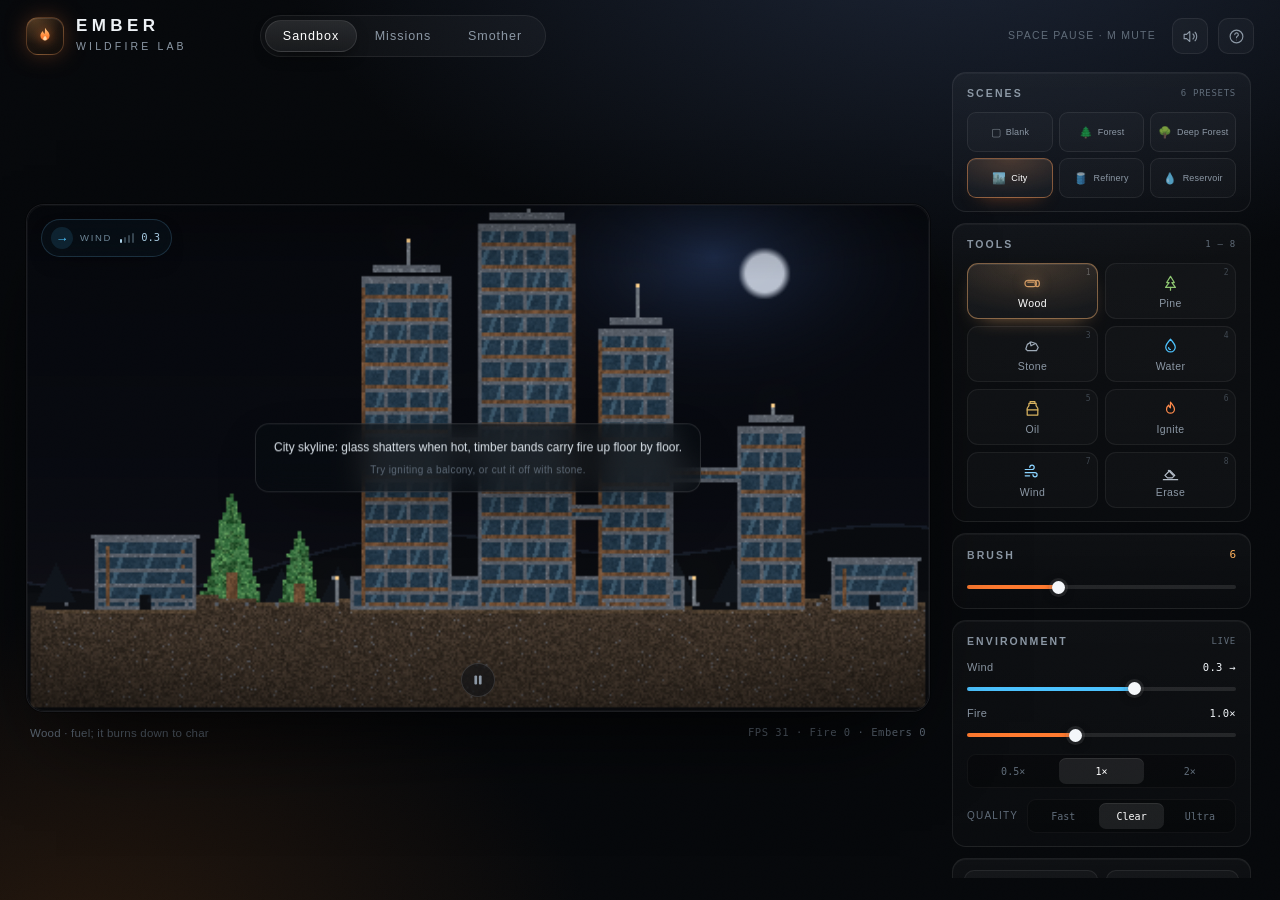
==== Tools/ember/ember-wildfire.html @ ad81ccec "Add EMBER wildfire simulation game Introduce a self-contained browser game with fluid-fire simulatio" ====
<!doctype html>
<html lang="en">
<head>
<meta charset="utf-8" />
<meta name="viewport" content="width=device-width, initial-scale=1, viewport-fit=cover" />
<meta name="theme-color" content="#06080b" />
<title>EMBER · Wildfire Lab</title>
<style>
/* ============================================================
   EMBER · Wildfire Lab
   ============================================================ */
:root {
  --bg: #06080b;
  --panel: rgba(17, 22, 29, 0.72);
  --panel-solid: #0e1319;
  --line: rgba(255, 255, 255, 0.075);
  --line-soft: rgba(255, 255, 255, 0.045);
  --line-strong: rgba(255, 255, 255, 0.14);
  --text: #eef2f6;
  --muted: #8b97a4;
  --muted-2: #5f6b78;
  --ember: #ff7a2f;
  --ember-hi: #ffb15c;
  --sky: #4cc3ff;
  --leaf: #86c06c;
  --radius: 16px;
  --font: "SF Pro Display", "SF Pro Text", -apple-system, BlinkMacSystemFont,
    "Segoe UI", "PingFang TC", "Noto Sans TC", "Microsoft JhengHei", sans-serif;
  --mono: "SF Mono", ui-monospace, "JetBrains Mono", Menlo, monospace;
}

* { box-sizing: border-box; }
html, body { height: 100%; }

body {
  margin: 0;
  background:
    radial-gradient(1100px 640px at 74% -12%, rgba(52, 68, 100, 0.5) 0%, transparent 62%),
    radial-gradient(900px 620px at 6% 108%, rgba(120, 64, 18, 0.28) 0%, transparent 58%),
    var(--bg);
  color: var(--text);
  font-family: var(--font);
  font-size: 14px;
  line-height: 1.45;
  overflow: hidden;
  -webkit-font-smoothing: antialiased;
  text-rendering: optimizeLegibility;
}

button, input { font-family: inherit; color: inherit; }
button { cursor: pointer; }
::selection { background: rgba(255, 122, 47, 0.35); }

[hidden] { display: none !important; }

/* film grain */
.grain {
  position: fixed;
  inset: 0;
  z-index: 999;
  pointer-events: none;
  opacity: 0.05;
  mix-blend-mode: overlay;
  background-image: url("data:image/svg+xml,%3Csvg xmlns='http://www.w3.org/2000/svg' width='140' height='140'%3E%3Cfilter id='n'%3E%3CfeTurbulence type='fractalNoise' baseFrequency='0.85' numOctaves='2' stitchTiles='stitch'/%3E%3C/filter%3E%3Crect width='140' height='140' filter='url(%23n)' opacity='0.55'/%3E%3C/svg%3E");
}

.app {
  height: 100%;
  display: flex;
  flex-direction: column;
  min-height: 0;
}

/* ---------------------------------------------------------- header */
.topbar {
  flex: 0 0 auto;
  height: 72px;
  display: flex;
  align-items: center;
  gap: 24px;
  padding: 0 26px;
}
.brand { display: flex; align-items: center; gap: 12px; min-width: 210px; }
.brand-mark {
  width: 38px; height: 38px;
  display: grid; place-items: center;
  border-radius: 12px;
  background:
    radial-gradient(120% 120% at 20% 0%, rgba(255, 177, 92, 0.22), transparent 60%),
    linear-gradient(160deg, #241a13, #120e0b);
  border: 1px solid rgba(255, 158, 90, 0.28);
  box-shadow: 0 0 26px -6px rgba(255, 122, 47, 0.55), inset 0 1px 0 rgba(255, 255, 255, 0.1);
}
.brand-mark svg { width: 20px; height: 20px; filter: drop-shadow(0 0 6px rgba(255, 122, 47, 0.8)); }
.brand-copy h1 {
  margin: 0;
  font-size: 17px;
  letter-spacing: 0.26em;
  font-weight: 700;
  line-height: 1;
}
.brand-copy p {
  margin: 5px 0 0;
  font-size: 10.5px;
  letter-spacing: 0.3em;
  color: var(--muted);
}

.mode-switch {
  position: relative;
  display: flex;
  padding: 4px;
  border-radius: 999px;
  background: rgba(255, 255, 255, 0.035);
  border: 1px solid var(--line);
}
.mode-switch button {
  position: relative;
  z-index: 1;
  width: 92px;
  height: 32px;
  border: 0;
  background: transparent;
  color: var(--muted);
  font-size: 12.5px;
  letter-spacing: 0.08em;
  border-radius: 999px;
  transition: color 0.25s ease;
}
.mode-switch button.active { color: #fff; }
.mode-glider {
  position: absolute;
  z-index: 0;
  top: 4px; bottom: 4px; left: 4px;
  width: 92px;
  border-radius: 999px;
  background: linear-gradient(180deg, rgba(255, 255, 255, 0.1), rgba(255, 255, 255, 0.045));
  border: 1px solid rgba(255, 255, 255, 0.1);
  box-shadow: 0 6px 18px -8px #000;
  transition: transform 0.32s cubic-bezier(0.34, 1.3, 0.64, 1);
}
.mode-switch[data-active="missions"] .mode-glider { transform: translateX(92px); }
.mode-switch[data-active="smother"] .mode-glider { transform: translateX(184px); }
.quality-row { display: flex; align-items: center; gap: 9px; margin-top: 11px; }
.quality-row > span { font-size: 10px; letter-spacing: 0.12em; color: var(--muted-2); flex: 0 0 auto; }
.quality-row .segmented { flex: 1; margin-top: 0; }

.top-actions { margin-left: auto; display: flex; align-items: center; gap: 10px; }
.hint-key {
  font-size: 10.5px;
  letter-spacing: 0.12em;
  color: var(--muted-2);
  margin-right: 6px;
  text-transform: uppercase;
}
.icon-btn {
  width: 36px; height: 36px;
  display: grid; place-items: center;
  border-radius: 10px;
  border: 1px solid var(--line);
  background: rgba(255, 255, 255, 0.03);
  color: var(--muted);
  transition: 0.2s ease;
}
.icon-btn:hover { color: var(--text); border-color: var(--line-strong); background: rgba(255, 255, 255, 0.06); }
.icon-btn svg { width: 17px; height: 17px; }
.icon-btn.off { color: var(--muted-2); opacity: 0.6; }

/* ---------------------------------------------------------- layout */
.workspace {
  flex: 1 1 auto;
  min-height: 0;
  display: grid;
  grid-template-columns: minmax(0, 1fr) 302px;
  gap: 22px;
  padding: 0 26px 22px;
}
.stage-area {
  min-width: 0;
  min-height: 0;
  display: flex;
  flex-direction: column;
  align-items: center;
  justify-content: center;
  gap: 8px;
}
.stage-foot {
  flex: 0 0 auto;
  height: 26px;
  width: 100%;
  max-width: 1200px;
  display: flex;
  align-items: center;
  justify-content: space-between;
  gap: 16px;
  padding: 0 4px;
  font-size: 11.5px;
  color: var(--muted-2);
  letter-spacing: 0.02em;
}
.foot-stats { font-family: var(--mono); font-size: 10.5px; letter-spacing: 0.05em; }
.foot-hint { margin: 0; transition: color 0.3s; }
.foot-hint b { color: var(--muted); font-weight: 500; }

/* ---------------------------------------------------------- stage */
.stage {
  position: relative;
  flex: 0 0 auto;
  border-radius: 18px;
  overflow: hidden;
  background: #04060a;
  border: 1px solid rgba(255, 255, 255, 0.09);
  box-shadow:
    0 40px 90px -30px rgba(0, 0, 0, 0.95),
    0 0 0 1px rgba(0, 0, 0, 0.4),
    inset 0 1px 0 rgba(255, 255, 255, 0.06);
  touch-action: none;
  cursor: none;
  isolation: isolate;
}
.stage canvas {
  position: absolute;
  inset: 0;
  width: 100%;
  height: 100%;
  display: block;
}
#glowCanvas {
  mix-blend-mode: screen;
  filter: blur(18px) saturate(1.4);
  opacity: 1;
  transform: scale(1.015);
  pointer-events: none;
}
.firelight {
  position: absolute;
  left: 50%; top: 50%;
  z-index: 2;
  width: 300px; height: 300px;
  border-radius: 50%;
  transform: translate(-50%, -50%);
  background: radial-gradient(circle, rgba(255, 146, 66, 0.34) 0%, rgba(255, 110, 40, 0.12) 42%, transparent 70%);
  filter: blur(26px);
  mix-blend-mode: screen;
  pointer-events: none;
  opacity: 0;
  transition: opacity 0.35s ease;
}
.stage-vignette {
  position: absolute;
  inset: 0;
  pointer-events: none;
  z-index: 3;
  background:
    radial-gradient(125% 105% at 50% 42%, transparent 52%, rgba(0, 0, 0, 0.45) 86%, rgba(0, 0, 0, 0.72) 100%),
    linear-gradient(180deg, rgba(0, 0, 0, 0.22), transparent 15%, transparent 82%, rgba(0, 0, 0, 0.3));
  mix-blend-mode: multiply;
}
.stage::after {
  content: "";
  position: absolute;
  inset: 0;
  border-radius: inherit;
  pointer-events: none;
  z-index: 4;
  box-shadow: inset 0 0 0 1px rgba(255, 255, 255, 0.035);
}

/* hud */
.hud {
  position: absolute;
  inset: 0;
  z-index: 5;
  pointer-events: none;
  padding: 14px;
  display: flex;
  flex-direction: column;
  justify-content: space-between;
}
.hud-top { display: flex; align-items: flex-start; justify-content: space-between; gap: 12px; }
.hud-bottom { display: flex; align-items: flex-end; justify-content: space-between; gap: 12px; }

.wind-pill {
  display: flex;
  align-items: center;
  gap: 7px;
  padding: 7px 11px 7px 9px;
  border-radius: 999px;
  background: rgba(8, 19, 28, 0.55);
  border: 1px solid rgba(120, 205, 255, 0.18);
  backdrop-filter: blur(12px);
  -webkit-backdrop-filter: blur(12px);
  font-size: 11px;
  color: #bfe7ff;
  box-shadow: 0 8px 24px -14px #000;
}
.wind-arrow {
  width: 22px; height: 22px;
  display: grid; place-items: center;
  border-radius: 50%;
  background: rgba(76, 195, 255, 0.12);
  color: var(--sky);
  font-size: 13px;
  line-height: 1;
  transition: transform 0.5s cubic-bezier(0.3, 1.4, 0.5, 1);
}
.wind-pill .wind-label { letter-spacing: 0.18em; color: rgba(191, 231, 255, 0.55); font-size: 9.5px; }
.wind-pill .wind-val { font-family: var(--mono); font-size: 10.5px; opacity: 0.85; }
.wind-bars { display: flex; align-items: flex-end; gap: 2px; height: 10px; margin-left: 1px; }
.wind-bars i { width: 2px; border-radius: 1px; background: currentColor; opacity: 0.25; }
.wind-bars i.on { opacity: 0.9; }
.wind-bars i:nth-child(1) { height: 4px; }
.wind-bars i:nth-child(2) { height: 6px; }
.wind-bars i:nth-child(3) { height: 8px; }
.wind-bars i:nth-child(4) { height: 10px; }

.mission-hud {
  min-width: 208px;
  max-width: 280px;
  padding: 11px 13px 12px;
  border-radius: 13px;
  background: rgba(8, 12, 17, 0.62);
  border: 1px solid rgba(255, 255, 255, 0.1);
  backdrop-filter: blur(14px);
  -webkit-backdrop-filter: blur(14px);
  box-shadow: 0 14px 40px -24px #000;
  text-align: right;
}
.mh-row { display: flex; align-items: center; justify-content: space-between; gap: 10px; }
.mh-tag {
  font-size: 9px;
  letter-spacing: 0.2em;
  color: var(--ember-hi);
  text-transform: uppercase;
}
.mh-time {
  font-family: var(--mono);
  font-size: 15px;
  letter-spacing: 0.04em;
  color: #fff;
  font-variant-numeric: tabular-nums;
}
.mh-time.warn { color: #ff6b6b; animation: pulse 1s infinite; }
.mh-name { margin-top: 5px; font-size: 13.5px; font-weight: 600; letter-spacing: 0.02em; }
.mh-goal { margin-top: 3px; font-size: 10.5px; color: var(--muted); line-height: 1.4; }

@keyframes pulse { 50% { opacity: 0.55; } }

.water-wrap {
  display: flex;
  align-items: center;
  gap: 8px;
  padding: 8px 12px 8px 9px;
  border-radius: 999px;
  background: rgba(6, 14, 22, 0.6);
  border: 1px solid rgba(76, 195, 255, 0.18);
  backdrop-filter: blur(12px);
  -webkit-backdrop-filter: blur(12px);
}
.water-icon { font-size: 12px; filter: saturate(0.8); }
.water-bar {
  width: 116px;
  height: 5px;
  border-radius: 3px;
  background: rgba(255, 255, 255, 0.1);
  overflow: hidden;
}
.water-bar i {
  display: block;
  height: 100%;
  width: 100%;
  border-radius: inherit;
  background: linear-gradient(90deg, #2f9de0, #6fe0ff);
  box-shadow: 0 0 12px rgba(76, 195, 255, 0.7);
  transition: width 0.15s linear;
}
.water-num { font-family: var(--mono); font-size: 10.5px; color: #9fdcff; min-width: 28px; text-align: right; }
.water-wrap.low .water-bar i { background: linear-gradient(90deg, #d94f3d, #ff8a5c); box-shadow: 0 0 12px rgba(255, 100, 60, 0.7); }

.score-pill {
  display: flex;
  align-items: center;
  gap: 8px;
  padding: 7px 12px;
  border-radius: 999px;
  background: rgba(20, 12, 6, 0.55);
  border: 1px solid rgba(255, 158, 90, 0.18);
  backdrop-filter: blur(12px);
  -webkit-backdrop-filter: blur(12px);
}
.score-label { font-size: 9.5px; letter-spacing: 0.18em; color: rgba(255, 177, 92, 0.6); }
.score-num { font-family: var(--mono); font-size: 13px; color: #ffd7a8; font-variant-numeric: tabular-nums; }
.combo {
  font-family: var(--mono);
  font-size: 10px;
  color: #ffcf7d;
  padding: 1px 6px;
  border-radius: 999px;
  background: rgba(255, 158, 90, 0.14);
  opacity: 0;
  transform: scale(0.8);
  transition: 0.2s ease;
}
.combo.show { opacity: 1; transform: scale(1); }

/* play / pause */
.stage-play {
  position: absolute;
  z-index: 6;
  left: 50%;
  bottom: 14px;
  transform: translateX(-50%);
  width: 34px; height: 34px;
  display: grid; place-items: center;
  border-radius: 50%;
  border: 1px solid rgba(255, 255, 255, 0.12);
  background: rgba(10, 14, 19, 0.55);
  backdrop-filter: blur(12px);
  -webkit-backdrop-filter: blur(12px);
  color: var(--muted);
  transition: 0.2s;
}
.stage-play:hover { color: #fff; background: rgba(255, 255, 255, 0.08); transform: translateX(-50%) scale(1.06); }

.stage.paused::before {
  content: "PAUSED";
  position: absolute;
  z-index: 8;
  left: 50%; top: 50%;
  transform: translate(-50%, -50%);
  padding: 10px 22px;
  border-radius: 999px;
  background: rgba(8, 12, 17, 0.62);
  border: 1px solid rgba(255, 255, 255, 0.14);
  backdrop-filter: blur(14px);
  -webkit-backdrop-filter: blur(14px);
  font-size: 12px;
  letter-spacing: 0.32em;
  color: rgba(255, 255, 255, 0.82);
  pointer-events: none;
}
.stage.paused canvas { filter: saturate(0.45) brightness(0.6); transition: filter 0.3s; }
.stage canvas { transition: filter 0.3s; }

.icon-btn .wave1, .icon-btn .wave2 { transition: opacity 0.2s; }
.icon-btn.off .wave1, .icon-btn.off .wave2 { opacity: 0; }
.stage-play svg { width: 12px; height: 12px; }

/* fire alert */
.fire-alert {
  position: absolute;
  z-index: 6;
  width: 54px; height: 54px;
  border-radius: 50%;
  border: 2px solid rgba(255, 92, 60, 0.9);
  box-shadow: 0 0 30px rgba(255, 92, 60, 0.55), inset 0 0 18px rgba(255, 92, 60, 0.25);
  transform: translate(-50%, -50%);
  pointer-events: none;
  animation: alertPulse 0.8s ease-in-out infinite;
}
.fire-alert::after {
  content: "";
  position: absolute;
  left: 50%; top: 50%;
  width: 6px; height: 6px;
  border-radius: 50%;
  background: #ff7a3d;
  box-shadow: 0 0 14px #ff7a3d;
  transform: translate(-50%, -50%);
}
@keyframes alertPulse {
  0%, 100% { opacity: 0.4; transform: translate(-50%, -50%) scale(0.7); }
  50% { opacity: 1; transform: translate(-50%, -50%) scale(1.05); }
}

/* brush ring */
.brush-ring {
  position: absolute;
  left: -120px;
  top: -120px;
  z-index: 6;
  width: 60px; height: 60px;
  border-radius: 50%;
  border: 1.5px solid rgba(255, 255, 255, 0.62);
  box-shadow: 0 0 0 1px rgba(0, 0, 0, 0.25), inset 0 0 18px rgba(255, 255, 255, 0.05);
  transform: translate(-50%, -50%);
  pointer-events: none;
  transition: border-color 0.2s, opacity 0.15s;
  mix-blend-mode: screen;
}
.brush-ring::after {
  content: "";
  position: absolute;
  left: 50%; top: 50%;
  width: 3px; height: 3px;
  border-radius: 50%;
  background: rgba(255, 255, 255, 0.85);
  transform: translate(-50%, -50%);
}

/* countdown */
.countdown {
  position: absolute;
  left: 50%; top: 46%;
  transform: translate(-50%, -50%);
  z-index: 7;
  font-size: clamp(64px, 9vw, 118px);
  font-weight: 700;
  letter-spacing: 0.04em;
  color: #fff4e2;
  text-shadow: 0 0 40px rgba(255, 138, 74, 0.75), 0 0 140px rgba(255, 122, 47, 0.45);
  pointer-events: none;
  animation: cdPulse 1s ease-in-out infinite;
}
@keyframes cdPulse {
  0%, 100% { opacity: 0.35; transform: translate(-50%, -50%) scale(0.92); }
  30% { opacity: 1; transform: translate(-50%, -50%) scale(1); }
}
@media (max-width: 640px) { .countdown { font-size: 56px; } }

/* toasts & popups */
.toasts {
  position: absolute;
  left: 50%;
  bottom: 58px;
  transform: translateX(-50%);
  display: flex;
  flex-direction: column;
  align-items: center;
  gap: 6px;
  pointer-events: none;
  z-index: 7;
  width: max-content;
  max-width: 88%;
}
.toast {
  padding: 7px 14px;
  border-radius: 999px;
  font-size: 11.5px;
  letter-spacing: 0.02em;
  color: #f4f7fa;
  background: rgba(9, 13, 18, 0.78);
  border: 1px solid rgba(255, 255, 255, 0.12);
  backdrop-filter: blur(14px);
  -webkit-backdrop-filter: blur(14px);
  box-shadow: 0 10px 30px -16px #000;
  animation: toastIn 0.28s cubic-bezier(0.2, 1.2, 0.4, 1) both;
}
.toast.out { animation: toastOut 0.35s ease both; }
.toast.warm { border-color: rgba(255, 158, 90, 0.35); color: #ffe0c0; }
@keyframes toastIn { from { opacity: 0; transform: translateY(8px) scale(0.96); } }
@keyframes toastOut { to { opacity: 0; transform: translateY(-6px); } }

.popups { position: absolute; inset: 0; overflow: hidden; pointer-events: none; z-index: 7; }
.popup {
  position: absolute;
  transform: translate(-50%, -50%);
  font-family: var(--mono);
  font-size: 13px;
  font-weight: 600;
  color: #ffce8a;
  text-shadow: 0 2px 12px rgba(255, 122, 47, 0.6);
  animation: popUp 1.05s cubic-bezier(0.2, 0.7, 0.3, 1) forwards;
  white-space: nowrap;
}
.popup.big { font-size: 17px; color: #fff0d6; }
@keyframes popUp {
  0% { opacity: 0; transform: translate(-50%, -40%) scale(0.7); }
  18% { opacity: 1; transform: translate(-50%, -70%) scale(1); }
  100% { opacity: 0; transform: translate(-50%, -180%) scale(0.95); }
}

/* ---------------------------------------------------------- panel */
.panel {
  min-height: 0;
  overflow-y: auto;
  overflow-x: hidden;
  display: flex;
  flex-direction: column;
  gap: 11px;
  padding-right: 3px;
  scrollbar-width: thin;
  scrollbar-color: rgba(255, 255, 255, 0.12) transparent;
}
.panel::-webkit-scrollbar { width: 5px; }
.panel::-webkit-scrollbar-thumb { background: rgba(255, 255, 255, 0.12); border-radius: 4px; }

.panel-section, .mission-card {
  background: linear-gradient(180deg, rgba(255, 255, 255, 0.035), rgba(255, 255, 255, 0.014));
  border: 1px solid var(--line);
  border-radius: 14px;
  padding: 13px 14px;
  box-shadow: inset 0 1px 0 rgba(255, 255, 255, 0.04);
}
.section-head { display: flex; align-items: center; justify-content: space-between; margin-bottom: 11px; }
.section-head h3 {
  margin: 0;
  font-size: 10.5px;
  font-weight: 600;
  letter-spacing: 0.2em;
  color: var(--muted);
}
.kbd-hint { font-family: var(--mono); font-size: 9px; color: var(--muted-2); letter-spacing: 0.08em; }
.value { font-family: var(--mono); font-size: 11px; color: var(--ember-hi); }

.tool-grid { display: grid; grid-template-columns: 1fr 1fr; gap: 7px; }
.tool-btn {
  position: relative;
  height: 56px;
  display: flex;
  flex-direction: column;
  align-items: center;
  justify-content: center;
  gap: 4px;
  border-radius: 11px;
  border: 1px solid rgba(255, 255, 255, 0.06);
  background: rgba(255, 255, 255, 0.025);
  color: var(--muted);
  transition: 0.18s ease;
  overflow: hidden;
}
.tool-btn svg { width: 19px; height: 19px; color: var(--accent, #9aa6b2); transition: 0.18s; }
.tool-btn span { font-size: 10.5px; letter-spacing: 0.04em; }
.tool-btn .key {
  position: absolute;
  top: 4px; right: 6px;
  font-family: var(--mono);
  font-size: 8px;
  color: var(--muted-2);
  opacity: 0.6;
}
.tool-btn:hover:not(:disabled) { background: rgba(255, 255, 255, 0.055); border-color: var(--line-strong); color: var(--text); }
.tool-btn:disabled { opacity: 0.28; cursor: not-allowed; filter: saturate(0.4); }
.range:disabled { opacity: 0.35; }
.segmented button:disabled { opacity: 0.32; cursor: not-allowed; }
.tool-btn.active {
  color: #fff;
  border-color: color-mix(in srgb, var(--accent) 55%, transparent);
  background:
    radial-gradient(120% 130% at 50% 0%, color-mix(in srgb, var(--accent) 22%, transparent), transparent 70%),
    rgba(255, 255, 255, 0.045);
  box-shadow: 0 8px 22px -14px var(--accent), inset 0 1px 0 rgba(255, 255, 255, 0.08);
}
.tool-btn.active svg { color: var(--accent); filter: drop-shadow(0 0 6px color-mix(in srgb, var(--accent) 55%, transparent)); }
.tool-btn.active .key { color: rgba(255, 255, 255, 0.45); }

/* ranges */
.range {
  -webkit-appearance: none;
  appearance: none;
  width: 100%;
  height: 4px;
  border-radius: 3px;
  outline: none;
  margin: 11px 0 2px;
  background: linear-gradient(
    90deg,
    var(--accent, #ff7a2f) 0%,
    var(--accent, #ff7a2f) var(--p, 50%),
    rgba(255, 255, 255, 0.1) var(--p, 50%),
    rgba(255, 255, 255, 0.1) 100%
  );
}
.range::-webkit-slider-thumb {
  -webkit-appearance: none;
  width: 13px; height: 13px;
  border-radius: 50%;
  background: #f4f7fa;
  border: 0;
  box-shadow: 0 0 0 3px rgba(255, 255, 255, 0.09), 0 2px 8px rgba(0, 0, 0, 0.6);
  transition: transform 0.15s;
}
.range::-webkit-slider-thumb:hover { transform: scale(1.15); }
.range::-moz-range-thumb {
  width: 13px; height: 13px; border: 0; border-radius: 50%;
  background: #f4f7fa; box-shadow: 0 0 0 3px rgba(255, 255, 255, 0.09);
}
.range.ember { --accent: #ff7a2f; }
.range.sky { --accent: #4cc3ff; }

.slider-row { margin-bottom: 10px; }
.slider-row:last-child { margin-bottom: 0; }
.slider-row label {
  display: flex;
  align-items: center;
  justify-content: space-between;
  font-size: 11px;
  color: var(--muted);
  letter-spacing: 0.03em;
}
.slider-row label b { font-family: var(--mono); font-weight: 500; font-size: 10.5px; color: var(--text); }

.segmented {
  display: grid;
  grid-template-columns: repeat(3, 1fr);
  gap: 4px;
  margin-top: 12px;
  padding: 3px;
  border-radius: 9px;
  background: rgba(0, 0, 0, 0.25);
  border: 1px solid var(--line-soft);
}
.segmented button {
  height: 26px;
  border: 0;
  border-radius: 7px;
  background: transparent;
  color: var(--muted-2);
  font-family: var(--mono);
  font-size: 10px;
  transition: 0.18s;
}
.segmented button:hover { color: var(--text); }
.segmented.two { grid-template-columns: 1fr 1fr; }
.segmented button.active {
  background: rgba(255, 255, 255, 0.09);
  color: #fff;
  box-shadow: 0 1px 0 rgba(255, 255, 255, 0.08) inset;
}

.actions { display: grid; grid-template-columns: 1fr 1fr; gap: 8px; padding: 11px; }
.action-btn {
  height: 40px;
  display: flex;
  align-items: center;
  justify-content: center;
  gap: 7px;
  border-radius: 10px;
  border: 1px solid var(--line);
  background: rgba(255, 255, 255, 0.03);
  color: var(--muted);
  font-size: 11.5px;
  letter-spacing: 0.03em;
  transition: 0.18s;
}
.action-btn:hover { background: rgba(255, 255, 255, 0.065); color: var(--text); border-color: var(--line-strong); }
.action-btn span { font-size: 14px; opacity: 0.8; }
.action-btn em { font-style: normal; font-family: var(--mono); font-size: 9px; color: var(--sky); }
.action-btn.sky:hover { border-color: rgba(76, 195, 255, 0.4); }
.action-btn:disabled { opacity: 0.35; cursor: not-allowed; }

.panel-foot {
  display: flex;
  align-items: center;
  justify-content: center;
  gap: 8px;
  padding: 2px 4px 6px;
  font-family: var(--mono);
  font-size: 9.5px;
  color: var(--muted-2);
  letter-spacing: 0.04em;
}
.panel-foot .dot { width: 2px; height: 2px; border-radius: 50%; background: var(--muted-2); opacity: 0.6; }

/* scene picker */
.scene-grid {
  display: grid;
  grid-template-columns: repeat(3, 1fr);
  gap: 6px;
}
.scene-btn {
  height: 40px;
  display: flex;
  align-items: center;
  justify-content: center;
  gap: 5px;
  padding: 0 3px;
  border-radius: 9px;
  border: 1px solid var(--line);
  background: rgba(255, 255, 255, 0.025);
  color: var(--muted);
  font-size: 9px;
  letter-spacing: 0.02em;
  transition: 0.18s ease;
}
.scene-btn .ico { font-size: 11px; line-height: 1; opacity: 0.8; filter: saturate(0.8); }
.scene-btn:hover { color: var(--text); background: rgba(255, 255, 255, 0.055); border-color: var(--line-strong); }
.scene-btn.active {
  color: #fff;
  border-color: rgba(255, 158, 90, 0.45);
  background:
    radial-gradient(120% 130% at 50% 0%, rgba(255, 158, 90, 0.2), transparent 70%),
    rgba(255, 255, 255, 0.04);
  box-shadow: 0 8px 20px -14px rgba(255, 122, 47, 0.7), inset 0 1px 0 rgba(255, 255, 255, 0.07);
}
.scene-btn:disabled { cursor: not-allowed; opacity: 0.5; }

/* mission card in panel */
.mission-card {
  border-color: rgba(255, 158, 90, 0.2);
  background:
    radial-gradient(120% 100% at 100% 0%, rgba(255, 122, 47, 0.1), transparent 55%),
    linear-gradient(180deg, rgba(255, 255, 255, 0.035), rgba(255, 255, 255, 0.012));
}
.mc-head { display: flex; justify-content: space-between; align-items: center; }
.mc-tag { font-size: 9px; letter-spacing: 0.22em; color: var(--ember-hi); }
.mc-time { font-family: var(--mono); font-size: 12px; color: #fff; font-variant-numeric: tabular-nums; }
.mc-time.warn { color: #ff6b6b; }
.mission-card h2 { margin: 7px 0 0; font-size: 16px; letter-spacing: 0.03em; font-weight: 600; }
.mission-card p { margin: 5px 0 0; font-size: 10.5px; color: var(--muted); line-height: 1.5; }
.mc-bar { height: 4px; margin-top: 11px; border-radius: 2px; background: rgba(255, 255, 255, 0.08); overflow: hidden; }
.mc-bar i { display: block; height: 100%; width: 100%; background: linear-gradient(90deg, #6ec49a, #b7e38a); border-radius: inherit; transition: width 0.3s; }
.mc-foot { display: flex; align-items: center; justify-content: space-between; margin-top: 9px; font-size: 10px; color: var(--muted-2); }
.mc-foot .text-btn { border: 0; background: none; color: var(--muted); font-size: 10px; padding: 0; text-decoration: underline; text-underline-offset: 3px; }
.mc-foot .text-btn:hover { color: #ff9a6a; }

/* ---------------------------------------------------------- modal */
.modal-root {
  position: fixed;
  inset: 0;
  z-index: 1000;
  display: grid;
  place-items: center;
  padding: 24px;
  background: rgba(3, 5, 8, 0.72);
  backdrop-filter: blur(14px);
  -webkit-backdrop-filter: blur(14px);
  animation: fadeIn 0.25s ease both;
}
.modal-root[hidden] { display: none; }
@keyframes fadeIn { from { opacity: 0; } }
.modal {
  width: min(660px, 100%);
  max-height: min(84vh, 760px);
  overflow-y: auto;
  background:
    radial-gradient(90% 60% at 100% 0%, rgba(255, 122, 47, 0.08), transparent 60%),
    #0d1218;
  border: 1px solid rgba(255, 255, 255, 0.1);
  border-radius: 20px;
  padding: 26px;
  box-shadow: 0 50px 120px -40px #000, inset 0 1px 0 rgba(255, 255, 255, 0.07);
  animation: modalIn 0.35s cubic-bezier(0.2, 1.1, 0.4, 1) both;
  scrollbar-width: thin;
}
@keyframes modalIn { from { opacity: 0; transform: translateY(14px) scale(0.97); } }
.modal-head { display: flex; align-items: flex-start; justify-content: space-between; gap: 20px; margin-bottom: 20px; }
.modal-kicker { font-size: 9.5px; letter-spacing: 0.26em; color: var(--ember-hi); text-transform: uppercase; }
.modal h2 { margin: 7px 0 0; font-size: 24px; letter-spacing: 0.02em; font-weight: 650; }
.modal-sub { margin: 7px 0 0; color: var(--muted); font-size: 12px; line-height: 1.6; }
.modal-close {
  flex: 0 0 auto;
  width: 32px; height: 32px;
  border-radius: 9px;
  border: 1px solid var(--line);
  background: rgba(255, 255, 255, 0.03);
  color: var(--muted);
  font-size: 17px;
  line-height: 1;
}
.modal-close:hover { color: #fff; background: rgba(255, 255, 255, 0.07); }

.mission-list { display: flex; flex-direction: column; gap: 9px; }
.mission-item {
  display: flex;
  align-items: center;
  gap: 15px;
  padding: 14px 16px;
  border-radius: 13px;
  border: 1px solid var(--line);
  background: rgba(255, 255, 255, 0.022);
  text-align: left;
  transition: 0.2s;
  width: 100%;
}
.mission-item:hover:not(:disabled) { border-color: rgba(255, 158, 90, 0.4); background: rgba(255, 158, 90, 0.05); transform: translateY(-1px); }
.mission-item:disabled { opacity: 0.42; cursor: not-allowed; }
.mission-num {
  flex: 0 0 auto;
  width: 42px; height: 42px;
  display: grid; place-items: center;
  border-radius: 11px;
  background: linear-gradient(160deg, rgba(255, 158, 90, 0.15), rgba(255, 158, 90, 0.03));
  border: 1px solid rgba(255, 158, 90, 0.16);
  font-family: var(--mono);
  font-size: 13px;
  color: var(--ember-hi);
}
.mission-item h3 { margin: 0; font-size: 14px; font-weight: 600; letter-spacing: 0.02em; }
.mission-item p { margin: 3px 0 0; font-size: 10.5px; color: #9aa6b3; line-height: 1.5; }
.mission-meta { margin-left: auto; display: flex; flex-direction: column; align-items: flex-end; gap: 5px; }
.stars { display: flex; gap: 2px; color: #ffce7a; font-size: 11px; letter-spacing: 1px; }
.stars .dim { color: rgba(255, 255, 255, 0.14); }
.mission-best { font-family: var(--mono); font-size: 9px; color: var(--muted-2); }

/* help */
.help-grid { display: grid; grid-template-columns: 1fr 1fr; gap: 10px; }
.help-item {
  padding: 13px;
  border-radius: 12px;
  border: 1px solid var(--line);
  background: rgba(255, 255, 255, 0.025);
}
.help-item h4 { margin: 0 0 5px; font-size: 12px; font-weight: 600; display: flex; align-items: center; gap: 7px; }
.help-item h4 span { font-size: 14px; }
.help-item p { margin: 0; font-size: 11px; color: #b3bdc8; line-height: 1.6; }
.help-note {
  margin-top: 16px;
  padding-top: 14px;
  border-top: 1px solid var(--line-soft);
  font-size: 10px;
  color: var(--muted-2);
  line-height: 1.6;
}
.help-note a { color: var(--muted); }
kbd {
  display: inline-block;
  min-width: 17px;
  padding: 1px 4px;
  border-radius: 4px;
  border: 1px solid rgba(255, 255, 255, 0.14);
  background: rgba(255, 255, 255, 0.06);
  font-family: var(--mono);
  font-size: 9px;
  line-height: 1.5;
  text-align: center;
  color: #cfd8e1;
}

/* result */
.result {
  text-align: center;
  padding: 8px 10px 4px;
}
.result-badge {
  width: 62px; height: 62px;
  margin: 0 auto 14px;
  display: grid; place-items: center;
  border-radius: 50%;
  background: radial-gradient(circle at 50% 30%, rgba(255, 177, 92, 0.3), rgba(255, 122, 47, 0.05));
  border: 1px solid rgba(255, 158, 90, 0.35);
  font-size: 26px;
  box-shadow: 0 0 50px -8px rgba(255, 122, 47, 0.45);
}
.result-badge.lose { background: radial-gradient(circle at 50% 30%, rgba(255, 90, 90, 0.22), rgba(255, 60, 60, 0.03)); border-color: rgba(255, 110, 110, 0.3); box-shadow: 0 0 50px -8px rgba(255, 60, 60, 0.3); }
.result h2 { font-size: 25px; margin: 0; }
.result .stars-big { margin: 12px 0 4px; font-size: 25px; letter-spacing: 6px; color: #ffce7a; }
.result .stars-big .dim { color: rgba(255, 255, 255, 0.12); }
.result-sub { color: var(--muted); font-size: 12px; margin: 6px 0 0; }
.result-stats {
  display: grid;
  grid-template-columns: repeat(3, 1fr);
  gap: 8px;
  margin: 22px 0;
}
.result-stat {
  padding: 12px 8px;
  border-radius: 11px;
  background: rgba(255, 255, 255, 0.03);
  border: 1px solid var(--line);
}
.result-stat b { display: block; font-family: var(--mono); font-size: 16px; font-weight: 500; color: #fff; }
.result-stat span { display: block; margin-top: 3px; font-size: 9px; letter-spacing: 0.16em; color: var(--muted-2); }
.result-actions { display: flex; gap: 9px; justify-content: center; }

.btn {
  height: 42px;
  padding: 0 22px;
  border-radius: 11px;
  border: 1px solid var(--line-strong);
  background: rgba(255, 255, 255, 0.05);
  color: #e8edf2;
  font-size: 12.5px;
  letter-spacing: 0.04em;
  transition: 0.18s;
}
.btn:hover { background: rgba(255, 255, 255, 0.09); transform: translateY(-1px); }
.btn.primary {
  background: linear-gradient(180deg, #ff9a52, #ee6a1e);
  border-color: rgba(255, 190, 140, 0.5);
  color: #1a0d04;
  font-weight: 650;
  box-shadow: 0 12px 30px -12px rgba(255, 122, 47, 0.8);
}
.btn.primary:hover { filter: brightness(1.06); }
.btn.ghost { background: transparent; }

/* intro tooltip inside stage */
.stage-tip {
  position: absolute;
  left: 50%;
  top: 50%;
  transform: translate(-50%, -50%) scale(0.96);
  z-index: 7;
  padding: 13px 18px;
  border-radius: 14px;
  background: rgba(8, 12, 17, 0.62);
  border: 1px solid rgba(255, 255, 255, 0.12);
  backdrop-filter: blur(14px);
  -webkit-backdrop-filter: blur(14px);
  font-size: 12px;
  color: #dfe7ee;
  text-align: center;
  line-height: 1.7;
  pointer-events: none;
  opacity: 0;
  transition: opacity 0.6s ease, transform 0.6s ease;
  box-shadow: 0 20px 60px -26px #000;
}
.stage-tip.show { opacity: 1; transform: translate(-50%, -50%) scale(1); }
.stage-tip b { color: var(--ember-hi); font-weight: 600; }
.stage-tip small { display: block; margin-top: 4px; color: var(--muted-2); font-size: 10px; letter-spacing: 0.04em; }

/* ---------------------------------------------------------- responsive */
@media (max-width: 1180px) {
  .workspace { grid-template-columns: minmax(0, 1fr) 280px; gap: 16px; padding: 0 18px 18px; }
  .topbar { padding: 0 18px; }
}
@media (max-width: 980px) {
  body { overflow: auto; }
  .app { height: auto; min-height: 100%; }
  .topbar { height: 62px; gap: 14px; position: sticky; top: 0; z-index: 20; background: rgba(6, 8, 11, 0.8); backdrop-filter: blur(16px); }
  .brand { min-width: 0; }
  .brand-copy p { display: none; }
  .hint-key { display: none; }
  .workspace { grid-template-columns: 1fr; display: flex; flex-direction: column; padding: 0 14px 24px; }
  .stage-area { display: block; }
  .stage { width: 100%; height: auto; aspect-ratio: 16 / 9; }
  .stage-foot { height: 22px; margin-top: 6px; }
  .panel { overflow: visible; display: grid; grid-template-columns: 1fr 1fr; gap: 10px; margin-top: 12px; }
  .panel .mission-card { grid-column: 1 / -1; }
  .panel .panel-foot { grid-column: 1 / -1; }
}
@media (max-width: 640px) {
  .topbar { padding: 0 12px; height: 56px; gap: 8px; }
  .brand-mark { width: 32px; height: 32px; border-radius: 10px; }
  .brand-copy h1 { font-size: 14px; }
  .mode-switch button { width: 54px; height: 30px; font-size: 10px; }
  .mode-glider { width: 54px; }
  .mode-switch[data-active="missions"] .mode-glider { transform: translateX(54px); }
  .mode-switch[data-active="smother"] .mode-glider { transform: translateX(108px); }
  .icon-btn { width: 32px; height: 32px; }
  .workspace { padding: 0 10px 20px; }
  .stage { border-radius: 13px; }
  .hud { padding: 9px; }
  .wind-pill { padding: 5px 9px; }
  .mission-hud { min-width: 0; max-width: 195px; padding: 8px 10px; }
  .mh-name { font-size: 12px; }
  .mh-goal { font-size: 9px; }
  .water-wrap { padding: 6px 9px; }
  .water-bar { width: 74px; }
  .panel { grid-template-columns: 1fr; }
  .tool-grid { grid-template-columns: repeat(4, 1fr); }
  .tool-btn { height: 52px; }
  .help-grid { grid-template-columns: 1fr; }
  .modal { padding: 20px; border-radius: 16px; }
  .modal h2 { font-size: 20px; }
  .result-stats { grid-template-columns: 1fr 1fr 1fr; }
  .result-actions { flex-direction: column; }
  .stage-play { width: 28px; height: 28px; bottom: 9px; }
  .stage-tip { font-size: 11px; padding: 9px 12px; width: 82%; line-height: 1.6; }
  .stage-tip small { display: none; }
  .mission-hud { max-width: 152px; padding: 7px 9px; }
  .mission-hud .mh-goal { display: none; }
  .mh-name { font-size: 11.5px; margin-top: 3px; }
  .mh-time { font-size: 12.5px; }
  .mh-tag { font-size: 8px; }
  .water-bar { width: 66px; }
  .score-pill { padding: 5px 9px; }
}

@media (prefers-reduced-motion: reduce) {
  *, *::before, *::after { animation-duration: 0.001ms !important; transition-duration: 0.001ms !important; }
}

</style>
<link rel="icon" href="data:image/svg+xml,%3Csvg xmlns='http://www.w3.org/2000/svg' viewBox='0 0 24 24'%3E%3Cpath fill='%23ff8a3d' d='M12 2c2.6 4 5.5 5.5 5.5 9.4a5.5 5.5 0 1 1-11 0c0-2.2 1-3.8 2.8-5.5.4 1.6 1 2.7 2 3.4.5-2.3.5-4.6.7-7.3z'/%3E%3C/svg%3E" />
</head>
<body>
<div class="grain" aria-hidden="true"></div>

<div class="app">
  <header class="topbar">
    <div class="brand">
      <div class="brand-mark">
        <svg viewBox="0 0 24 24" fill="none" aria-hidden="true">
          <path d="M12 2.2c2.6 4.1 5.5 5.6 5.5 9.4a5.5 5.5 0 1 1-11 0c0-2.2 1.2-3.8 3-5.5.4 1.6 1 2.7 2 3.4.6-2.3.4-4.7.5-7.3z" fill="url(#fg)"/>
          <path d="M12 11.6c1.3 1.5 2.2 2.2 2.2 3.6a2.2 2.2 0 1 1-4.4 0c0-1.2.9-2 2.2-3.6z" fill="#ffe0ae" opacity=".9"/>
          <defs>
            <linearGradient id="fg" x1="12" y1="2" x2="12" y2="22" gradientUnits="userSpaceOnUse">
              <stop stop-color="#ffd08a"/><stop offset=".45" stop-color="#ff8b3d"/><stop offset="1" stop-color="#e14e12"/>
            </linearGradient>
          </defs>
        </svg>
      </div>
      <div class="brand-copy">
        <h1>EMBER</h1>
        <p>WILDFIRE LAB</p>
      </div>
    </div>

    <nav class="mode-switch" id="modeSwitch" data-active="sandbox" aria-label="Mode">
      <div class="mode-glider"></div>
      <button class="active" data-mode="sandbox" type="button">Sandbox</button>
      <button data-mode="missions" type="button">Missions</button>
      <button data-mode="smother" type="button">Smother</button>
    </nav>

    <div class="top-actions">
      <span class="hint-key">SPACE PAUSE · M MUTE</span>
      <button class="icon-btn" id="soundBtn" type="button" aria-label="Toggle sound" title="Sound (M)">
        <svg viewBox="0 0 24 24" fill="none" stroke="currentColor" stroke-width="1.6" stroke-linecap="round" stroke-linejoin="round"><path d="M11 5 6.5 9H3v6h3.5L11 19V5z"/><path class="wave1" d="M15.5 8.5a5 5 0 0 1 0 7"/><path class="wave2" d="M18.5 6a9 9 0 0 1 0 12"/></svg>
      </button>
      <button class="icon-btn" id="helpBtn" type="button" aria-label="How to play" title="How to play">
        <svg viewBox="0 0 24 24" fill="none" stroke="currentColor" stroke-width="1.6" stroke-linecap="round"><circle cx="12" cy="12" r="9"/><path d="M9.6 9.3a2.5 2.5 0 1 1 3.6 2.3c-.8.5-1.2 1-1.2 2"/><circle cx="12" cy="17" r="0.6" fill="currentColor" stroke="none"/></svg>
      </button>
    </div>
  </header>

  <main class="workspace">
    <section class="stage-area">
      <div class="stage" id="stage">
        <canvas id="mainCanvas"></canvas>
        <canvas id="glowCanvas"></canvas>

        <div class="hud">
          <div class="hud-top">
            <div class="wind-pill" id="windPill" title="Wind direction and strength">
              <span class="wind-arrow" id="windArrow">→</span>
              <span class="wind-label">WIND</span>
              <span class="wind-bars" id="windBars"><i></i><i></i><i></i><i></i></span>
              <span class="wind-val" id="windVal">0.2</span>
            </div>
            <div class="mission-hud" id="missionHud" hidden>
              <div class="mh-row">
                <span class="mh-tag" id="mhTag">MISSION 1</span>
                <span class="mh-time" id="mhTime">01:40</span>
              </div>
              <div class="mh-name" id="mhName">Cabin Watch</div>
              <div class="mh-goal" id="mhGoal">Extinguish all fires · Save 60% of trees</div>
            </div>
          </div>

          <div class="hud-bottom">
            <div class="water-wrap" id="waterWrap" hidden>
              <span class="water-icon">💧</span>
              <div class="water-bar"><i id="waterFill"></i></div>
              <span class="water-num" id="waterNum">160</span>
            </div>
            <div class="score-pill" id="scorePill" hidden>
              <span class="score-label">SCORE</span>
              <span class="score-num" id="scoreNum">0</span>
              <span class="combo" id="comboTag">×2</span>
            </div>
          </div>

          <div class="countdown" id="countdown" hidden>3</div>
          <div class="toasts" id="toasts"></div>
          <div class="popups" id="popups"></div>
          <div class="stage-tip" id="stageTip">
            Draw <strong>wood</strong>, light it with <strong>Fire</strong>, then put it out with <strong>Water</strong>
            <small>Stone blocks fire · Wind bends it · Try a mission</small>
          </div>
        </div>

        <div class="firelight" id="firelight"></div>
        <div class="fire-alert" id="fireAlert" hidden></div>
        <div class="brush-ring" id="brushRing" hidden></div>
        <button class="stage-play" id="playBtn" type="button" aria-label="Pause"></button>
        <div class="stage-vignette"></div>
      </div>

      <div class="stage-foot">
        <p class="foot-hint" id="footHint">Draw wood, ignite it, then put it out with water</p>
        <p class="foot-stats" id="footStats">FPS 60 · Fire 0</p>
      </div>
    </section>

    <aside class="panel">
      <div class="mission-card" id="missionCard" hidden>
        <div class="mc-head"><span class="mc-tag" id="mcTag">MISSION 1</span><span class="mc-time" id="mcTime">01:40</span></div>
        <h2 id="mcName">Cabin Watch</h2>
        <p id="mcGoal">Extinguish all fires. Save the cabin and at least 60% of the trees.</p>
        <div class="mc-bar"><i id="mcProgress"></i></div>
        <div class="mc-foot"><span id="mcTrees">Trees 100%</span><button class="text-btn" id="mcQuit" type="button">Quit Mission</button></div>
      </div>

      <div class="panel-section" id="sceneSection">
        <div class="section-head"><h3>SCENES</h3><span class="kbd-hint">6 PRESETS</span></div>
        <div class="scene-grid" id="sceneSeg" aria-label="Sandbox scene">
          <button class="scene-btn" data-scene="blank" type="button"><span class="ico">▢</span>Blank</button>
          <button class="scene-btn" data-scene="forest" type="button"><span class="ico">🌲</span>Forest</button>
          <button class="scene-btn" data-scene="deep" type="button"><span class="ico">🌳</span>Deep Forest</button>
          <button class="scene-btn active" data-scene="city" type="button"><span class="ico">🏙️</span>City</button>
          <button class="scene-btn" data-scene="refinery" type="button"><span class="ico">🛢️</span>Refinery</button>
          <button class="scene-btn" data-scene="reservoir" type="button"><span class="ico">💧</span>Reservoir</button>
        </div>
      </div>

      <div class="panel-section">
        <div class="section-head"><h3>TOOLS</h3><span class="kbd-hint">1 — 8</span></div>
        <div class="tool-grid" id="toolGrid"></div>
      </div>

      <div class="panel-section">
        <div class="section-head"><h3>BRUSH</h3><span class="value" id="brushVal">6</span></div>
        <input class="range ember" id="brushRange" type="range" min="2" max="14" step="1" value="6" aria-label="Brush size" />
      </div>

      <div class="panel-section">
        <div class="section-head"><h3>ENVIRONMENT</h3><span class="kbd-hint">LIVE</span></div>
        <div class="slider-row">
          <label for="windRange">Wind <b id="windLabel">0.2 →</b></label>
          <input class="range sky" id="windRange" type="range" min="-100" max="100" step="1" value="20" aria-label="Wind" />
        </div>
        <div class="slider-row">
          <label for="powerRange">Fire <b id="powerLabel">1.0×</b></label>
          <input class="range ember" id="powerRange" type="range" min="40" max="190" step="1" value="100" aria-label="Fire power" />
        </div>
        <div class="segmented" id="speedSeg" aria-label="Time speed">
          <button data-speed="0.5" type="button">0.5×</button>
          <button data-speed="1" class="active" type="button">1×</button>
          <button data-speed="2" type="button">2×</button>
        </div>
        <div class="quality-row">
          <span>QUALITY</span>
          <div class="segmented" id="qualitySeg" aria-label="Render quality">
            <button data-q="1" type="button">Fast</button>
            <button data-q="2" class="active" type="button">Clear</button>
            <button data-q="3" type="button">Ultra</button>
          </div>
        </div>
      </div>

      <div class="panel-section actions">
        <button class="action-btn sky" id="rainBtn" type="button"><span>☂</span> Rain <em id="rainCount"></em></button>
        <button class="action-btn" id="resetBtn" type="button"><span>↺</span> Reset Scene</button>
      </div>

      <div class="panel-foot">
        <span id="statFire">Fire 0</span><span class="dot"></span>
        <span id="statTrees">Trees —</span><span class="dot"></span>
        <span id="statFps">60 FPS</span>
      </div>
    </aside>
  </main>
</div>

<div id="modalRoot" class="modal-root" hidden></div>
<script>
/* ============================================================
   EMBER · simulation core
   Stable-fluids air field + cellular fire / water / materials
   ============================================================ */
'use strict';

const W = 240;
const H = 135;
const N = W * H;
const AMBIENT = 20;
const GROUND_Y = 106;

const AIR = 0, WOOD = 1, LEAF = 2, STONE = 3, WATER = 4, OIL = 5,
      ASH = 6, CHAR = 7, GRASS = 8, SOIL = 9, CONCRETE = 10, GLASS = 11, METAL = 12, LAMP = 13;

/* per-material behaviour */
const MAT = [];
MAT[AIR]   = { fuel: 0,   ign: 1e9, burn: 0,    heat: 0,   cond: 0.42, cool: 0.10, solid: 0 };
MAT[WOOD]  = { fuel: 1.0, ign: 245, burn: 0.20, heat: 760, cond: 0.075, cool: 0.16, solid: 1 };
MAT[LEAF]  = { fuel: 0.55, ign: 170, burn: 0.42, heat: 560, cond: 0.16, cool: 0.22, solid: 1 };
MAT[STONE] = { fuel: 0,   ign: 1e9, burn: 0,    heat: 0,   cond: 0.07, cool: 0.06, solid: 1 };
MAT[WATER] = { fuel: 0,   ign: 1e9, burn: 0,    heat: 0,   cond: 0.55, cool: 0.10, solid: 0 };
MAT[OIL]   = { fuel: 2.4, ign: 105, burn: 0.34, heat: 1020, cond: 0.11, cool: 0.25, solid: 1 };
MAT[ASH]   = { fuel: 0,   ign: 1e9, burn: 0,    heat: 0,   cond: 0.10, cool: 0.12, solid: 1 };
MAT[CHAR]  = { fuel: 0,   ign: 1e9, burn: 0,    heat: 0,   cond: 0.13, cool: 0.14, solid: 1 };
MAT[GRASS] = { fuel: 0.32, ign: 125, burn: 0.62, heat: 400, cond: 0.30, cool: 0.30, solid: 1 };
MAT[SOIL]  = { fuel: 0,   ign: 1e9, burn: 0,    heat: 0,   cond: 0.08, cool: 0.07, solid: 1 };
MAT[CONCRETE] = { fuel: 0, ign: 1e9, burn: 0, heat: 0, cond: 0.07, cool: 0.05, solid: 1 };
MAT[GLASS]    = { fuel: 0, ign: 1e9, burn: 0, heat: 0, cond: 0.32, cool: 0.08, solid: 1 };
MAT[METAL]    = { fuel: 0, ign: 1e9, burn: 0, heat: 0, cond: 0.55, cool: 0.06, solid: 1 };
MAT[LAMP]     = { fuel: 0, ign: 1e9, burn: 0, heat: 0, cond: 0.10, cool: 0.05, solid: 1 };

const clamp = (v, a, b) => (v < a ? a : v > b ? b : v);
const lerp = (a, b, t) => a + (b - a) * t;
const smoothstep = (a, b, x) => {
  const t = clamp((x - a) / (b - a), 0, 1);
  return t * t * (3 - 2 * t);
};
function hash2(x, y) {
  let n = (x | 0) * 374761393 + (y | 0) * 668265263;
  n = (n ^ (n >> 13)) * 1274126177;
  return ((n ^ (n >> 16)) >>> 0) / 4294967295;
}

class Simulation {
  constructor() {
    const n = N;
    this.n = n;
    this.mat = new Uint8Array(n);
    this.solid = new Uint8Array(n);
    this.fuel = new Float32Array(n);
    this.temp = new Float32Array(n);
    this.smoke = new Float32Array(n);
    this.flame = new Float32Array(n);
    this.wet = new Float32Array(n);
    this.burn = new Float32Array(n);
    this.boom = new Uint8Array(n);
    this.moved = new Uint8Array(n);
    this.noise = new Float32Array(n);
    for (let i = 0; i < n; i++) this.noise[i] = hash2(i % W, (i / W) | 0);

    this.u = new Float32Array(n);
    this.v = new Float32Array(n);
    this.u2 = new Float32Array(n);
    this.v2 = new Float32Array(n);
    this.p = new Float32Array(n);
    this.div = new Float32Array(n);
    this.curl = new Float32Array(n);
    this.tmp = new Float32Array(n);
    this.tmp2 = new Float32Array(n);

    this.embers = [];
    this.trees = [];
    this.cabins = [];
    this.buildings = [];
    this.ignoredFire = new Set();
    this.steamVents = [];
    this.fireSources = new Set();
    this.onSmother = null;
    this.missionTrees = null;
    this.missionCabins = null;
    this.missionBuildings = null;
    this.treeSeq = 0;

    this.wind = { x: 0.2 };
    this.windTarget = 0.2;
    this.windTimeline = null;
    this.windTime = 0;
    this.firePower = 1;
    this.rainTimer = 0;
    this.time = 0;
    this.fireCount = 0;
    this.burningTotal = 0;
    this.extinguished = 0;
    this.shake = 0;
    this.onExtinguish = null;
    this.onExplode = null;

    this.clear();
  }

  clear() {
    this.mat.fill(AIR);
    this.solid.fill(0);
    this.fuel.fill(0);
    this.temp.fill(AMBIENT);
    this.smoke.fill(0);
    this.flame.fill(0);
    this.wet.fill(0);
    this.burn.fill(0);
    this.boom.fill(0);
    this.moved.fill(0);
    this.u.fill(0);
    this.v.fill(0);
    this.u2.fill(0);
    this.v2.fill(0);
    this.p.fill(0);
    this.div.fill(0);
    this.curl.fill(0);
    this.embers.length = 0;
    this.trees.length = 0;
    this.cabins.length = 0;
    this.buildings.length = 0;
    this.ignoredFire.clear();
    this.steamVents.length = 0;
    this.fireSources.clear();
    this.missionTrees = null;
    this.missionCabins = null;
    this.missionBuildings = null;
    this.treeSeq = 0;
    this.wind.x = 0.2;
    this.windTarget = 0.2;
    this.windTimeline = null;
    this.windTime = 0;
    this.rainTimer = 0;
    this.time = 0;
    this.fireCount = 0;
    this.extinguished = 0;
    this.shake = 0;
  }

  inside(x, y) { return x >= 0 && y >= 0 && x < W && y < H; }
  idx(x, y) { return (y | 0) * W + (x | 0); }

  setMat(i, m) {
    this.mat[i] = m;
    const pr = MAT[m];
    this.solid[i] = pr.solid;
    this.fuel[i] = pr.fuel;
    this.burn[i] = 0;
    this.boom[i] = 0;
    if (m === AIR) { this.wet[i] = 0; this.smoke[i] = Math.max(this.smoke[i], 0.05); }
    if (m === WATER) { this.wet[i] = 0; this.temp[i] = Math.min(this.temp[i], 30); }
    if (pr.solid) { this.u[i] = 0; this.v[i] = 0; }
  }

  /* ---------------------------------------------------- scene pieces */
  addGround(top = GROUND_Y) {
    for (let x = 0; x < W; x++) {
      const wobble = Math.round(Math.sin(x * 0.11) * 1.2 + Math.sin(x * 0.037 + 2) * 1.1);
      const gy = top + wobble;
      for (let y = gy; y < H; y++) {
        const i = y * W + x;
        this.setMat(i, SOIL);
        this.temp[i] = AMBIENT;
      }
      if (hash2(x, 7) > 0.72) {
        const i = (gy - 1) * W + x;
        if (this.mat[i] === AIR) this.setMat(i, GRASS);
      }
    }
  }

  addGrassLine(top = GROUND_Y, from = 6, to = W - 6) {
    for (let x = from; x < to; x++) {
      const base = top - 1;
      const tall = hash2(x, 3) > 0.72 ? 1 : 0;
      for (let k = 0; k <= 2 + tall; k++) {
        const i = (base - k) * W + x;
        if (this.mat[i] === AIR || this.mat[i] === GRASS) this.setMat(i, GRASS);
      }
    }
  }

  addPine(cx, baseY, height) {
    cx = Math.round(cx);
    const tree = { id: ++this.treeSeq, leafCells: [], leafTotal: 1 };
    const trunkTop = baseY - Math.round(height * 0.3);
    for (let y = trunkTop; y <= baseY; y++) {
      for (let dx = -1; dx <= 1; dx++) {
        const i = this.idx(cx + dx, y);
        if (this.inside(cx + dx, y) && (this.mat[i] === AIR || this.mat[i] === WATER || this.mat[i] === GRASS)) {
          this.setMat(i, WOOD);
        }
      }
    }
    const top = baseY - height;
    const bottom = baseY - 2;
    for (let y = top; y <= bottom; y++) {
      const p = (y - top) / Math.max(1, bottom - top);
      let half = Math.round(1 + Math.pow(p, 0.8) * height * 0.23);
      for (let dx = -half; dx <= half; dx++) {
        const edge = Math.abs(dx) === half;
        if (edge && hash2(cx + dx, y) < 0.45) continue;
        const x = cx + dx;
        if (!this.inside(x, y)) continue;
        const i = y * W + x;
        if (this.mat[i] === AIR || this.mat[i] === WATER) {
          this.setMat(i, LEAF);
          tree.leafCells.push(i);
        }
      }
    }
    tree.leafTotal = Math.max(1, tree.leafCells.length);
    tree.x = cx; tree.y = baseY - height * 0.5;
    this.trees.push(tree);
    return tree;
  }

  addCabin(cx, baseY, w = 40, h = 20) {
    const left = Math.round(cx - w / 2);
    const right = left + w;
    const bodyTop = baseY - h;
    const cells = new Set();
    const put = (x, y, m) => {
      if (!this.inside(x, y)) return;
      const i = y * W + x;
      this.setMat(i, m);
      if (m === WOOD || m === STONE) cells.add(i);
      else cells.delete(i);
    };
    // foundation
    for (let x = left - 1; x <= right + 1; x++)
      for (let y = baseY - 2; y <= baseY; y++) put(x, y, STONE);
    // walls (solid timber body)
    for (let y = bodyTop; y < baseY - 2; y++) {
      for (let x = left; x <= right; x++) put(x, y, WOOD);
    }
    // roof (pitched)
    const roofH = Math.round(h * 0.32);
    for (let k = 0; k < roofH; k++) {
      const y = bodyTop - k;
      const inset = Math.round((k / roofH) * (w * 0.5 - 2));
      for (let x = left - 2 + inset; x <= right + 2 - inset; x++) put(x, y, WOOD);
    }
    // chimney
    const chx = right - 6;
    for (let y = bodyTop - roofH - 2; y < bodyTop + 2; y++)
      for (let x = chx; x < chx + 3; x++) put(x, y, STONE);
    // door
    for (let y = baseY - 10; y <= baseY - 3; y++)
      for (let x = cx - 2; x <= cx + 2; x++) put(x, y, AIR);
    // windows
    for (let y = bodyTop + 4; y < bodyTop + 8; y++)
      for (let x = left + 4; x < left + 8; x++) put(x, y, AIR);
    for (let y = bodyTop + 4; y < bodyTop + 8; y++)
      for (let x = right - 8; x < right - 4; x++) put(x, y, AIR);

    const cabin = { cells: [...cells], total: Math.max(1, cells.size), x: cx, y: baseY, w, h };
    this.cabins.push(cabin);
    return cabin;
  }

  addCampfire(cx, baseY) {
    cx = Math.round(cx);
    for (let k = 0; k < 9; k++) {
      const a = (k / 9) * Math.PI * 2;
      const i = this.idx(cx + Math.cos(a) * 7, baseY - 1 + Math.sin(a) * 2.2);
      if (this.mat[i] !== AIR) continue;
      this.setMat(i, STONE);
    }
    for (let k = 0; k < 4; k++) {
      const y = baseY - 2 - k;
      const spread = k === 0 ? 6 : k === 1 ? 5 : 3;
      for (let x = cx - spread; x <= cx + spread; x++) {
        const i = this.idx(x, y);
        if (!this.inside(x, y)) continue;
        this.setMat(i, WOOD);
        this.fuel[i] = 6;
        this.temp[i] = 760 - k * 90;
        this.burn[i] = 1;
        this.wet[i] = 0;
      }
    }
    this.temp[this.idx(cx, baseY - 4)] = 520;
    this.flame[this.idx(cx, baseY - 5)] = 0.7;
    this.smoke[this.idx(cx, baseY - 6)] = 0.5;
  }

  addOilDrum(cx, baseY) {
    cx = Math.round(cx);
    for (let y = baseY - 7; y <= baseY - 1; y++) {
      for (let x = cx - 3; x <= cx + 3; x++) {
        if (!this.inside(x, y)) continue;
        const edge = Math.abs(x - cx) === 3 || y === baseY - 7 || y === baseY - 1;
        if (edge && hash2(x, y) < 0.25) continue;
        this.setMat(y * W + x, OIL);
      }
    }
  }

  igniteArea(cx, cy, r, strength = 1) {
    cx = Math.round(cx); cy = Math.round(cy);
    for (let y = cy - r; y <= cy + r; y++) {
      for (let x = cx - r; x <= cx + r; x++) {
        if (!this.inside(x, y)) continue;
        const d = Math.hypot(x - cx, y - cy);
        if (d > r) continue;
        const i = y * W + x;
        const m = this.mat[i];
        if (MAT[m].fuel > 0) {
          this.wet[i] = 0;
          this.temp[i] = Math.max(this.temp[i], MAT[m].ign + 120);
          this.burn[i] = Math.max(this.burn[i], 0.25 + 0.5 * (1 - d / r) * strength);
          if (m === OIL && !this.boom[i]) {
            this.boom[i] = 1;
            this.explode(x, y);
          }
        } else if (m === AIR) {
          this.temp[i] = Math.max(this.temp[i], 550 * (1 - d / (r + 1)) * strength + 120);
          this.flame[i] = Math.min(1.4, this.flame[i] + 0.5);
        }
      }
    }
    this.temp[this.idx(cx, cy)] = 900;
  }

  explode(cx, cy) {
    if (this.time - (this.lastExplode || -99) < 0.14) return;
    this.lastExplode = this.time;
    const R = 17;
    for (let y = Math.max(1, cy - R); y <= Math.min(H - 2, cy + R); y++) {
      for (let x = Math.max(1, cx - R); x <= Math.min(W - 2, cx + R); x++) {
        const dx = x - cx, dy = y - cy;
        const d = Math.hypot(dx, dy);
        if (d > R || d < 0.001) continue;
        const i = y * W + x;
        const f = (1 - d / R) ** 2;
        if (this.solid[i]) {
          if (MAT[this.mat[i]].fuel > 0 && this.wet[i] < 0.5) {
            this.temp[i] = Math.max(this.temp[i], 500);
            this.burn[i] = Math.max(this.burn[i], 0.35);
            if (this.mat[i] === OIL) this.boom[i] = 1;
          }
          continue;
        }
        this.u[i] += (dx / d) * 260 * f;
        this.v[i] += (dy / d) * 260 * f;
        this.temp[i] = Math.max(this.temp[i], 900 * f + AMBIENT);
        this.flame[i] = Math.min(1.6, this.flame[i] + 1.2 * f);
        this.smoke[i] = Math.min(1.6, this.smoke[i] + 0.9 * f);
      }
    }
    for (let k = 0; k < 34; k++) {
      const a = Math.random() * Math.PI * 2;
      const sp = 14 + Math.random() * 44;
      this.embers.push({
        x: cx, y: cy,
        vx: Math.cos(a) * sp, vy: Math.sin(a) * sp - 12,
        life: 1.1 + Math.random() * 1.8, max: 3,
      });
    }
    if (this.embers.length > 460) this.embers.splice(0, this.embers.length - 460);
    this.shake = Math.min(1.4, this.shake + 1);
    if (this.onExplode) this.onExplode(cx, cy);
  }

  /* ---------------------------------------------------------- paint */
  paint(cx, cy, radius, tool, opts = {}) {
    cx = Math.round(cx); cy = Math.round(cy);
    const r2 = radius * radius;
    let painted = 0;
    const minY = Math.max(1, cy - radius), maxY = Math.min(H - 2, cy + radius);
    const minX = Math.max(1, cx - radius), maxX = Math.min(W - 2, cx + radius);
    for (let y = minY; y <= maxY; y++) {
      for (let x = minX; x <= maxX; x++) {
        const dx = x - cx, dy = y - cy;
        if (dx * dx + dy * dy > r2) continue;
        const i = y * W + x;
        switch (tool) {
          case 'wood':
            if (opts.smother && (this.fireSources.has(i) || this.burn[i] > 0.02)) {
              const wasSource = this.fireSources.has(i);
              this.setMat(i, WOOD);
              this.wet[i] = 1;
              this.temp[i] = 24;
              this.burn[i] = 0;
              this.flame[i] = 0;
              this.fireSources.delete(i);
              if (this.onSmother) this.onSmother(x, y, wasSource);
              painted++;
              break;
            }
            if (opts.smother && this.mat[i] !== AIR) break;
            this.setMat(i, WOOD); this.wet[i] = 0;
            break;
          case 'stone':
            this.setMat(i, STONE);
            break;
          case 'oil':
            this.setMat(i, OIL);
            break;
          case 'water': {
            if (this.mat[i] === AIR) {
              if (opts.budget != null && painted >= opts.budget) break;
              this.setMat(i, WATER);
              this.temp[i] = 22;
              painted++;
            } else if (this.solid[i]) {
              this.wet[i] = Math.min(1, this.wet[i] + 0.75);
              if (this.burn[i] > 0.02) {
                this.extinguishCell(i, x, y);
              }
              this.temp[i] = Math.max(20, this.temp[i] - 60);
            }
            break;
          }
          case 'fire': {
            const m = this.mat[i];
            if (MAT[m].fuel > 0) {
              this.wet[i] = 0;
              this.temp[i] = Math.max(this.temp[i], 640);
              this.burn[i] = Math.max(this.burn[i], 0.6);
              if (m === OIL && !this.boom[i]) { this.boom[i] = 1; this.explode(x, y); }
            } else if (m === AIR) {
              this.temp[i] = Math.max(this.temp[i], 520);
              this.flame[i] = Math.min(1.4, this.flame[i] + 0.4);
              this.smoke[i] = Math.min(1.2, this.smoke[i] + 0.08);
            }
            break;
          }
          case 'wind': {
            if (!this.solid[i]) {
              this.u[i] += (opts.dx || 0) * 110;
              this.v[i] += (opts.dy || 0) * 110;
            }
            break;
          }
          case 'erase':
            this.setMat(i, AIR);
            this.burn[i] = 0;
            this.temp[i] = AMBIENT;
            break;
          default:
            break;
        }
      }
    }
    return painted;
  }

  /* -------------------------------------------------------- physics */
  stepWind(dt) {
    this.windTime += dt;
    if (this.windTimeline) {
      this.windTarget = this.windTimeline(this.windTime);
    }
    const w = this.wind;
    w.x += (this.windTarget - w.x) * Math.min(1, dt * 2.2);
    w.x += (Math.sin(this.windTime * 2.1) * 0.012 + Math.sin(this.windTime * 0.63 + 1.1) * 0.02) * dt * 6;
    w.x = clamp(w.x, -1.4, 1.4);
  }

  applyForces(dt) {
    const { u, v, temp, flame, solid, n } = this;
    const wx = this.wind.x;
    const power = this.firePower;
    for (let y = 1; y < H - 1; y++) {
      const row = y * W;
      for (let x = 1; x < W - 1; x++) {
        const i = row + x;
        if (solid[i]) continue;
        const t = temp[i];
        const buoy = Math.max(0, t - 50) * 0.085 + flame[i] * 52;
        u[i] += (wx * 62 + Math.sin(y * 0.23 + this.windTime * 0.7) * 3.5) * dt;
        v[i] -= buoy * dt * power;
        u[i] *= 1 - 0.9 * dt;
        v[i] *= 1 - 0.9 * dt;
        const sp = Math.abs(u[i]) + Math.abs(v[i]);
        if (sp > 150) { u[i] *= 150 / sp; v[i] *= 150 / sp; }
      }
    }
  }

  advectVel(dt) {
    const { u, v, u2, v2, solid } = this;
    u2.fill(0); v2.fill(0);
    for (let y = 1; y < H - 1; y++) {
      const row = y * W;
      for (let x = 1; x < W - 1; x++) {
        const i = row + x;
        if (solid[i]) continue;
        const sx = clamp(x - u[i] * dt, 0.6, W - 1.6);
        const sy = clamp(y - v[i] * dt, 0.6, H - 1.6);
        const x0 = sx | 0, y0 = sy | 0;
        const fx = sx - x0, fy = sy - y0;
        const j = y0 * W + x0;
        // don't let zero-velocity solid cells drag the flow down at boundaries
        let w00 = (1 - fx) * (1 - fy), w10 = fx * (1 - fy),
            w01 = (1 - fx) * fy, w11 = fx * fy;
        if (solid[j]) w00 = 0;
        if (solid[j + 1]) w10 = 0;
        if (solid[j + W]) w01 = 0;
        if (solid[j + W + 1]) w11 = 0;
        const tw = w00 + w10 + w01 + w11;
        if (tw > 1e-4) {
          u2[i] = (u[j] * w00 + u[j + 1] * w10 + u[j + W] * w01 + u[j + W + 1] * w11) / tw;
          v2[i] = (v[j] * w00 + v[j + 1] * w10 + v[j + W] * w01 + v[j + W + 1] * w11) / tw;
        } else {
          u2[i] = u[i]; v2[i] = v[i];
        }
      }
    }
    u.set(u2); v.set(v2);
  }

  project(iters) {
    const { u, v, p, div, solid } = this;
    p.fill(0);
    for (let y = 1; y < H - 1; y++) {
      const row = y * W;
      for (let x = 1; x < W - 1; x++) {
        const i = row + x;
        if (solid[i]) { div[i] = 0; continue; }
        div[i] = -0.5 * (
          (solid[i + 1] ? 0 : u[i + 1]) - (solid[i - 1] ? 0 : u[i - 1]) +
          (solid[i + W] ? 0 : v[i + W]) - (solid[i - W] ? 0 : v[i - W])
        );
      }
    }
    for (let k = 0; k < iters; k++) {
      for (let y = 1; y < H - 1; y++) {
        const row = y * W;
        for (let x = 1; x < W - 1; x++) {
          const i = row + x;
          if (solid[i]) continue;
          const pl = solid[i - 1] ? p[i] : p[i - 1];
          const pr = solid[i + 1] ? p[i] : p[i + 1];
          const pu = solid[i - W] ? p[i] : p[i - W];
          const pd = solid[i + W] ? p[i] : p[i + W];
          p[i] = (div[i] + pl + pr + pu + pd) * 0.25;
        }
      }
    }
    for (let y = 1; y < H - 1; y++) {
      const row = y * W;
      for (let x = 1; x < W - 1; x++) {
        const i = row + x;
        if (solid[i]) continue;
        const pl = solid[i - 1] ? p[i] : p[i - 1];
        const pr = solid[i + 1] ? p[i] : p[i + 1];
        const pu = solid[i - W] ? p[i] : p[i - W];
        const pd = solid[i + W] ? p[i] : p[i + W];
        u[i] -= 0.5 * (pr - pl);
        v[i] -= 0.5 * (pd - pu);
      }
    }
  }

  vorticity(dt) {
    const { u, v, curl, solid } = this;
    const eps = 6.5;
    for (let y = 1; y < H - 1; y++) {
      for (let x = 1; x < W - 1; x++) {
        const i = y * W + x;
        if (solid[i]) { curl[i] = 0; continue; }
        curl[i] = 0.5 * ((v[i + 1] - v[i - 1]) - (u[i + W] - u[i - W]));
      }
    }
    for (let y = 2; y < H - 2; y++) {
      for (let x = 2; x < W - 2; x++) {
        const i = y * W + x;
        if (solid[i]) continue;
        const gx = Math.abs(curl[i + 1]) - Math.abs(curl[i - 1]);
        const gy = Math.abs(curl[i + W]) - Math.abs(curl[i - W]);
        const len = Math.hypot(gx, gy) + 0.0001;
        const nx = gx / len, ny = gy / len;
        u[i] += eps * (ny * curl[i]) * dt;
        v[i] -= eps * (nx * curl[i]) * dt;
      }
    }
  }

  advectScalars(dt) {
    const { u, v, solid } = this;
    const advect = (field) => {
      const src = this.tmp;
      src.set(field);
      for (let y = 1; y < H - 1; y++) {
        const row = y * W;
        for (let x = 1; x < W - 1; x++) {
          const i = row + x;
          const sx = clamp(x - u[i] * dt, 0.5, W - 1.5);
          const sy = clamp(y - v[i] * dt, 0.5, H - 1.5);
          const x0 = sx | 0, y0 = sy | 0;
          const fx = sx - x0, fy = sy - y0;
          const j = y0 * W + x0;
          field[i] =
            src[j] * (1 - fx) * (1 - fy) +
            src[j + 1] * fx * (1 - fy) +
            src[j + W] * (1 - fx) * fy +
            src[j + W + 1] * fx * fy;
        }
      }
      // solids keep their own temperature, smoke never enters walls
      for (let i = 0; i < N; i++) {
        if (solid[i]) field[i] = src[i];
        else if (field[i] < 0.001) field[i] = 0;
      }
    };
    advect(this.temp);
    advect(this.smoke);
    advect(this.flame);
    void solid;
  }

  diffuse(dt) {
    const { temp, smoke, mat, solid } = this;
    // temperature conduction
    const src = this.tmp;
    src.set(temp);
    const k = Math.min(0.12, dt * 1.7);
    for (let y = 1; y < H - 1; y++) {
      for (let x = 1; x < W - 1; x++) {
        const i = y * W + x;
        const m = mat[i];
        const cond = MAT[m].cond;
        const pl = src[i - 1];
        const pr = src[i + 1];
        const pu = src[i - W];
        const pd = src[i + W];
        const avg = (pl + pr + pu + pd) * 0.25;
        const cool = MAT[m].cool;
        temp[i] += (avg - src[i]) * cond * k;
        temp[i] -= (temp[i] - AMBIENT) * cool * dt * (temp[i] > AMBIENT ? 1 : 0.25);
        if (temp[i] < AMBIENT) temp[i] = AMBIENT;
      }
    }
    // smoke diffusion + decay
    const ss = this.tmp2;
    ss.set(smoke);
    const ks = Math.min(0.2, dt * 9);
    for (let y = 1; y < H - 1; y++) {
      for (let x = 1; x < W - 1; x++) {
        const i = y * W + x;
        if (solid[i]) { smoke[i] = 0; continue; }
        const avg = (ss[i - 1] + ss[i + 1] + ss[i - W] + ss[i + W]) * 0.25;
        smoke[i] += (avg - ss[i]) * 0.45 * ks;
        smoke[i] *= 1 - dt * 0.055;
        if (smoke[i] < 0.002) smoke[i] = 0;
      }
    }
    // flame is short lived
    for (let i = 0; i < N; i++) {
      if (this.flame[i] > 0) {
        this.flame[i] *= 1 - dt * 1.25;
        if (this.flame[i] < 0.004) this.flame[i] = 0;
      }
    }
  }

  combust(dt) {
    const { mat, temp, smoke, flame, burn, fuel, wet, solid } = this;
    let fire = 0;
    for (let y = 1; y < H - 1; y++) {
      const row = y * W;
      for (let x = 1; x < W - 1; x++) {
        const i = row + x;
        const m = mat[i];
        if (m === GLASS) {
          if (temp[i] > 145) {
            this.setMat(i, AIR);
            this.smoke[i] = Math.min(1.6, this.smoke[i] + 0.28);
            this.flame[i] = Math.max(this.flame[i], 0.22);
          }
          continue;
        }
        if (m === AIR || m === WATER || m === STONE || m === SOIL || m === ASH || m === CHAR ||
            m === CONCRETE || m === METAL || m === LAMP) continue;
        const pr = MAT[m];
        if (wet[i] > 0) {
          wet[i] -= dt * (0.04 + Math.max(0, temp[i] - 90) * 0.0016);
          if (wet[i] < 0) wet[i] = 0;
        }
        if (fuel[i] <= 0) continue;
        if (temp[i] > pr.ign && wet[i] < 0.24) {
          burn[i] = Math.min(1, burn[i] + dt * 2.3);
        } else {
          burn[i] = Math.max(0, burn[i] - dt * 0.7);
        }
        if (burn[i] <= 0.015) continue;
        if (!this.ignoredFire.has(i)) fire++;
        const rate = pr.burn * burn[i] * this.firePower;
        fuel[i] -= rate * dt;
        if (fuel[i] < 0) fuel[i] = 0;
        const target = 430 + 520 * burn[i];
        if (temp[i] < target) temp[i] += (target - temp[i]) * Math.min(1, dt * 5);
        temp[i] = Math.min(1400, temp[i] + pr.heat * rate * dt * 0.28);
        smoke[i] = Math.min(1.6, smoke[i] + rate * dt * 1.35);

        // flame plume above the fuel
        const up = i - W;
        const flick = 0.75 + 0.25 * Math.sin(this.time * 7.3 + x * 0.8);
        if (mat[up] === AIR) {
          flame[up] = Math.min(2.1, flame[up] + rate * dt * 11);
          temp[up] = Math.min(1300, temp[up] + rate * dt * 3200);
          smoke[up] = Math.min(1.8, smoke[up] + rate * dt * 4.2);
          this.v[up] = Math.min(this.v[up], (-15 - 30 * burn[i]) * flick);
          this.u[up] += Math.sin(this.time * 3.1 + y * 0.7) * 26 * dt;
        }
        // burn the exposed flanks too — gives the fire a wide, rolling body
        for (let sdir = -1; sdir <= 1; sdir += 2) {
          const side = i + sdir;
          if (mat[side] === AIR) {
            flame[side] = Math.min(1.1, flame[side] + rate * dt * 2.4);
            temp[side] = Math.min(900, temp[side] + rate * dt * 700);
            this.v[side] = Math.min(this.v[side], -8 - 14 * burn[i]);
          }
        }
        const up2 = i - W * 2;
        if (mat[up2] === AIR) {
          flame[up2] = Math.min(1.8, flame[up2] + rate * dt * 5);
          temp[up2] = Math.min(1250, temp[up2] + rate * dt * 1400);
          smoke[up2] = Math.min(1.6, smoke[up2] + rate * dt * 0.9);
        }
        const up3 = i - W * 3;
        if (mat[up3] === AIR) {
          flame[up3] = Math.min(1.4, flame[up3] + rate * dt * 1.6);
          smoke[up3] = Math.min(1.6, smoke[up3] + rate * dt * 0.4);
        }

        // preheat neighbours so fire creeps through fuel
        if (burn[i] > 0.22) {
          for (let k = 0; k < 4; k++) {
            const n = k === 0 ? i - 1 : k === 1 ? i + 1 : k === 2 ? i - W : i + W;
            if (n < 0 || n >= N) continue;
            if (fuel[n] > 0 && wet[n] < 0.45) {
              temp[n] += (MAT[mat[n]].ign + 220 - temp[n]) * Math.min(0.6, dt * 1.7 * burn[i]);
              if (mat[n] === LEAF || mat[n] === GRASS) temp[n] += dt * 260 * burn[i];
            }
          }
        }

        if (m === OIL && burn[i] > 0.3 && !this.boom[i]) {
          this.boom[i] = 1;
          this.explode(x, y);
        }
        if (Math.random() < dt * 0.32 * burn[i] && this.embers.length < 380) {
          this.embers.push({
            x: x + (Math.random() - 0.5), y: y - 0.5,
            vx: (Math.random() - 0.5) * 10 + this.wind.x * 8,
            vy: -14 - Math.random() * 18,
            life: 1.4 + Math.random() * 2.2, max: 4,
          });
        }
        if (fuel[i] <= 0) {
          if (m === WOOD) { this.setMat(i, CHAR); this.temp[i] = Math.min(temp[i], 900); }
          else if (m === LEAF) { this.setMat(i, AIR); this.temp[i] = Math.min(temp[i], 400); }
          else if (m === OIL) { this.setMat(i, AIR); this.temp[i] = Math.min(temp[i], 500); }
          else if (m === GRASS) { this.setMat(i, ASH); this.temp[i] = Math.min(temp[i], 300); }
          void solid;
        }
      }
    }
    this.fireCount = fire;
    this.burningTotal = fire;
  }

  extinguishCell(i, x, y) {
    this.burn[i] = 0;
    this.flame[i] = 0;
    this.smoke[i] = Math.min(1.6, this.smoke[i] + 0.35);
    this.temp[i] = Math.max(20, this.temp[i] - 360);
    this.wet[i] = Math.min(1, this.wet[i] + 1);
    this.extinguished++;
    if (this.onExtinguish) this.onExtinguish(x, y);
  }

  waterStep(dt) {
    const { mat, temp, wet, burn, smoke, flame, solid } = this;
    this.moved.fill(0);
    for (let y = H - 2; y >= 1; y--) {
      const leftToRight = Math.random() < 0.5;
      for (let k = 1; k < W - 1; k++) {
        const x = leftToRight ? k : W - 1 - k;
        const i = y * W + x;
        if (mat[i] !== WATER) continue;
        // cool itself
        if (temp[i] > 30) temp[i] = Math.max(26, temp[i] - 420 * dt);
        // interact with nearby cells (water beats fire back)
        let killed = 0;
        for (let oy = -2; oy <= 2; oy++) {
          for (let ox = -2; ox <= 2; ox++) {
            if (!ox && !oy) continue;
            const nx = x + ox, ny = y + oy;
            if (nx < 0 || ny < 0 || nx >= W || ny >= H) continue;
            const n = ny * W + nx;
            if (burn[n] > 0.02) {
              this.extinguishCell(n, nx, ny);
              killed++;
              if (killed >= 2) break;
            } else if (solid[n] && MAT[mat[n]].fuel > 0 && wet[n] < 1) {
              wet[n] = Math.min(1, wet[n] + dt * 1.2);
            }
          }
          if (killed >= 2) break;
        }
        if (mat[i] !== WATER) continue;
        if (killed > 0 && Math.random() < 0.45) {
          this.setMat(i, AIR);
          temp[i] = 150;
          this.v[i] -= 18;
          smoke[i] = Math.min(1.6, smoke[i] + 0.4);
          continue;
        }
        if (temp[i] > 128) {
          this.setMat(i, AIR);
          temp[i] = 150;
          this.smoke[i] = Math.min(1.6, this.smoke[i] + 0.4);
          this.v[i] -= 30;
          this.u[i] += (Math.random() - 0.5) * 8;
          continue;
        }
        // fall / spread
        const below = i + W;
        if (y < H - 2 && mat[below] === AIR && !this.moved[below]) {
          this.moveWater(i, below);
          continue;
        }
        const dir = Math.random() < 0.5 ? 1 : -1;
        const dl = below + dir;
        if (y < H - 2 && mat[dl] === AIR && !this.moved[dl] && x + dir > 0 && x + dir < W - 1) {
          this.moveWater(i, dl);
          continue;
        }
        const dr = below - dir;
        if (y < H - 2 && mat[dr] === AIR && !this.moved[dr] && x - dir > 0 && x - dir < W - 1) {
          this.moveWater(i, dr);
          continue;
        }
        const s1 = i + dir;
        if (mat[s1] === AIR && !this.moved[s1] && x + dir > 0 && x + dir < W - 1 && Math.random() < 0.65) {
          this.moveWater(i, s1);
        }
      }
    }
  }

  moveWater(src, dst) {
    this.mat[dst] = WATER;
    this.mat[src] = AIR;
    this.solid[src] = 0;
    this.solid[dst] = 0;
    const t = this.temp[src];
    this.temp[src] = this.temp[dst];
    this.temp[dst] = t;
    this.moved[dst] = 1;
    this.fuel[src] = 0;
    this.fuel[dst] = 0;
    this.burn[src] = 0;
    this.burn[dst] = 0;
    this.wet[src] = 0;
    this.wet[dst] = 0;
  }

  rainStep(dt) {
    // a downpour douses fires across the whole map, not just where drops land
    const burning = [];
    for (let i = 0; i < N; i++) if (this.burn[i] > 0.02) burning.push(i);
    const douses = Math.min(burning.length, Math.round(dt * 110));
    for (let k = 0; k < douses; k++) {
      const i = burning[(Math.random() * burning.length) | 0];
      this.extinguishCell(i, i % W, (i / W) | 0);
      this.wet[i] = 1;
    }
    const drops = Math.round(dt * 300);
    for (let k = 0; k < drops; k++) {
      const x = 2 + ((Math.random() * (W - 4)) | 0);
      const y = 2 + ((Math.random() * H * 0.35) | 0);
      const i = y * W + x;
      if (this.mat[i] === AIR) {
        this.setMat(i, WATER);
        this.temp[i] = 12;
        this.v[i] -= 20;
      } else if (this.solid[i] && this.burn[i] > 0) {
        this.burn[i] = 0;
        this.wet[i] = 1;
        this.temp[i] = Math.max(20, this.temp[i] - 300);
        this.smoke[i] += 0.2;
        this.extinguished++;
        if (this.onExtinguish) this.onExtinguish(x, y + 3);
      } else if (this.solid[i]) {
        this.wet[i] = Math.min(1, this.wet[i] + 0.4);
      }
    }
  }

  emberStep(dt) {
    const list = this.embers;
    for (let k = list.length - 1; k >= 0; k--) {
      const e = list[k];
      e.life -= dt;
      if (e.life <= 0) { list.splice(k, 1); continue; }
      const i = clamp((e.y | 0), 1, H - 2) * W + clamp((e.x | 0), 1, W - 2);
      e.vx += (this.wind.x * 46 - e.vx * 0.6) * dt;
      e.vy += 34 * dt;
      e.x += e.vx * dt;
      e.y += e.vy * dt;
      if (e.x < 1 || e.x > W - 2 || e.y < 1 || e.y > H - 2) { list.splice(k, 1); continue; }
      const ci = (e.y | 0) * W + (e.x | 0);
      if (this.mat[ci] === WATER) { list.splice(k, 1); continue; }
      if (this.solid[ci] && this.fuel[ci] > 0 && this.wet[ci] < 0.45) {
        this.temp[ci] = Math.max(this.temp[ci], MAT[this.mat[ci]].ign + 90);
        this.burn[ci] = Math.max(this.burn[ci], 0.22);
        list.splice(k, 1);
        continue;
      }
      void i;
    }
  }

  step(dt) {
    dt = Math.min(dt, 1 / 30);
    this.time += dt;
    this.stepWind(dt);
    this.applyForces(dt);
    this.advectVel(dt);
    this.project(14);
    this.vorticity(dt);
    this.advectScalars(dt);
    this.diffuse(dt);
    for (const v of this.steamVents) {
      for (let k = -1; k <= 1; k++) {
        const x = v.x + k, y = v.y;
        if (x < 1 || x > W - 2 || y < 1 || y > H - 2) continue;
        const i = y * W + x;
        if (this.mat[i] !== AIR) continue;
        this.smoke[i] = Math.min(1.8, this.smoke[i] + dt * 3.4);
        this.v[i] = Math.min(this.v[i], -18);
        this.temp[i] += dt * 40;
      }
    }
    for (const i of this.fireSources) {
      if (this.mat[i] !== AIR) { this.fireSources.delete(i); continue; }
      this.flame[i] = Math.min(2.2, this.flame[i] + dt * 12);
      this.temp[i] = Math.min(1300, this.temp[i] + dt * 900);
      this.smoke[i] = Math.min(1.8, this.smoke[i] + dt * 3);
      this.v[i] = Math.min(this.v[i], -6);
      if (Math.random() < dt * 5 && this.embers.length < 180) {
        this.embers.push({
          x: i % W, y: (i / W) | 0,
          vx: (Math.random() - 0.5) * 12 + this.wind.x * 10,
          vy: -10 - Math.random() * 16,
          life: 1.2 + Math.random() * 1.6, max: 3,
        });
      }
    }
    this.combust(dt);
    if (this.rainTimer > 0) {
      this.rainStep(dt);
      this.rainTimer -= dt;
    }
    this.waterStep(dt);
    this.emberStep(dt);
    this.shake *= 1 - dt * 3;
    if (this.shake < 0.002) this.shake = 0;
  }

  buildingStats() {
    const list = this.missionBuildings || this.buildings;
    if (!list.length) return { frac: 1, list: [] };
    let alive = 0, total = 0;
    for (const b of list) {
      total += b.total;
      for (const i of b.cells) {
        const m = this.mat[i];
        if (m === GLASS || m === WOOD) alive++;
      }
    }
    return { frac: total ? alive / total : 1, list };
  }

  treeStats() {
    const list = this.missionTrees || this.trees;
    if (!list.length) return { frac: 1, saved: 0, total: 0 };
    let sum = 0, saved = 0;
    for (const t of list) {
      let alive = 0;
      for (const i of t.leafCells) if (this.mat[i] === LEAF) alive++;
      const f = alive / t.leafTotal;
      sum += f;
      if (f >= 0.4) saved++;
    }
    return { frac: sum / list.length, saved, total: list.length };
  }

  cabinStats() {
    const list = this.missionCabins || this.cabins;
    if (!list.length) return { frac: 1, list: [] };
    let sum = 0;
    const out = [];
    for (const c of list) {
      let alive = 0;
      for (const i of c.cells) {
        const m = this.mat[i];
        if (m === WOOD || m === STONE) alive++;
      }
      const f = alive / c.total;
      sum += f;
      out.push(f);
    }
    return { frac: sum / list.length, list: out };
  }

  rain(seconds) { this.rainTimer = Math.max(this.rainTimer, seconds); }
}

</script>
<script>
/* ============================================================
   EMBER · city landmarks
   connected high-rises · oil refinery · reservoir & dam
   ============================================================ */
'use strict';

function citySet(s, x, y, m, cells) {
  if (x < 1 || y < 1 || x > W - 2 || y > H - 2) return;
  const i = y * W + x;
  s.setMat(i, m);
  if (cells && (m === GLASS || m === WOOD)) cells.push(i);
}

/* ------------------------------------------------ reservoir & dam */
function buildReservoir(s, cells) {
  const base = 107;
  // lake
  for (let x = 2; x <= 55; x++) {
    for (let y = 76; y <= 105; y++) {
      const i = y * W + x;
      if (s.mat[i] === AIR) s.setMat(i, WATER);
    }
  }
  // dam wall, thicker at the base
  for (let y = 70; y <= base; y++) {
    const t = 3 + Math.floor((y - 70) / 9);
    for (let x = 56; x < 56 + t; x++) citySet(s, x, y, CONCRETE, cells);
  }
  // crest walkway, gatehouse and rail
  for (let x = 51; x <= 69; x++) {
    citySet(s, x, 67, CONCRETE, cells);
    citySet(s, x, 66, CONCRETE, cells);
  }
  for (let x = 52; x <= 68; x += 3) citySet(s, x, 64, METAL, cells);
  for (let y = 61; y <= 66; y++) {
    for (let x = 57; x <= 62; x++) {
      const edge = y === 61 || y === 66 || x === 57 || x === 62;
      citySet(s, x, y, edge ? CONCRETE : GLASS, cells);
    }
  }
  // buttresses on the dry face
  for (let y = 78; y <= 104; y += 12) {
    for (let yy = y; yy <= y + 5; yy++) {
      citySet(s, 62, yy, CONCRETE, cells);
      citySet(s, 63, yy, CONCRETE, cells);
    }
  }
  // spillway gate
  for (let y = 67; y <= 72; y++) citySet(s, 65, y, METAL, cells);
  citySet(s, 65, 66, METAL, cells);
  citySet(s, 59, 60, LAMP, cells);
  // hydro-electric station
  buildOffice(s, 67, base, 13, 11, cells);
  // penstock
  for (let x = 60; x <= 67; x++) citySet(s, x, 98, METAL, cells);
  // little pier and boat
  for (let x = 16; x <= 28; x++) citySet(s, x, 75, WOOD, cells);
  for (const px of [17, 22, 27]) {
    for (let y = 76; y <= 79; y++) citySet(s, px, y, METAL, cells);
  }
  citySet(s, 24, 74, LAMP, cells);
  for (let x = 33; x <= 38; x++) citySet(s, x, 75, WOOD, cells);
  for (let x = 34; x <= 37; x++) citySet(s, x, 74, WOOD, cells);
  for (let y = 70; y <= 73; y++) citySet(s, 36, y, METAL, cells);
  citySet(s, 36, 69, LAMP, cells);
  // small service tank
  for (let x = 74; x <= 78; x++) for (let y = 100; y <= 105; y++)
    citySet(s, x, y, CONCRETE, cells);
}

/* ------------------------------------------------------ buildings */
function buildOffice(s, x0, base, w, h, cells) {
  const top = base - h;
  const x1 = x0 + w;
  for (let y = top; y <= base; y++) {
    const floor = (y - top) % 4 === 0;
    for (let x = x0; x <= x1; x++) {
      const edge = x === x0 || x === x1 || y === top || y === base;
      let m = CONCRETE;
      if (!edge && !floor) m = GLASS;
      citySet(s, x, y, m, cells);
    }
    if (floor && y > top + 1) {
      citySet(s, x0 + 3, y - 1, WOOD, cells);
      citySet(s, x1 - 3, y - 1, WOOD, cells);
    }
  }
  // service core / furniture spine
  for (let y = top + 2; y < base; y++) citySet(s, x0 + 3, y, WOOD, cells);
  // entrance
  for (let y = base - 3; y <= base; y++) {
    for (let x = x0 + Math.floor(w / 2) - 1; x <= x0 + Math.floor(w / 2) + 1; x++) {
      citySet(s, x, y, AIR, cells);
    }
  }
  // roof lip
  for (let x = x0 - 1; x <= x1 + 1; x++) citySet(s, x, top - 1, CONCRETE, cells);
}

function buildTower(s, cx, base, w, h, cells, antenna, cladSide = 'left') {
  const left = cx - Math.floor(w / 2);
  const right = left + w - 1;
  const top = base - h;
  const cladX = cladSide === 'right' ? right : left;
  for (let y = top; y <= base; y++) {
    const dy = y - top;
    const floor = dy === 0 || dy === 1 || dy % 6 === 0 || y === base;
    for (let x = left; x <= right; x++) {
      let m;
      if (dy < 2) m = CONCRETE;
      else if (floor) m = CONCRETE;
      else if (x === left || x === right || (x - left) % 6 === 0) m = CONCRETE;
      else m = GLASS;
      citySet(s, x, y, m, cells);
    }
    if (floor && dy > 2) {
      // timber floor band and balconies
      for (let x = left + 1; x <= right - 1; x++) citySet(s, x, y - 1, WOOD, cells);
    }
  }
  // flammable cladding strip runs up the facade
  for (let y = top + 3; y < base; y++) citySet(s, cladX, y, WOOD, cells);

  // crown / antenna
  for (let x = left + 3; x <= right - 3; x++) {
    citySet(s, x, top - 2, CONCRETE, cells);
    citySet(s, x, top - 3, CONCRETE, cells);
  }
  if (antenna) {
    for (let y = top - antenna; y < top - 3; y++) citySet(s, cx, y, METAL, cells);
    citySet(s, cx, top - antenna - 1, LAMP, cells);
  }
}

function buildSkybridge(s, x0, x1, y, cells) {
  for (let x = x0; x <= x1; x++) {
    citySet(s, x, y, CONCRETE, cells);
    citySet(s, x, y + 1, WOOD, cells);
    citySet(s, x, y + 2, GLASS, cells);
    citySet(s, x, y + 3, CONCRETE, cells);
  }
}

function buildSkyline(s, cells) {
  // connected podium
  const p0 = 86, p1 = 174, pBase = 107, pTop = 99;
  for (let y = pTop; y <= pBase; y++) {
    const floor = (y - pTop) % 4 === 0;
    for (let x = p0; x <= p1; x++) {
      const edge = x === p0 || x === p1 || y === pTop || y === pBase;
      let m = CONCRETE;
      if (!edge && !floor) m = GLASS;
      citySet(s, x, y, m, cells);
    }
    if (floor && y > pTop + 1) {
      for (let x = p0 + 4; x < p1; x += 11) citySet(s, x, y - 1, WOOD, cells);
    }
  }
  // three towers, connected
  buildTower(s, 101, 107, 24, 88, cells, 9, 'left');
  buildTower(s, 133, 107, 26, 102, cells, 4, 'right');
  buildTower(s, 162, 107, 20, 74, cells, 11, 'left');
  buildSkybridge(s, 112, 120, 62, cells);
  buildSkybridge(s, 145, 152, 80, cells);
  // rooftop plant boxes
  for (let x = 96; x <= 106; x += 3) citySet(s, x, 17, METAL, cells);
  // street lamps
  for (const lx of [82, 177]) {
    for (let y = 100; y <= 106; y++) citySet(s, lx, y, METAL, cells);
    citySet(s, lx, 99, LAMP, cells);
    citySet(s, lx - 1, 99, METAL, cells);
  }
}

/* ------------------------------------------------------- refinery */
function buildTank(s, cx, base, r, h, cells) {
  const top = base - h;
  for (let y = top; y <= base; y++) {
    const p = (y - top) / h;
    let half = r;
    if (p < 0.22) {
      const q = 1 - (0.22 - p) / 0.22;
      half = Math.max(2, Math.round(r * Math.sqrt(Math.max(0, 1 - q * q))));
    }
    for (let x = cx - half; x <= cx + half; x++) {
      const border = Math.abs(x - cx) >= half - 1 || y === top || y === base || y === base - 1;
      citySet(s, x, y, border ? METAL : OIL, cells);
    }
  }
  // vent + rim
  for (let x = cx - 2; x <= cx + 2; x++) citySet(s, x, top + 1, AIR, cells);
  for (let x = cx - 3; x <= cx + 3; x++) {
    citySet(s, x, top, METAL, cells);
    if (Math.abs(x - cx) === 3) citySet(s, x, top + 1, METAL, cells);
  }
  // ladder stripe
  for (let y = top + 3; y < base; y += 2) citySet(s, cx + r - 1, y, METAL, cells);
}

function buildRefinery(s, cells) {
  const base = 107;
  // concrete yard
  for (let x = 175; x <= 238; x++) {
    citySet(s, x, base - 1, CONCRETE, cells);
    citySet(s, x, base, CONCRETE, cells);
  }
  // control building
  buildOffice(s, 176, base, 14, 10, cells);
  // storage tanks
  buildTank(s, 203, base, 9, 17, cells);
  buildTank(s, 221, base, 7, 14, cells);
  // distillation columns
  for (let y = 60; y < base; y++) {
    for (let x = 231; x <= 235; x++) citySet(s, x, y, METAL, cells);
  }
  for (let y = 58; y <= 60; y++) for (let x = 232; x <= 234; x++) citySet(s, x, y, METAL, cells);
  for (const py of [68, 78, 88, 98]) {
    for (let x = 229; x <= 237; x++) citySet(s, x, py, METAL, cells);
  }
  // pipes
  for (let x = 213; x <= 231; x++) citySet(s, x, 94, METAL, cells);
  for (let x = 229; x <= 232; x++) citySet(s, x, 90, METAL, cells);
  for (let y = 94; y <= 106; y++) citySet(s, 226, y, METAL, cells);
  // flare stack with a three-cell burner boom
  for (let y = 44; y < base; y++) citySet(s, 238, y, METAL, cells);
  for (let x = 236; x <= 238; x++) citySet(s, x, 44, METAL, cells);
  for (let x = 236; x <= 238; x++) {
    citySet(s, x, 43, OIL, cells);
    const fi = 43 * W + x;
    s.fuel[fi] = 999;
    s.burn[fi] = 1;
    s.temp[fi] = 840;
    s.boom[fi] = 1;
    s.ignoredFire.add(fi);
    s.flame[fi - W] = 0.5;
  }
  // oil spill by the tanks
  for (let x = 191; x <= 195; x++) {
    for (let y = 104; y <= 105; y++) {
      if (s.mat[y * W + x] === AIR || s.mat[y * W + x] === CONCRETE) citySet(s, x, y, OIL, cells);
    }
  }
  // safety valves
  for (const vx of [197, 214, 228]) citySet(s, vx, 103, METAL, cells);
  // yard floodlights
  for (const lx of [192, 214]) {
    for (let y = 90; y <= 103; y++) citySet(s, lx, y, METAL, cells);
    citySet(s, lx, 89, LAMP, cells);
  }
  // tank gauge lights
  for (const [lx, ly] of [[196, 100], [211, 100], [216, 102], [226, 102]]) citySet(s, lx, ly, LAMP, cells);
  // column beacon
  citySet(s, 233, 57, LAMP, cells);
  // office roof lamp
  citySet(s, 183, 96, LAMP, cells);
}

/* -------------------------------------------------------- scene */
function buildCityScene(s, opts = {}) {
  s.clear();
  s.addGround();
  const collector = [];
  buildReservoir(s, collector);
  buildSkyline(s, collector);
  buildRefinery(s, collector);
  // a park tree between the dam and the city
  s.addPine(80, 107, 18);
  // pavement seams
  for (let x = 79; x <= 175; x += 16) citySet(s, x, 106, CONCRETE);

  // only count glass/wood that actually survived construction
  const seen = new Set();
  const cells = [];
  for (const i of collector) {
    if (seen.has(i)) continue;
    const m = s.mat[i];
    if (m === GLASS || m === WOOD) { seen.add(i); cells.push(i); }
  }
  s.buildings.push({ name: 'City', cells, total: Math.max(1, cells.length) });
  s.wind.x = 0.22;
  s.windTarget = 0.22;
  s.windTimeline = null;

  if (opts.mission) {
    s.igniteArea(90, 72, 3);      // high-rise balcony
    s.igniteArea(179, 100, 2);    // refinery control room
  }
}

/* ============================================================
   Standalone sandbox presets
   ============================================================ */

function citySceneFinish(s, cells, wind = 0.2) {
  const seen = new Set();
  const out = [];
  for (const i of cells) {
    if (seen.has(i)) continue;
    const m = s.mat[i];
    if (m === GLASS || m === WOOD) { seen.add(i); out.push(i); }
  }
  s.buildings.push({ name: 'City', cells: out, total: Math.max(1, out.length) });
  s.wind.x = wind;
  s.windTarget = wind;
  s.windTimeline = null;
  s.firePower = 1;
  s.rainTimer = 0;
}

function buildCityOnly(s) {
  s.clear();
  s.addGround();
  const cells = [];
  buildSkyline(s, cells);
  // a fourth, shorter tower linked by a bridge
  buildTower(s, 198, 107, 18, 48, cells, 5, 'right');
  buildSkybridge(s, 171, 189, 70, cells);
  // low-rise blocks and a pocket park
  buildOffice(s, 18, 107, 26, 18, cells);
  buildOffice(s, 214, 107, 22, 12, cells);
  s.addPine(54, 107, 30);
  s.addPine(72, 107, 20);
  for (let x = 10; x <= 230; x += 8) citySet(s, x, 106, CONCRETE);
  citySceneFinish(s, cells, 0.2);
}

function buildCoolingTower(s, cx, base, top, cells) {
  const h = base - top;
  for (let y = top; y <= base; y++) {
    const t = (y - top) / h;
    const half = Math.max(4, Math.round(10 + 1.5 * t - 5 * Math.sin(Math.PI * t * 0.86)));
    for (let x = cx - half; x <= cx + half; x++) {
      const edge = Math.abs(x - cx) >= half - 2 || y === base || y === top;
      const inner = y < top + 3 ? AIR : CHAR;
      citySet(s, x, y, edge ? CONCRETE : inner, cells);
    }
  }
  citySet(s, cx - 3, top, LAMP, cells);
  citySet(s, cx + 3, top, LAMP, cells);
  citySet(s, cx - 4, top + 1, LAMP, cells);
  citySet(s, cx + 4, top + 1, LAMP, cells);
  for (let x = cx - 5; x <= cx + 5; x += 5) citySet(s, x, base - 1, CONCRETE, cells);
  // seed the steam plume
  for (let k = -2; k <= 2; k++) {
    const i = (53) * W + cx + k;
    if (s.mat[i] === AIR) s.smoke[i] = 0.5;
  }
}

function buildColumn(s, cx, base, h, cells) {
  const top = base - h;
  for (let y = top; y <= base; y++) {
    for (let x = cx - 2; x <= cx + 2; x++) citySet(s, x, y, METAL, cells);
  }
  for (let y = top + 8; y < base; y += 12) {
    for (let x = cx - 4; x <= cx + 4; x++) citySet(s, x, y, METAL, cells);
    citySet(s, cx - 4, y - 1, METAL, cells);
    citySet(s, cx + 4, y - 1, METAL, cells);
  }
  for (let x = cx - 1; x <= cx + 1; x++) citySet(s, x, top, METAL, cells);
  citySet(s, cx, top - 1, LAMP, cells);
}

function buildRefineryScene(s) {
  s.clear();
  s.addGround();
  const cells = [];
  const base = 107;
  buildOffice(s, 10, base, 24, 12, cells);
  // tank farm
  buildTank(s, 60, base, 11, 22, cells);
  buildTank(s, 92, base, 11, 22, cells);
  buildTank(s, 124, base, 12, 24, cells);
  // cooling tower and steam
  buildCoolingTower(s, 154, base, 54, cells);
  s.steamVents.push({ x: 154, y: 53 });
  // tall process towers
  buildColumn(s, 180, base, 90, cells);
  buildColumn(s, 196, base, 66, cells);
  // chimney
  for (let y = 8; y < base; y++) {
    for (let x = 208; x <= 212; x++) citySet(s, x, y, CONCRETE, cells);
  }
  for (let x = 207; x <= 213; x++) citySet(s, x, 7, CONCRETE, cells);
  citySet(s, 210, 6, LAMP, cells);
  // flare stack
  for (let y = 20; y < base; y++) citySet(s, 232, y, METAL, cells);
  for (let x = 230; x <= 232; x++) citySet(s, x, 20, METAL, cells);
  for (let x = 230; x <= 232; x++) {
    citySet(s, x, 19, OIL, cells);
    const fi = 19 * W + x;
    s.fuel[fi] = 999;
    s.burn[fi] = 1;
    s.temp[fi] = 840;
    s.boom[fi] = 1;
    s.ignoredFire.add(fi);
    s.flame[fi - W] = 0.5;
  }
  // pipework
  for (let x = 138; x <= 174; x++) citySet(s, x, 94, METAL, cells);
  for (let x = 182; x <= 194; x++) citySet(s, x, 94, METAL, cells);
  for (let x = 200; x <= 208; x++) citySet(s, x, 94, METAL, cells);
  for (let x = 168; x <= 230; x++) citySet(s, x, 70, METAL, cells);
  for (const px of [140, 172, 186, 202, 220]) {
    for (let y = 70; y <= 104; y++) citySet(s, px, y, METAL, cells);
  }
  // spill puddles
  for (const [a, b] of [[72, 76], [104, 108], [138, 142]]) {
    for (let x = a; x <= b; x++) {
      for (let y = 104; y <= 105; y++) citySet(s, x, y, OIL, cells);
    }
  }
  // floodlights
  for (const lx of [44, 76, 108, 140, 172, 200, 226]) {
    for (let y = 92; y <= 104; y++) citySet(s, lx, y, METAL, cells);
    citySet(s, lx, 91, LAMP, cells);
  }
  s.addPine(4, 107, 18);
  citySceneFinish(s, cells, 0.22);
}

function buildReservoirScene(s) {
  s.clear();
  s.addGround();
  const cells = [];
  const base = 107;
  // lake
  for (let x = 2; x <= 113; x++) {
    for (let y = 72; y <= 105; y++) {
      const i = y * W + x;
      if (s.mat[i] === AIR) s.setMat(i, WATER);
    }
  }
  // dam wall, thick gravity profile
  for (let y = 56; y <= base; y++) {
    const t = 8 + Math.floor((y - 56) / 5);
    for (let x = 114; x < 114 + t; x++) citySet(s, x, y, CONCRETE, cells);
  }
  // crest road + rail
  for (let x = 104; x <= 140; x++) {
    citySet(s, x, 55, CONCRETE, cells);
    citySet(s, x, 54, CONCRETE, cells);
  }
  for (let x = 105; x <= 139; x += 4) citySet(s, x, 52, METAL, cells);
  // gatehouse on the crest
  for (let y = 44; y <= 53; y++) {
    for (let x = 116; x <= 122; x++) {
      const edge = y === 44 || y === 53 || x === 116 || x === 122;
      citySet(s, x, y, edge ? CONCRETE : GLASS, cells);
    }
  }
  citySet(s, 116, 49, WOOD, cells);
  citySet(s, 122, 49, WOOD, cells);
  citySet(s, 119, 43, LAMP, cells);
  // buttresses on the dry face
  for (const by of [78, 90, 100]) {
    for (let y = by; y <= by + 5; y++) {
      citySet(s, 128, y, CONCRETE, cells);
      citySet(s, 129, y, CONCRETE, cells);
    }
  }
  // spillway channel
  for (let y = 56; y <= base; y++) {
    citySet(s, 132, y, CONCRETE, cells);
    citySet(s, 139, y, CONCRETE, cells);
    if (y % 9 === 0) {
      for (let x = 132; x <= 139; x++) citySet(s, x, y, CONCRETE, cells);
    }
  }
  for (let y = 54; y <= 59; y++) citySet(s, 135, y, METAL, cells);
  // hydro station
  buildOffice(s, 144, base, 20, 16, cells);
  for (let x = 143; x <= 165; x++) citySet(s, x, 90, METAL, cells);
  for (let x = 126; x <= 144; x++) citySet(s, x, 96, METAL, cells);
  for (let x = 146; x <= 152; x++) {
    for (let y = 98; y <= 104; y++) citySet(s, x, y, METAL, cells);
  }
  // tailrace river
  for (let x = 165; x <= 208; x++) {
    for (let y = 104; y <= 105; y++) {
      if (s.mat[y * W + x] === AIR) citySet(s, x, y, WATER, cells);
    }
  }
  // pier, boat
  for (let x = 40; x <= 54; x++) citySet(s, x, 71, WOOD, cells);
  for (const px of [41, 47, 53]) {
    for (let y = 72; y <= 75; y++) citySet(s, px, y, METAL, cells);
  }
  citySet(s, 49, 70, LAMP, cells);
  for (let x = 58; x <= 63; x++) citySet(s, x, 71, WOOD, cells);
  for (let x = 59; x <= 62; x++) citySet(s, x, 70, WOOD, cells);
  for (let y = 66; y <= 69; y++) citySet(s, 61, y, METAL, cells);
  citySet(s, 61, 65, LAMP, cells);
  // forest on the far bank
  const xs = [174, 190, 206, 220, 232, 240];
  const hs = [30, 52, 38, 64, 44, 28];
  xs.forEach((x, i) => s.addPine(x, 107, hs[i]));
  // shoreline rocks
  for (const [x, y] of [[20, 105], [64, 105], [92, 105], [108, 104], [120, 104]]) {
    citySet(s, x, y, STONE, cells);
    citySet(s, x + 1, y, STONE, cells);
  }
  // station lamp
  citySet(s, 162, 89, LAMP, cells);
  citySceneFinish(s, cells, 0.18);
}

function buildDeepForestScene(s) {
  s.clear();
  s.addGround();
  const xs = [8, 24, 40, 56, 72, 88, 104, 120, 136, 152, 168, 184, 200, 216, 232];
  const hs = [60, 44, 80, 34, 96, 52, 70, 40, 88, 30, 64, 48, 76, 38, 56];
  xs.forEach((x, i) => {
    if (x > 98 && x < 128) return; // central clearing
    s.addPine(x, 107, hs[i]);
  });
  // clearing details
  for (const [x, y] of [[108, 104], [112, 105], [120, 104]]) {
    citySet(s, x, y, STONE, null);
  }
  s.addPine(100, 107, 20);
  s.addPine(128, 107, 16);
  s.wind.x = 0.15;
  s.windTarget = 0.15;
  s.windTimeline = null;
  s.firePower = 1;
  s.rainTimer = 0;
}

function buildBlankScene(s) {
  s.clear();
  s.addGround();
  s.wind.x = 0.15;
  s.windTarget = 0.15;
  s.windTimeline = null;
  s.firePower = 1;
  s.rainTimer = 0;
}

</script>
<script>
/* ============================================================
   EMBER · renderer (3× supersampled material pass)
   ============================================================ */
'use strict';

const FIRE_LUT = (() => {
  const stops = [
    [0.0, 46, 8, 0],
    [0.12, 150, 28, 2],
    [0.28, 244, 82, 8],
    [0.45, 255, 128, 18],
    [0.62, 255, 170, 44],
    [0.78, 255, 199, 92],
    [0.9, 255, 231, 158],
    [1.0, 255, 250, 224],
  ];
  const out = new Uint8Array(128 * 3);
  for (let i = 0; i < 128; i++) {
    const t = i / 127;
    let a = stops[0], b = stops[stops.length - 1];
    for (let k = 0; k < stops.length - 1; k++) {
      if (t >= stops[k][0] && t <= stops[k + 1][0]) { a = stops[k]; b = stops[k + 1]; break; }
    }
    const f = (t - a[0]) / Math.max(0.0001, b[0] - a[0]);
    out[i * 3] = Math.round(lerp(a[1], b[1], f));
    out[i * 3 + 1] = Math.round(lerp(a[2], b[2], f));
    out[i * 3 + 2] = Math.round(lerp(a[3], b[3], f));
  }
  return out;
})();

const Renderer = {
  init(scale) {
    this.S = scale || 2;
    this.main = document.getElementById('mainCanvas');
    this.glow = document.getElementById('glowCanvas');
    this.mctx = this.main.getContext('2d', { alpha: false });
    this.gctx = this.glow.getContext('2d');
    this.glow.width = W;
    this.glow.height = H;
    this.gimg = this.gctx.createImageData(W, H);
    this.time = 0;
    this.alloc();
  },
  alloc() {
    this.rw = W * this.S;
    this.rh = H * this.S;
    this.main.width = this.rw;
    this.main.height = this.rh;
    this.img = this.mctx.createImageData(this.rw, this.rh);
    this.bg = new Uint8ClampedArray(this.rw * this.rh * 4);
    this.fine = new Float32Array(this.rw * this.rh);
    for (let i = 0; i < this.fine.length; i++) this.fine[i] = Math.random();
    this.buildBackground();
  },
  setScale(scale) {
    if (scale === this.S) return;
    this.S = scale;
    this.alloc();
  },

  buildBackground() {
    const S = this.S, rw = this.rw, rh = this.rh;
    const d = this.bg;
    const moonX = W * 0.76, moonY = H * 0.1;
    for (let py = 0; py < rh; py++) {
      const cy = py / S;
      for (let px = 0; px < rw; px++) {
        const cx = px / S;
        const p = (py * rw + px) * 4;
        const t = cy / H;
        let r = 5 + 4.5 * t;
        let g = 7 + 4.5 * t;
        let b = 12 + 7 * t;
        const dx = (cx - moonX) / 90, dy = (cy - moonY) / 55;
        const md = Math.sqrt(dx * dx + dy * dy);
        const moon = Math.max(0, 1 - md) ** 3;
        r += 22 * moon; g += 34 * moon; b += 58 * moon;
        const horizon = Math.max(0, 1 - Math.abs(cy - H * 0.9) / (H * 0.4));
        r += 12 * horizon * horizon;
        g += 7 * horizon * horizon;
        b += 5 * horizon * horizon;
        const n = hash2(px, py);
        if (cy < H * 0.72 && n > 0.9975) {
          const star = (n - 0.9975) / 0.0025;
          const s = 35 + star * 120;
          r += s; g += s * 0.95; b += s * 0.85;
        }
        // moon disc
        const mdx = cx - 196, mdy = cy - 18;
        const mr = Math.sqrt(mdx * mdx + mdy * mdy);
        if (mr < 7) {
          const k = mr < 5 ? 1 : (7 - mr) / 2;
          r = lerp(r, 214, k * 0.85);
          g = lerp(g, 222, k * 0.85);
          b = lerp(b, 236, k * 0.85);
        }
        // distant ridges
        const r1 = 95 + Math.sin(cx * 0.047) * 4.5 + Math.sin(cx * 0.014 + 2.1) * 6.5;
        const r2 = 101 + Math.sin(cx * 0.031 + 1.2) * 2.5;
        if (cy >= r1) { r = 8; g = 10; b = 14; }
        if (cy >= r2) { r = 11; g = 13; b = 17; }
        if (Math.abs(cy - r1) < 0.35) { r += 12; g += 16; b += 22; }
        // distant pine silhouettes
        const pxc = (cx % 15) - 7.5;
        const dh = 6 + 9 * hash2(Math.floor(cx / 15), 4);
        const ptop = 104 - dh;
        if (cy >= ptop && cy < 106 && Math.abs(pxc) < (cy - ptop) * 0.5) {
          r = 15; g = 20; b = 27;
        }
        d[p] = r; d[p + 1] = g; d[p + 2] = b; d[p + 3] = 255;
      }
    }
  },

  draw(sim, dt) {
    this.time += dt;
    const time = this.time;
    const S = this.S, rw = this.rw;
    const data = this.img.data;
    data.set(this.bg);
    const gd = this.gimg.data;
    gd.fill(0);
    const { mat, temp, smoke, flame, burn, fuel, wet, noise } = sim;
    const lut = FIRE_LUT;
    const embers = sim.embers;
    const fine = this.fine;

    for (let y = 1; y < H - 1; y++) {
      const row = y * W;
      for (let x = 1; x < W - 1; x++) {
        const i = row + x;
        const m = mat[i];
        const nz = noise[i];
        let r = 0, g = 0, b = 0;
        if (m !== AIR) {
          switch (m) {
            case WOOD: {
              r = 111 + nz * 30;
              g = 77 + nz * 23;
              b = 51 + nz * 17;
              if (wet[i] > 0.2) { r *= 0.8; g *= 0.86; b *= 0.95; }
              const gone = 1 - Math.min(1, fuel[i]);
              r *= 1 - gone * 0.62;
              g *= 1 - gone * 0.68;
              b *= 1 - gone * 0.66;
              break;
            }
            case LEAF: {
              r = 52 + nz * 26;
              g = 101 + nz * 44;
              b = 58 + nz * 26;
              if (nz < 0.18) { r *= 0.72; g *= 0.78; b *= 0.72; }
              if (wet[i] > 0.2) { r *= 0.8; g *= 0.9; b *= 1.0; }
              break;
            }
            case GRASS: {
              r = 101 + nz * 38;
              g = 113 + nz * 40;
              b = 56 + nz * 22;
              break;
            }
            case STONE: {
              r = 86 + nz * 24;
              g = 93 + nz * 24;
              b = 103 + nz * 26;
              if (wet[i] > 0.2) { r *= 0.78; g *= 0.82; b *= 0.86; }
              break;
            }
            case SOIL: {
              r = 54 + nz * 18;
              g = 44 + nz * 14;
              b = 35 + nz * 11;
              break;
            }
            case WATER: {
              r = 26 + nz * 16;
              g = 78 + nz * 44;
              b = 126 + nz * 52;
              break;
            }
            case OIL: {
              r = 30 + nz * 10;
              g = 27 + nz * 8;
              b = 22 + nz * 6;
              if (nz > 0.8) { r += 26; g += 20; b += 6; }
              break;
            }
            case ASH: {
              r = 54 + nz * 16;
              g = 52 + nz * 14;
              b = 50 + nz * 13;
              break;
            }
            case CHAR: {
              r = 26 + nz * 8;
              g = 21 + nz * 6;
              b = 19 + nz * 5;
              if (temp[i] > 320) {
                const e = Math.min(1, (temp[i] - 320) / 600);
                r += e * 150; g += e * 44; b += e * 6;
              }
              break;
            }
            case CONCRETE: {
              r = 82 + nz * 18;
              g = 88 + nz * 18;
              b = 97 + nz * 20;
              if (wet[i] > 0.2) { r *= 0.8; g *= 0.84; b *= 0.9; }
              break;
            }
            case GLASS: {
              const lit = hash2(x * 7 + 3, y * 11 + 5) > 0.58;
              const hot = smoothstep(120, 320, temp[i]);
              if (lit) {
                const warm = 0.75 + nz * 0.25;
                r = 210 * warm + 20;
                g = 158 * warm + 14;
                b = 92 * warm + 18;
              } else {
                r = 28 + nz * 16;
                g = 48 + nz * 20;
                b = 64 + nz * 24;
              }
              if (hot > 0.02) {
                r = lerp(r, 255, hot * 0.45);
                g = lerp(g, 190, hot * 0.3);
                b = lerp(b, 90, hot * 0.15);
              }
              break;
            }
            case METAL: {
              r = 105 + nz * 18;
              g = 112 + nz * 18;
              b = 120 + nz * 18;
              if (wet[i] > 0.2) { r *= 0.8; g *= 0.84; b *= 0.9; }
              break;
            }
            case LAMP: {
              r = 255; g = 205; b = 132;
              break;
            }
            default: break;
          }
        }

        const sm = smoke[i];
        const warm = smoothstep(450, 950, temp[i]);
        let heat = (temp[i] - 150) / 900;
        const fl = flame[i] * 1.25;
        if (fl > heat) heat = fl;
        if (burn[i] > 0.02) {
          const bh = burn[i] * 0.62;
          if (bh > heat) heat = bh;
        }
        const hasHeat = heat > 0.018;
        if (hasHeat) heat = clamp(heat, 0, 1);

        /* glow buffer (cell resolution) */
        const gp = i * 4;
        if (m === GLASS && hash2(x * 7 + 3, y * 11 + 5) > 0.58) {
          gd[gp] = 255; gd[gp + 1] = 188; gd[gp + 2] = 110; gd[gp + 3] = 26;
        } else if (m === LAMP) {
          gd[gp] = 255; gd[gp + 1] = 194; gd[gp + 2] = 120; gd[gp + 3] = 190;
        }
        if (hasHeat) {
          const li = (heat * 127) | 0;
          gd[gp] = lut[li * 3];
          gd[gp + 1] = lut[li * 3 + 1];
          gd[gp + 2] = lut[li * 3 + 2];
          gd[gp + 3] = Math.min(255, heat * heat * 2.0 * 255);
        }

        /* material block with fine texture */
        const bx = x * S, by = y * S;
        const smA = sm > 0.012 ? Math.min(0.82, sm * 0.62) : 0;
        const sr = lerp(104, 168, warm), sg = lerp(111, 136, warm), sb = lerp(122, 112, warm);
        let fr = 0, fg = 0, fb = 0, add = 0;
        if (hasHeat) {
          const li = (heat * 127) | 0;
          fr = lut[li * 3]; fg = lut[li * 3 + 1]; fb = lut[li * 3 + 2];
          add = Math.min(1, Math.pow(heat, 1.2) * 2.1);
        }
        for (let dy = 0; dy < S; dy++) {
          const py = by + dy;
          const frow = py * rw;
          for (let dx = 0; dx < S; dx++) {
            const px = bx + dx;
            const p = (frow + px) * 4;
            const fn = fine[frow + px];
            let rr, gg, bb;
            if (m === AIR) {
              rr = data[p]; gg = data[p + 1]; bb = data[p + 2];
            } else {
              rr = r; gg = g; bb = b;
              const grain = (fn - 0.5) * 12;
              rr += grain; gg += grain; bb += grain;
              if (m === WOOD) {
                const g2 = Math.sin(px * 1.15 + py * 0.38 + nz * 8);
                rr *= 0.86 + g2 * 0.14;
                gg *= 0.86 + g2 * 0.14;
                bb *= 0.86 + g2 * 0.14;
                if ((px + py * 2) % 23 === 0) { rr *= 0.78; gg *= 0.78; bb *= 0.8; }
              } else if (m === LEAF) {
                const g2 = (fn - 0.5) * 34;
                rr += g2; gg += g2 * 0.9; bb += g2 * 0.7;
                if (fn > 0.9) { rr += 16; gg += 22; bb += 8; }
              } else if (m === SOIL) {
                rr += (fn - 0.5) * 22; gg += (fn - 0.5) * 16; bb += (fn - 0.5) * 12;
                if (fn > 0.985) { rr = 92; gg = 92; bb = 96; }
                if (y > 1 && mat[i - W] !== SOIL) {
                  if (hash2(px, 9) > 0.55) { rr = 52 + nz * 22; gg = 70 + nz * 30; bb = 38 + nz * 12; }
                  else { rr += 18; gg += 14; bb += 8; }
                }
              } else if (m === WATER) {
                const rip = Math.sin(px * 0.6 + py * 0.85 + time * 5.2 + nz * 5);
                const crest = Math.max(0, rip);
                rr += crest * 10; gg += crest * 26; bb += crest * 24;
                const above = y > 1 ? mat[i - W] : AIR;
                if (above !== WATER) { rr += 38; gg += 44; bb += 30; }
                if (fn > 0.986) { rr = 176; gg = 228; bb = 248; }
              } else if (m === CONCRETE) {
                if ((px + py * 3) % 31 === 0) { rr *= 0.8; gg *= 0.82; bb *= 0.84; }
                if (fn > 0.94) { rr += 18; gg += 18; bb += 18; }
              } else if (m === METAL) {
                if ((px * 5 + py * 3) % 47 < 2) { rr += 30; gg += 30; bb += 30; }
              } else if (m === GLASS) {
                const refl = Math.sin(px * 0.4 + py * 0.13 + 1.3);
                if (refl > 0.9) { rr += 26; gg += 32; bb += 34; }
              } else if (m === LAMP) {
                rr = 255; gg = 210; bb = 140;
              }
            }
            if (smA > 0) {
              rr = rr * (1 - smA) + sr * smA;
              gg = gg * (1 - smA) + sg * smA;
              bb = bb * (1 - smA) + sb * smA;
            }
            if (add > 0) {
              const flick = 0.8 + 0.2 * Math.sin(time * 4.6 + px * 0.4 + py * 0.55 + nz * 7);
              rr = Math.min(255, rr + fr * add * flick * 0.92);
              gg = Math.min(255, gg + fg * add * flick * 0.8);
              bb = Math.min(255, bb + fb * add * flick * 0.7);
            }
            data[p] = rr; data[p + 1] = gg; data[p + 2] = bb; data[p + 3] = 255;
          }
        }
      }
    }

    this.mctx.putImageData(this.img, 0, 0);
    this.gctx.putImageData(this.gimg, 0, 0);

    /* persistent rings around fire sources */
    if (sim.fireSources && sim.fireSources.size) {
      this.mctx.save();
      this.mctx.globalCompositeOperation = 'lighter';
      const pulse = 0.55 + 0.35 * Math.sin(time * 5.5);
      this.mctx.strokeStyle = `rgba(255, 148, 74, ${pulse.toFixed(2)})`;
      this.mctx.lineWidth = Math.max(1, S * 1.1);
      for (const si of sim.fireSources) {
        const sx = si % W, sy = (si / W) | 0;
        this.mctx.beginPath();
        this.mctx.arc((sx + 0.5) * S, (sy + 0.5) * S, 5.5 * S, 0, Math.PI * 2);
        this.mctx.stroke();
      }
      this.mctx.restore();
    }

    /* embers */
    if (embers.length) {
      this.mctx.globalCompositeOperation = 'lighter';
      this.mctx.fillStyle = 'rgba(255, 205, 130, 0.95)';
      for (let k = 0; k < embers.length; k++) {
        const e = embers[k];
        this.mctx.globalAlpha = Math.min(1, e.life * 1.4);
        this.mctx.fillRect((e.x * S) | 0, (e.y * S) | 0, 2, 2);
      }
      this.mctx.globalAlpha = 1;
      this.mctx.globalCompositeOperation = 'source-over';

      this.gctx.globalCompositeOperation = 'lighter';
      this.gctx.fillStyle = 'rgba(255, 172, 92, 0.9)';
      for (let k = 0; k < embers.length; k++) {
        const e = embers[k];
        this.gctx.globalAlpha = Math.min(1, e.life);
        this.gctx.fillRect(e.x | 0, e.y | 0, 1, 1);
      }
      this.gctx.globalAlpha = 1;
      this.gctx.globalCompositeOperation = 'source-over';
    }
  },
};

</script>
<script>
/* ============================================================
   EMBER · interface, audio, missions, game loop
   ============================================================ */
'use strict';

const $ = (id) => document.getElementById(id);
const stage = $('stage');
const sim = new Simulation();
const savedQuality = (() => {
  try { const q = Number(localStorage.getItem('ember-quality')); return q === 1 || q === 3 ? q : 2; }
  catch (e) { return 2; }
})();
Renderer.init(savedQuality);

const TOOLS = [
  {
    id: 'wood', name: 'Wood', key: '1', accent: '#d29a63',
    hint: 'Wood · fuel; it burns down to char',
    icon: '<rect x="2.5" y="8" width="14.5" height="8" rx="4"/><ellipse cx="18" cy="12" rx="2.7" ry="4"/><path d="M6 10.2h7.5"/>',
  },
  {
    id: 'pine', name: 'Pine', key: '2', accent: '#8cc46f',
    hint: 'Plant a pine · the canopy catches fast',
    icon: '<path d="M12 3 7.2 10.8h3L5.8 17h12.4l-4.4-6.2h3z"/><path d="M12 17v3.5"/>',
  },
  {
    id: 'stone', name: 'Stone', key: '3', accent: '#9da9b6',
    hint: 'Stone wall · blocks fire completely; build a firebreak',
    icon: '<path d="m3.6 15.2 1.9-5.9 4.9-3 5.8 1.9 3 5-2.2 4.1H5.6z"/><path d="m9 6.3 1.1 4.8 5-2.5"/>',
  },
  {
    id: 'water', name: 'Water', key: '4', accent: '#4cc3ff',
    hint: 'Water · cools and puts out fire; refills slowly in missions',
    icon: '<path d="M12 2.8s6 6.5 6 10.1a6 6 0 0 1-12 0C6 9.3 12 2.8 12 2.8z"/><path d="M9.6 13.4a2.4 2.4 0 0 0 2.4 2.4"/>',
  },
  {
    id: 'oil', name: 'Oil', key: '5', accent: '#d8b25f',
    hint: 'Oil · ignites fast and explodes',
    icon: '<path d="M7.5 4.2h9v3l2.2 3.2v8.6H5.3V10.4L7.5 7.2z"/><path d="M5.3 12.6h13.4"/><path d="M9 4.2V2h6v2.2"/>',
  },
  {
    id: 'fire', name: 'Ignite', key: '6', accent: '#ff8a4a',
    hint: 'Ignite · set nearby fuel alight; wind helps',
    icon: '<path d="M12 2.6c2.6 3.9 5 5.4 5 9a5 5 0 0 1-10 0c0-2 1-3.6 2.8-5.2.4 1.7 1 2.8 2 3.5.4-2.2.1-4.6.2-7.3z"/>',
  },
  {
    id: 'wind', name: 'Wind', key: '7', accent: '#8ad3ff',
    hint: 'Drag to blow · push the fire where you want',
    icon: '<path d="M2.8 8.2h8.6a2.8 2.8 0 1 0-2.8-2.8"/><path d="M2.8 12.2h12.4a2.6 2.6 0 1 1-2.6 2.6"/><path d="M2.8 16.2h5.6"/>',
  },
  {
    id: 'erase', name: 'Erase', key: '8', accent: '#b3bcc7',
    hint: 'Erase · clear the materials here',
    icon: '<path d="m5 15.6 6.2-6.2 6.2 6.2-3.2 3.2H8.2z"/><path d="m9.3 9.3 6.2 6.2"/><path d="M3 21h18"/>',
  },
];

const MISSIONS = [
  {
    id: 'cabin', name: 'Cabin Watch', tag: 'Intro',
    brief: 'A campfire caught the pines and the wind is pushing it toward the cabin. Put out the flames and save the cabin and 60% of the trees.',
    goal: 'Extinguish all fires · Trees ≥ 60% · Save the cabin',
    hint: 'Tip: soak the trunks first, then the canopy — fire will not jump as easily.',
    time: 110, water: 170, refill: 4.5, type: 'clear',
    minTrees: 0.6, star2: 0.78, star3: 0.94, rain: 0, cabins: true,
    windFn: (t) => 0.34 + Math.sin(t * 0.25) * 0.12,
    setup(s) {
      s.addGround();
      s.addPine(38, 107, 76);
      s.addPine(66, 107, 56);
      s.addPine(96, 107, 34);
      s.addCabin(152, 107, 46, 28);
      s.addPine(206, 107, 70);
      s.addPine(232, 107, 44);
      s.igniteArea(66, 76, 6);
    },
  },
  {
    id: 'line', name: 'Firebreak', tag: 'Contain',
    brief: 'Dry grass connects the whole pine grove and a strong wind is driving the flames right. Cut a firebreak before the forest burns down.',
    goal: 'Extinguish all fires · Trees ≥ 55%',
    hint: 'Tip: cut across the grass with stone; the fire cannot cross. Wet the seams.',
    time: 120, water: 200, refill: 5, type: 'clear',
    minTrees: 0.55, star2: 0.7, star3: 0.88, rain: 0,
    windFn: (t) => 0.72 + Math.sin(t * 0.33) * 0.14,
    setup(s) {
      s.addGround();
      s.addGrassLine(GROUND_Y, 4, W - 4);
      const xs = [96, 120, 142, 164, 186, 208, 230];
      xs.forEach((x, i) => s.addPine(x, 107, 34 + ((i * 9) % 24)));
      s.addOilDrum(22, 106);
      s.igniteArea(22, 102, 4);
    },
  },
  {
    id: 'spot', name: 'Spot Fires', tag: 'Chaos',
    brief: 'Two ignitions, two oil drums, two cabins. The wind keeps shifting — embers can land behind you.',
    goal: 'Extinguish all fires · Trees ≥ 65% · Both cabins',
    hint: 'Tip: oil drums explode. Soak them first, or ring them with stone.',
    time: 120, water: 230, refill: 5.5, type: 'clear',
    minTrees: 0.65, star2: 0.8, star3: 0.94, rain: 1, cabins: true,
    windFn: (t) => 0.72 * Math.tanh(Math.sin(t * 0.19 + 1.2) * 3),
    setup(s) {
      s.addGround();
      s.addCabin(76, 107, 34, 24);
      s.addCabin(196, 107, 34, 24);
      s.addPine(30, 107, 56);
      s.addPine(108, 107, 42);
      s.addPine(140, 107, 60);
      s.addPine(170, 107, 34);
      s.addPine(222, 107, 50);
      s.addPine(238, 107, 36);
      s.addOilDrum(122, 107);
      s.addOilDrum(158, 107);
      s.igniteArea(30, 77, 5);
      s.igniteArea(140, 76, 5);
    },
  },
  {
    id: 'night', name: 'Long Night', tag: 'Finale',
    brief: 'Three fires are out of control and the storm will not let up. You have three rains and one firebreak.',
    goal: 'Save 40% of the forest · Survive 150s',
    hint: 'Tip: rain douses a wide area; save it for the worst moment.',
    time: 150, water: 280, refill: 5.5, type: 'hold',
    minTrees: 0.4, star2: 0.55, star3: 0.75, rain: 3,
    windFn: (t) => 0.35 * Math.sin(t * 0.21 + 2) + 0.18 * Math.sin(t * 1.1) + 0.12,
    setup(s) {
      s.addGround();
      const hs = [40, 58, 40, 58, 40, 58, 40, 58];
      [22, 50, 80, 112, 140, 178, 206, 232].forEach((x, i) => s.addPine(x, 107, hs[i]));
      s.addCabin(160, 107, 36, 24);
      s.addOilDrum(96, 107);
      s.igniteArea(50, 76, 5);
      s.igniteArea(140, 84, 5);
      s.igniteArea(206, 84, 5);
    },
  },
  {
    id: 'city', name: 'City on Fire', tag: 'City',
    brief: 'A high-rise is burning and the refinery control room is smoking. Put out every fire before the tanks chain-explode and take the city with them.',
    goal: 'Extinguish all fires · City integrity ≥ 55%',
    hint: 'Tip: cut the oil spill with stone, soak the tanks, and if things go bad, erase the dam to flood the refinery.',
    time: 150, water: 320, refill: 6, type: 'clear',
    metric: 'buildings', minMetric: 0.55, star2: 0.7, star3: 0.88, rain: 2,
    windFn: (t) => 0.22 + Math.sin(t * 0.2) * 0.18,
    setup(s) { buildCityScene(s, { mission: true }); },
  },
];

const SMOTHER_DIFFS = [
  { id: 'easy', name: 'Easy', total: 8, interval: 7, maxActive: 2, maxFire: 500, time: 120, power: 0.8, blurb: '8 ignitions, a slow burn' },
  { id: 'medium', name: 'Medium', total: 14, interval: 5, maxActive: 4, maxFire: 700, time: 150, power: 1.0, blurb: '14 ignitions, the fire starts chasing you' },
  { id: 'hard', name: 'Hard', total: 22, interval: 3.5, maxActive: 6, maxFire: 950, time: 180, power: 1.2, blurb: '22 ignitions, the fire runs' },
  { id: 'hell', name: 'Hell', total: 32, interval: 2.4, maxActive: 9, maxFire: 1300, time: 210, power: 1.45, blurb: '32 ignitions, no breathing room' },
];

const G = {
  mode: 'sandbox',
  scene: 'city',
  mission: null,
  missionIndex: -1,
  smother: null,
  ended: false,
  paused: false,
  modalOpen: false,
  speed: 1,
  tool: 'wood',
  brush: 6,
  timeLeft: 0,
  water: Infinity,
  refill: 0,
  score: 0,
  combo: 0,
  comboT: 0,
  calm: 0,
  rainCharges: 0,
  rainCD: 0,
  fps: 60,
  uiAcc: 0,
  painting: false,
  lastCell: null,
  lastTree: null,
  lastExt: 0,
  lastPopup: 0,
  lastEmptyWarn: 0,
  lastWindSign: 1,
  missionToken: 0,
  missionStart: 0,
  countdown: 0,
  tipShown: false,
};

/* ------------------------------------------------------------- audio */
const Sfx = {
  on: true,
  ctx: null,
  master: null,
  noise: null,
  fireGain: null,
  windGain: null,
  waterGain: null,
  fire: 0,
  wind: 0,
  water: false,
  ensure() {
    if (this.ctx) {
      if (this.ctx.state === 'suspended') this.ctx.resume();
      return;
    }
    try {
      const AC = window.AudioContext || window.webkitAudioContext;
      if (!AC) { this.on = false; return; }
      this.ctx = new AC();
      const ctx = this.ctx;
      this.master = ctx.createGain();
      this.master.gain.value = this.on ? 0.55 : 0;
      this.master.connect(ctx.destination);

      const len = Math.floor(ctx.sampleRate * 2);
      const buf = ctx.createBuffer(1, len, ctx.sampleRate);
      const d = buf.getChannelData(0);
      for (let i = 0; i < len; i++) d[i] = Math.random() * 2 - 1;
      this.noise = buf;

      const layer = (type, freq, q) => {
        const src = ctx.createBufferSource();
        src.buffer = buf;
        src.loop = true;
        const f = ctx.createBiquadFilter();
        f.type = type;
        f.frequency.value = freq;
        f.Q.value = q;
        const g = ctx.createGain();
        g.gain.value = 0;
        src.connect(f);
        f.connect(g);
        g.connect(this.master);
        src.start();
        return g;
      };
      this.fireGain = layer('bandpass', 480, 0.7);
      this.windGain = layer('lowpass', 300, 0.4);
      this.waterGain = layer('bandpass', 1500, 1.1);
      this.crackleTimer = setInterval(() => this.crackle(), 170);
    } catch (err) {
      this.on = false;
    }
  },
  update(fire, wind, water) {
    this.fire = fire;
    this.wind = wind;
    this.water = water;
    if (!this.ctx || !this.fireGain) return;
    const t = this.ctx.currentTime;
    this.fireGain.gain.setTargetAtTime(this.on ? fire * 0.13 : 0, t, 0.25);
    this.windGain.gain.setTargetAtTime(this.on ? wind * 0.09 : 0, t, 0.5);
    this.waterGain.gain.setTargetAtTime(this.on && water ? 0.085 : 0, t, 0.08);
  },
  crackle() {
    if (!this.on || !this.ctx || this.fire < 0.04) return;
    if (Math.random() > 0.55 + this.fire * 0.4) return;
    const ctx = this.ctx;
    const t = ctx.currentTime;
    const src = ctx.createBufferSource();
    src.buffer = this.noise;
    const f = ctx.createBiquadFilter();
    f.type = 'bandpass';
    f.frequency.value = 260 + Math.random() * 1100;
    f.Q.value = 1.5 + Math.random() * 3;
    const g = ctx.createGain();
    const peak = (0.02 + this.fire * 0.06) * (0.35 + Math.random() * 0.9);
    g.gain.setValueAtTime(0.0001, t);
    g.gain.exponentialRampToValueAtTime(peak, t + 0.012);
    g.gain.exponentialRampToValueAtTime(0.0001, t + 0.05 + Math.random() * 0.12);
    src.connect(f);
    f.connect(g);
    g.connect(this.master);
    src.start(t, Math.random() * 1.6, 0.25);
  },
  boom() {
    if (!this.on || !this.ctx) return;
    const ctx = this.ctx;
    const t = ctx.currentTime;
    const osc = ctx.createOscillator();
    osc.type = 'sine';
    osc.frequency.setValueAtTime(92, t);
    osc.frequency.exponentialRampToValueAtTime(30, t + 0.6);
    const g = ctx.createGain();
    g.gain.setValueAtTime(0.55, t);
    g.gain.exponentialRampToValueAtTime(0.001, t + 1.0);
    osc.connect(g);
    g.connect(this.master);
    osc.start(t);
    osc.stop(t + 1.05);

    const src = ctx.createBufferSource();
    src.buffer = this.noise;
    const f = ctx.createBiquadFilter();
    f.type = 'lowpass';
    f.frequency.value = 700;
    const ng = ctx.createGain();
    ng.gain.setValueAtTime(0.4, t);
    ng.gain.exponentialRampToValueAtTime(0.001, t + 0.55);
    src.connect(f);
    f.connect(ng);
    ng.connect(this.master);
    src.start(t, 0.2, 0.7);
  },
  chime(win) {
    if (!this.on || !this.ctx) return;
    const ctx = this.ctx;
    const notes = win ? [523.25, 659.25, 783.99] : [392, 311, 233];
    notes.forEach((n, i) => {
      const t = ctx.currentTime + i * 0.13;
      const o = ctx.createOscillator();
      o.type = 'triangle';
      o.frequency.value = n;
      const g = ctx.createGain();
      g.gain.setValueAtTime(0.0001, t);
      g.gain.exponentialRampToValueAtTime(0.12, t + 0.03);
      g.gain.exponentialRampToValueAtTime(0.0001, t + 0.7);
      o.connect(g);
      g.connect(this.master);
      o.start(t);
      o.stop(t + 0.75);
    });
  },
  click() {
    if (!this.on || !this.ctx) return;
    const ctx = this.ctx;
    const t = ctx.currentTime;
    const o = ctx.createOscillator();
    o.type = 'triangle';
    o.frequency.value = 760;
    const g = ctx.createGain();
    g.gain.setValueAtTime(0.04, t);
    g.gain.exponentialRampToValueAtTime(0.001, t + 0.05);
    o.connect(g);
    g.connect(this.master);
    o.start(t);
    o.stop(t + 0.06);
  },
  toggle() {
    this.on = !this.on;
    if (this.ctx) this.master.gain.setTargetAtTime(this.on ? 0.55 : 0, this.ctx.currentTime, 0.05);
    $('soundBtn').classList.toggle('off', !this.on);
    if (this.on) { this.ensure(); this.click(); }
  },
};

/* --------------------------------------------------------------- utils */
function formatTime(sec) {
  sec = Math.max(0, Math.ceil(sec));
  const m = Math.floor(sec / 60);
  const s = sec % 60;
  return String(m).padStart(2, '0') + ':' + String(s).padStart(2, '0');
}

function toast(msg, warm = false) {
  const wrap = $('toasts');
  const el = document.createElement('div');
  el.className = 'toast' + (warm ? ' warm' : '');
  el.textContent = msg;
  wrap.appendChild(el);
  while (wrap.children.length > 3) wrap.firstChild.remove();
  setTimeout(() => {
    el.classList.add('out');
    setTimeout(() => el.remove(), 400);
  }, 2600);
}

function popup(text, cellX, cellY, big) {
  const r = stage.getBoundingClientRect();
  if (!r.width) return;
  const el = document.createElement('span');
  el.className = 'popup' + (big ? ' big' : '');
  el.textContent = text;
  el.style.left = (cellX / W) * r.width + 'px';
  el.style.top = (cellY / H) * r.height + 'px';
  $('popups').appendChild(el);
  setTimeout(() => el.remove(), 1100);
}

function buildToolGrid() {
  const grid = $('toolGrid');
  grid.innerHTML = TOOLS.map((t) => `
    <button class="tool-btn" data-tool="${t.id}" style="--accent:${t.accent}" title="${t.hint}" type="button">
      <span class="key">${t.key}</span>
      <svg viewBox="0 0 24 24" fill="none" stroke="currentColor" stroke-width="1.55" stroke-linecap="round" stroke-linejoin="round">${t.icon}</svg>
      <span>${t.name}</span>
    </button>`).join('');
  grid.addEventListener('click', (e) => {
    const btn = e.target.closest('[data-tool]');
    if (!btn) return;
    setTool(btn.dataset.tool);
    Sfx.ensure();
    Sfx.click();
  });
}

function setTool(id) {
  if (G.mode === 'smother' && id !== 'wood') return;
  G.tool = id;
  const tool = TOOLS.find((t) => t.id === id);
  document.querySelectorAll('.tool-btn').forEach((b) => b.classList.toggle('active', b.dataset.tool === id));
  $('footHint').innerHTML = tool ? tool.hint : '';
  const ring = $('brushRing');
  if (tool) {
    ring.style.borderColor = tool.accent + 'cc';
    ring.style.boxShadow = `0 0 18px ${tool.accent}22, 0 0 0 1px rgba(0,0,0,.3)`;
  }
  updateBrushRing();
}

function updateBrushRing() {
  const r = stage.getBoundingClientRect();
  if (!r.width) return;
  const px = (G.brush * 2 / W) * r.width;
  const ring = $('brushRing');
  ring.style.width = px + 'px';
  ring.style.height = px + 'px';
}

/* -------------------------------------------------------------- layout */
function layoutStage() {
  if (window.innerWidth <= 980) {
    stage.style.width = '';
    stage.style.height = '';
    updateBrushRing();
    return;
  }
  const area = document.querySelector('.stage-area');
  const rect = area.getBoundingClientRect();
  const availW = Math.max(320, rect.width);
  const availH = Math.max(240, rect.height - 38);
  const size = Math.min(availW, (availH * 16) / 9);
  stage.style.width = Math.floor(size) + 'px';
  stage.style.height = Math.floor((size * 9) / 16) + 'px';
  updateBrushRing();
}

/* ------------------------------------------------------------- scene */
function buildSandbox() {
  switch (G.scene) {
    case 'blank': buildBlankScene(sim); break;
    case 'forest': buildForest(); break;
    case 'deep': buildDeepForestScene(sim); break;
    case 'refinery': buildRefineryScene(sim); break;
    case 'reservoir': buildReservoirScene(sim); break;
    case 'city':
    default: buildCityOnly(sim); break;
  }
}

function buildForest() {
  sim.clear();
  sim.addGround();
  sim.addPine(28, 107, 96);
  sim.addPine(60, 107, 64);
  sim.addPine(92, 107, 36);
  sim.addCabin(136, 107, 46, 30);
  sim.addPine(216, 107, 84);
  sim.addPine(236, 107, 50);
  sim.addCampfire(176, 107);
  sim.wind.x = 0.15;
  sim.windTarget = 0.15;
  sim.windTimeline = null;
  sim.firePower = 1;
  sim.rainTimer = 0;
  sim.missionTrees = null;
  sim.missionCabins = null;
}

function startSandbox(silent) {
  closeModal();
  G.mode = 'sandbox';
  G.mission = null;
  G.missionIndex = -1;
  G.smother = null;
  $('fireAlert').hidden = true;
  G.ended = false;
  G.paused = false;
  G.timeLeft = 0;
  G.water = Infinity;
  G.refill = 0;
  G.score = 0;
  G.combo = 0;
  G.comboT = 0;
  G.calm = 0;
  G.rainCharges = 0;
  G.rainCD = 0;
  G.speed = 1;
  G.countdown = 0;
  G.missionToken++;
  $('countdown').hidden = true;
  $('windRange').disabled = false;
  $('powerRange').value = 100;
  sim.firePower = 1;
  buildSandbox();
  $('windRange').value = Math.round(sim.wind.x * 100);
  if (!G.tipShown) {
    const tips = {
      blank: 'Blank canvas: create freely with the 8 tools.<small>Draw wood, build, ignite — then deal with it.</small>',
      forest: 'Draw <strong>wood</strong>, ignite it with <strong>Fire</strong>, then put it out with <strong>Water</strong>.<small>Stone blocks fire · Wind bends it · Try a mission</small>',
      deep: 'Deep forest: nothing but trees.<small>Try wind and firebreaks — or start a forest fire.</small>',
      city: 'City skyline: glass shatters when hot, timber bands carry fire up floor by floor.<small>Try igniting a balcony, or cut it off with stone.</small>',
      refinery: 'Large refinery: tanks chain-explode.<small>Soak the tanks and cut the oil off with stone.</small>',
      reservoir: 'Reservoir: erase the dam to release the water.<small>Or keep it intact and play with wind over the lake.</small>',
    };
    $('stageTip').innerHTML = tips[G.scene] || tips.city;
  }
  setModeUI('sandbox');
  updateMissionChrome();
  updateToolsForMode();
  updateLiveUI(true);
  if (!silent) toast('Back to the sandbox · play with fire');
}

/* ------------------------------------------------------------ painting */
function toCell(e) {
  const r = stage.getBoundingClientRect();
  return {
    x: clamp(((e.clientX - r.left) / r.width) * W, 1, W - 2),
    y: clamp(((e.clientY - r.top) / r.height) * H, 1, H - 2),
  };
}

function warnEmptyWater() {
  const now = performance.now();
  if (now - G.lastEmptyWarn < 1600) return;
  G.lastEmptyWarn = now;
  toast('Tank empty · it refills over time', true);
}

function paintAt(x, y) {
  if (G.tool === 'pine') {
    sim.addPine(Math.round(x), Math.round(y) + 2, 22 + G.brush * 2);
    return;
  }
  if (G.tool === 'water' && G.mode === 'mission') {
    if (G.water <= 0.4) { warnEmptyWater(); return; }
    const budget = Math.floor(G.water / 0.22);
    const used = sim.paint(x, y, G.brush, 'water', { budget });
    G.water = Math.max(0, G.water - used * 0.22);
    return;
  }
  if (G.tool === 'wind') return;
  sim.paint(x, y, G.brush, G.tool, { smother: G.mode === 'smother' });
}

function strokeTo(cell) {
  const prev = G.lastCell;
  if (!prev) {
    paintAt(cell.x, cell.y);
    G.lastCell = cell;
    return;
  }
  const dist = Math.hypot(cell.x - prev.x, cell.y - prev.y);
  if (G.tool === 'wind') {
    let dx = cell.x - prev.x;
    let dy = cell.y - prev.y;
    const len = Math.hypot(dx, dy) || 1;
    dx /= len; dy /= len;
    sim.paint(cell.x, cell.y, Math.max(4, G.brush), 'wind', { dx: dx * 0.95, dy: dy * 0.95 });
    G.lastCell = cell;
    return;
  }
  if (G.tool === 'pine') {
    if (!G.lastTree || Math.hypot(cell.x - G.lastTree.x, cell.y - G.lastTree.y) > 11) {
      paintAt(cell.x, cell.y);
      G.lastTree = cell;
    }
    G.lastCell = cell;
    return;
  }
  const steps = Math.max(1, Math.ceil(dist / Math.max(1.2, G.brush * 0.45)));
  for (let k = 1; k <= steps; k++) {
    paintAt(lerp(prev.x, cell.x, k / steps), lerp(prev.y, cell.y, k / steps));
    if (G.mode === 'mission' && G.water <= 0.4 && G.tool === 'water') break;
  }
  G.lastCell = cell;
}

stage.addEventListener('pointerdown', (e) => {
  if (e.button !== undefined && e.button !== 0) return;
  if (e.target.closest('button')) return;
  Sfx.ensure();
  hideTip();
  G.painting = true;
  G.lastTree = null;
  const cell = toCell(e);
  G.lastCell = null;
  strokeTo(cell);
  try { stage.setPointerCapture(e.pointerId); } catch (err) { /* noop */ }
});

stage.addEventListener('pointermove', (e) => {
  const cell = toCell(e);
  const r = stage.getBoundingClientRect();
  const ring = $('brushRing');
  ring.hidden = false;
  ring.style.left = e.clientX - r.left + 'px';
  ring.style.top = e.clientY - r.top + 'px';
  if (G.painting) strokeTo(cell);
});

stage.addEventListener('pointerup', () => {
  G.painting = false;
  G.lastCell = null;
  G.lastTree = null;
});

stage.addEventListener('pointercancel', () => {
  G.painting = false;
  G.lastCell = null;
});

stage.addEventListener('pointerleave', () => {
  if (!G.painting) $('brushRing').hidden = true;
});

stage.addEventListener('pointerenter', () => { $('brushRing').hidden = false; });

/* --------------------------------------------------------------- modal */
function openModal(html, sticky) {
  const root = $('modalRoot');
  root.innerHTML = '<div class="modal">' + html + '</div>';
  root.hidden = false;
  G.modalOpen = true;
  root.onclick = (e) => {
    if (e.target === root && !sticky) closeModal();
  };
  root.querySelectorAll('[data-close]').forEach((b) => (b.onclick = closeModal));
}

function closeModal() {
  const root = $('modalRoot');
  root.hidden = true;
  root.innerHTML = '';
  G.modalOpen = false;
  if (G.mode === 'mission') setModeUI('mission');
  else if (G.mode === 'smother') setModeUI('smother');
  else setModeUI('sandbox');
}

function loadProgress() {
  try { return JSON.parse(localStorage.getItem('ember-progress-v1') || '{}'); }
  catch (e) { return {}; }
}
function saveProgress(p) {
  try { localStorage.setItem('ember-progress-v1', JSON.stringify(p)); } catch (e) { /* noop */ }
}

function starsMarkup(n) {
  let s = '';
  for (let i = 0; i < 3; i++) s += `<span class="${i < n ? '' : 'dim'}">★</span>`;
  return s;
}

function openMissions() {
  const progress = loadProgress();
  const items = MISSIONS.map((m, i) => {
    const p = progress[m.id];
    const locked = i > 0 && !(progress[MISSIONS[i - 1].id] && progress[MISSIONS[i - 1].id].stars > 0);
    const best = p ? `Best ${p.score.toLocaleString()}` : locked ? 'Locked' : 'Unplayed';
    return `
      <button class="mission-item" data-mission="${i}" type="button" ${locked ? 'disabled' : ''}>
        <span class="mission-num">${locked ? '🔒' : String(i + 1).padStart(2, '0')}</span>
        <span class="mission-info">
          <h3>${m.name} <span style="color:var(--muted-2);font-size:9px;letter-spacing:.16em;">${m.tag}</span></h3>
          <p>${m.brief}</p>
        </span>
        <span class="mission-meta">
          <span class="stars">${starsMarkup(p ? p.stars : 0)}</span>
          <span class="mission-best">${best}</span>
        </span>
      </button>`;
  }).join('');
  openModal(`
    <div class="modal-head">
      <div>
        <div class="modal-kicker">MISSIONS</div>
        <h2>Firefighting Missions</h2>
        <p class="modal-sub">Fire spreads, wind shifts, drums explode. Finish a mission to unlock the next.</p>
      </div>
      <button class="modal-close" data-close type="button" aria-label="Close">×</button>
    </div>
    <div class="mission-list">${items}</div>
    <div class="help-note">Mission wind is scripted. Stars are based on how much forest or city survives. Progress is saved on this device.</div>
  `);
  $('modalRoot').querySelectorAll('[data-mission]').forEach((b) => {
    b.onclick = () => startMission(Number(b.dataset.mission));
  });
}

function openHelp() {
  openModal(`
    <div class="modal-head">
      <div>
        <div class="modal-kicker">HOW TO PLAY</div>
        <h2>Play with fire. Put it out.</h2>
        <p class="modal-sub">A spreading fluid-fire sandbox. Paint materials, ignite them, then find a way to control it.</p>
      </div>
      <button class="modal-close" data-close type="button" aria-label="Close">×</button>
    </div>
    <div class="help-grid">
      <div class="help-item"><h4><span>🪵</span> Wood &amp; Pines</h4><p>Wood is fuel and burns down to char. Pine canopies are dry and thin — one spark and the fire leaps with the wind.</p></div>
      <div class="help-item"><h4><span>💧</span> Water</h4><p>Water cools, soaks fuel and puts flames out; it turns to steam when hot. Missions have a limited tank that refills over time.</p></div>
      <div class="help-item"><h4><span>🪨</span> Stone</h4><p>Stone is fireproof — a reliable firebreak. Cut across grass or forest and the flames stop. Embers can still fly over.</p></div>
      <div class="help-item"><h4><span>💨</span> Wind</h4><p>Wind pushes flames, smoke and embers downwind. Drag with the Wind tool to steer a fire.</p></div>
      <div class="help-item"><h4><span>🛢️</span> Oil</h4><p>Oil burns hot and fast and explodes when ignited, throwing fire in every direction. Keep flames away from drums.</p></div>
      <div class="help-item"><h4><span>🔥</span> Ignite</h4><p>Ignite fuel or create spot fires. Want to test a firebreak? Light it up.</p></div>
    </div>
    <div class="help-note">
      City: glass shatters when hot and timber floors carry fire up; refinery tanks chain-explode; erase the dam to flood the refinery.<br>
      <strong>Smother mode</strong>: the computer keeps igniting; paint wood onto fire to smother it. Wood anywhere else becomes fuel.<br>
      Shortcuts: <kbd>1</kbd>–<kbd>8</kbd> tools · <kbd>[</kbd> <kbd>]</kbd> brush size · <kbd>Space</kbd> pause · <kbd>M</kbd> mute · <kbd>R</kbd> reset<br>
      Inspired by <em>Fluid Fire 3</em> by Escape Motions (Peter Blaskovic). This version turns the canvas into a firefighting sandbox you can actually win or lose.
    </div>
  `);
}

/* -------------------------------------------------------------- mission */
function startMission(index) {
  const def = MISSIONS[index];
  if (!def) return;
  closeModal();
  G.mode = 'mission';
  G.smother = null;
  $('fireAlert').hidden = true;
  G.mission = def;
  G.missionIndex = index;
  G.ended = false;
  G.paused = false;
  G.timeLeft = def.time;
  G.water = def.water;
  G.refill = def.refill;
  G.score = 0;
  G.combo = 0;
  G.comboT = 0;
  G.calm = 0;
  G.rainCharges = def.rain || 0;
  G.rainCD = 0;
  G.speed = 1;
  G.countdown = 3.6;
  G.lastWindSign = 1;
  G.missionStart = performance.now();
  G.missionToken++;
  G.painting = false;
  G.lastCell = null;
  $('brushRing').hidden = true;
  $('brushRing').style.left = '-120px';
  $('brushRing').style.top = '-120px';
  const token = G.missionToken;

  sim.clear();
  sim.firePower = 1;
  def.setup(sim);
  sim.shake = 0;
  sim.missionTrees = sim.trees.slice();
  sim.missionCabins = sim.cabins.slice();
  sim.missionBuildings = sim.buildings.slice();
  sim.windTimeline = def.windFn || null;
  sim.windTime = 0;
  sim.wind.x = def.windFn ? def.windFn(0) : 0.2;
  sim.windTarget = sim.wind.x;
  sim.rainTimer = 0;
  sim.extinguished = 0;

  setModeUI('mission');
  updateMissionChrome();
  updateToolsForMode();
  $('powerRange').value = 100;
  updateLiveUI(true);
  hideTip();
  toast(`Mission ${index + 1} · ${def.name}`, true);
  setTimeout(() => {
    if (G.missionToken === token && !G.ended) toast(def.hint);
  }, 3600);
  setTimeout(() => Sfx.ensure(), 30);
}

function checkMission(dt) {
  if (G.ended || G.mode !== 'mission') return;
  const tree = sim.treeStats();
  const cs = sim.cabinStats();
  const def = G.mission;
  const metric = def.metric === 'buildings' ? sim.buildingStats() : tree;
  const min = def.minMetric != null ? def.minMetric : def.minTrees;
  const isCity = def.metric === 'buildings';

  if (sim.fireCount === 0) {
    G.calm += dt;
  } else {
    G.calm = 0;
  }

  if (def.cabins && cs.list.some((f) => f < 0.4)) {
    loseMission('The cabin burned down.');
    return;
  }
  if (metric.frac < min - 0.12) {
    loseMission(isCity ? 'Too much of the city was destroyed; the skyline is lost.' : 'Too much forest burned; the line broke.');
    return;
  }

  if (G.calm > 2.2) {
    if (metric.frac >= min) winMission(tree, cs, metric);
    else loseMission(isCity ? 'The fire is out, but the city cannot be saved.' : 'The fire is out, but the forest is lost.');
    return;
  }

  if (G.timeLeft <= 0) {
    if (def.type === 'hold' && metric.frac >= min) winMission(tree, cs, metric);
    else loseMission('Time is up — the fire is still out of control.');
  }
}

function winMission(st, cs, metric) {
  if (G.ended) return;
  G.ended = true;
  G.calm = 0;
  const def = G.mission;
  const used = Math.max(1, def.time - G.timeLeft);
  const treesPct = Math.round(metric.frac * 100);
  const metricLabel = def.metric === 'buildings' ? 'city intact' : 'forest saved';
  const bonus = Math.round(metric.frac * 1000 + G.timeLeft * 6 + cs.frac * 260);
  G.score += bonus;
  let stars = 1;
  if (metric.frac >= def.star2) stars = 2;
  if (metric.frac >= def.star3) stars = 3;

  const progress = loadProgress();
  const prev = progress[def.id];
  if (!prev || prev.stars < stars || prev.score < G.score) {
    progress[def.id] = { stars: Math.max(stars, prev ? prev.stars : 0), score: Math.max(G.score, prev ? prev.score : 0) };
    saveProgress(progress);
  }

  Sfx.ensure();
  Sfx.chime(true);
  const next = G.missionIndex + 1;
  const nextExists = next < MISSIONS.length;
  openModal(`
    <div class="result">
      <div class="result-badge">✦</div>
      <div class="modal-kicker">MISSION CLEAR</div>
      <h2>Fire Under Control</h2>
      <div class="stars-big">${starsMarkup(stars)}</div>
      <p class="result-sub">${def.name} · ${treesPct}% ${metricLabel}</p>
      <div class="result-stats">
        <div class="result-stat"><b>${formatTime(used)}</b><span>Time</span></div>
        <div class="result-stat"><b>${treesPct}%</b><span>${metricLabel}</span></div>
        <div class="result-stat"><b>${Math.round(G.score).toLocaleString()}</b><span>Score</span></div>
      </div>
      <div class="result-actions">
        <button class="btn ghost" data-act="list" type="button">Mission List</button>
        <button class="btn primary" data-act="next" type="button">${nextExists ? 'Next Mission' : 'Finish'}</button>
      </div>
    </div>
  `, true);
  const root = $('modalRoot');
  root.querySelector('[data-act="list"]').onclick = () => { closeModal(); startSandbox(true); openMissions(); };
  root.querySelector('[data-act="next"]').onclick = () => {
    if (nextExists) startMission(next);
    else { closeModal(); startSandbox(true); openMissions(); toast('All missions complete — you are a true firekeeper.'); }
  };
  updateMissionChrome();
}

function loseMission(reason) {
  if (G.ended) return;
  G.ended = true;
  Sfx.ensure();
  Sfx.chime(false);
  const def = G.mission;
  const st = def.metric === 'buildings' ? sim.buildingStats() : sim.treeStats();
  const metricLabel = def.metric === 'buildings' ? 'city intact' : 'forest saved';
  openModal(`
    <div class="result">
      <div class="result-badge lose">✕</div>
      <div class="modal-kicker">MISSION FAILED</div>
      <h2>The Fire Won This Round</h2>
      <p class="result-sub">${reason}</p>
      <div class="result-stats">
        <div class="result-stat"><b>${Math.round(st.frac * 100)}%</b><span>${metricLabel}</span></div>
        <div class="result-stat"><b>${sim.fireCount}</b><span>Burning</span></div>
        <div class="result-stat"><b>${Math.round(G.score).toLocaleString()}</b><span>Score</span></div>
      </div>
      <div class="result-actions">
        <button class="btn ghost" data-act="list" type="button">Mission List</button>
        <button class="btn primary" data-act="retry" type="button">Try Again</button>
      </div>
    </div>
  `, true);
  const root = $('modalRoot');
  root.querySelector('[data-act="list"]').onclick = () => { closeModal(); startSandbox(true); openMissions(); };
  root.querySelector('[data-act="retry"]').onclick = () => startMission(G.missionIndex);
  void def;
}

/* --------------------------------------------------------------- chrome */
function setModeUI(mode) {
  const sw = $('modeSwitch');
  sw.dataset.active = mode;
  sw.querySelectorAll('button').forEach((b) => b.classList.toggle('active', b.dataset.mode === mode));
}

function updateToolsForMode() {
  const isMission = G.mode === 'mission';
  const isSmother = G.mode === 'smother';
  const isSandbox = G.mode === 'sandbox';
  $('windRange').disabled = !isSandbox;
  $('windRange').style.opacity = isSandbox ? '' : '0.4';
  $('windLabel').textContent = isSmother
    ? 'Challenge breeze'
    : isMission
      ? 'Mission wind'
      : Math.abs(sim.wind.x).toFixed(1) + (sim.wind.x >= 0 ? ' →' : ' ←');
  $('powerRange').disabled = isSmother;
  $('powerRange').style.opacity = isSmother ? '0.4' : '';
  document.querySelectorAll('.slider-row').forEach((el) => { el.style.display = isSmother ? 'none' : ''; });
  $('speedSeg').style.display = isSmother ? 'none' : '';
  document.querySelectorAll('.tool-btn').forEach((b) => {
    b.disabled = isSmother && b.dataset.tool !== 'wood';
  });
  $('speedSeg').querySelectorAll('button').forEach((b) => {
    b.disabled = isSmother;
    if (isSmother) b.classList.toggle('active', b.dataset.speed === '1');
  });
  $('resetBtn').innerHTML = isSmother ? '<span>↺</span> Restart' : '<span>↺</span> Reset Scene';
  updateSceneUI();
  if (isSmother) {
    setTool('wood');
    $('footHint').innerHTML = 'Wood: paint onto fire to <strong>smother</strong> · wood elsewhere becomes fuel';
  }
}

function updateSceneUI() {
  const seg = $('sceneSeg');
  if (!seg) return;
  seg.querySelectorAll('button').forEach((b) => {
    b.classList.toggle('active', b.dataset.scene === G.scene);
    b.disabled = G.mode !== 'sandbox';
  });
  seg.style.opacity = G.mode !== 'sandbox' ? '0.4' : '';
  $('sceneSection').hidden = G.mode !== 'sandbox';
}

function setScene(scene) {
  if (G.mode === 'mission') { toast('Mission in progress — cannot change the scene.'); return; }
  if (G.scene === scene) return;
  G.scene = scene;
  startSandbox(true);
  Sfx.click();
  const labels = {
    blank: 'Blank canvas · create freely',
    forest: 'Forest · pines and cabin',
    deep: 'Deep forest · all trees',
    city: 'City skyline · connected towers',
    refinery: 'Large refinery · tanks and flare',
    reservoir: 'Reservoir · dam and forest',
  };
  toast(labels[scene] || 'Sandbox scene');
}

function updateMissionChrome() {
  const isMission = G.mode === 'mission' && G.mission;
  const isSmother = G.mode === 'smother' && G.smother;
  $('missionHud').hidden = !isMission && !isSmother;
  $('missionCard').hidden = !isMission && !isSmother;
  $('waterWrap').hidden = !isMission;
  $('scorePill').hidden = !isMission && !isSmother;
  if (isSmother) {
    const S = G.smother;
    $('mhTag').textContent = `SMOTHER · ${S.diff.name}`;
    $('mhName').textContent = 'Wood Smother';
    $('mhGoal').textContent = 'Smother every fire with wood';
    $('mcTag').textContent = `CHALLENGE · ${S.diff.name}`;
    $('mcName').textContent = 'Wood Smother';
    $('mcGoal').textContent = 'Smother every fire · the computer keeps igniting';
    $('mcQuit').textContent = 'Quit Challenge';
    return;
  }
  $('mcQuit').textContent = 'Quit Mission';
  if (!isMission) return;
  const def = G.mission;
  $('mhTag').textContent = `MISSION ${G.missionIndex + 1} · ${def.tag}`;
  $('mhName').textContent = def.name;
  $('mhGoal').textContent = def.goal;
  $('mcTag').textContent = `MISSION ${G.missionIndex + 1}`;
  $('mcName').textContent = def.name;
  $('mcGoal').textContent = def.goal;
}

/* --------------------------------------------------------------- UI tick */
function updateLiveUI(force) {
  const st = sim.treeStats();
  const cs = sim.cabinStats();
  const wx = sim.wind.x;
  const power = Math.abs(wx);

  $('windArrow').textContent = wx >= 0 ? '→' : '←';
  $('windVal').textContent = power.toFixed(1);
  const bars = $('windBars').children;
  const lit = Math.min(4, Math.round(power * 3.4));
  for (let i = 0; i < bars.length; i++) bars[i].classList.toggle('on', i < lit);

  if (G.mode === 'sandbox') {
    $('windRange').value = Math.round(wx * 100);
    $('windRange').style.setProperty('--p', ((wx + 1) / 2) * 100 + '%');
    $('windLabel').textContent = power.toFixed(1) + (wx >= 0 ? ' →' : ' ←');
  }

  $('statFire').textContent = `Fire ${sim.fireCount}`;
  $('statTrees').textContent = G.mode === 'smother'
    ? `Sources ${sim.fireSources.size}`
    : sim.trees.length ? `Trees ${Math.round(st.frac * 100)}%` : 'Trees —';
  $('statFps').textContent = `${Math.round(G.fps)} FPS`;
  $('footStats').textContent = G.mode === 'smother' && G.smother
    ? `FPS ${Math.round(G.fps)} · Fire ${sim.fireCount}/${G.smother.diff.maxFire} · Sources ${sim.fireSources.size}`
    : `FPS ${Math.round(G.fps)} · Fire ${sim.fireCount} · Embers ${sim.embers.length}`;

  if (G.mode === 'smother' && G.smother) {
    const S = G.smother;
    $('mhTime').textContent = formatTime(S.timeLeft);
    $('mhTime').classList.toggle('warn', S.timeLeft < 15);
    $('mcTime').textContent = formatTime(S.timeLeft);
    $('mcTime').classList.toggle('warn', S.timeLeft < 15);
    const danger = Math.min(1, sim.fireCount / S.diff.maxFire);
    $('mhGoal').textContent = `Fire ${sim.fireCount}/${S.diff.maxFire} · Ignitions left ${S.aiLeft}`;
    $('mcTrees').textContent = `Sources ${sim.fireSources.size} · Fire ${sim.fireCount}/${S.diff.maxFire}`;
    $('mcProgress').style.width = Math.max(2, danger * 100) + '%';
    $('mcProgress').style.background = danger > 0.66
      ? 'linear-gradient(90deg,#ff4d3d,#ff9a52)'
      : danger > 0.3
        ? 'linear-gradient(90deg,#ffb15c,#ffd27a)'
        : 'linear-gradient(90deg,#6ec49a,#b7e38a)';
    $('scoreNum').textContent = Math.round(S.score).toLocaleString();
    $('comboTag').classList.remove('show');
    $('rainBtn').disabled = true;
    $('rainCount').textContent = '';
  } else if (G.mode === 'mission' && G.mission) {
    const def = G.mission;
    const m = def.metric === 'buildings' ? sim.buildingStats() : st;
    const min = def.minMetric != null ? def.minMetric : def.minTrees;
    const label = def.metric === 'buildings' ? 'City' : 'Trees';
    $('mhTime').textContent = formatTime(G.timeLeft);
    $('mhTime').classList.toggle('warn', G.timeLeft < 15);
    $('mcTime').textContent = formatTime(G.timeLeft);
    $('mcTime').classList.toggle('warn', G.timeLeft < 15);
    $('mcTrees').textContent = `${label} ${Math.round(m.frac * 100)}%`;
    $('mcProgress').style.width = Math.max(2, m.frac * 100) + '%';
    $('mcProgress').style.background = m.frac < min
      ? 'linear-gradient(90deg,#ff6b4a,#ffb15c)'
      : 'linear-gradient(90deg,#6ec49a,#b7e38a)';

    const pct = Math.max(0, Math.min(1, G.water / def.water));
    $('waterFill').style.width = pct * 100 + '%';
    $('waterNum').textContent = Math.ceil(G.water);
    $('waterWrap').classList.toggle('low', pct < 0.2);
    $('scoreNum').textContent = Math.round(G.score).toLocaleString();
    $('comboTag').classList.toggle('show', G.comboT > 0 && G.combo > 1);
    $('comboTag').textContent = '×' + G.combo;

    $('rainBtn').disabled = G.rainCharges <= 0;
    $('rainCount').textContent = '×' + Math.max(0, G.rainCharges);
  } else {
    $('rainBtn').disabled = G.rainCD > 0;
    $('rainCount').textContent = G.rainCD > 0 ? Math.ceil(G.rainCD) + 's' : '';
  }

  if (force) {
    $('brushVal').textContent = G.brush;
    const p = ((G.brush - 2) / 12) * 100;
    $('brushRange').style.setProperty('--p', p + '%');
    $('powerLabel').textContent = sim.firePower.toFixed(1) + '×';
    $('powerRange').style.setProperty('--p', ((sim.firePower - 0.4) / 1.5) * 100 + '%');
  }

  const active = !G.paused && !G.ended && !G.modalOpen;
  let fx = 0, fy = 0, mass = 0;
  for (let i = 0; i < sim.n; i += 1) {
    if (sim.burn[i] > 0.08) { fx += i % W; fy += (i / W) | 0; mass++; }
  }
  const fl = $('firelight');
  if (mass > 2) {
    fl.style.left = (fx / mass / W) * 100 + '%';
    fl.style.top = (fy / mass / H) * 100 + '%';
    const size = Math.min(760, 220 + mass * 2.2);
    fl.style.width = size + 'px';
    fl.style.height = size + 'px';
    fl.style.opacity = String(Math.min(0.85, mass / 90));
  } else {
    fl.style.opacity = '0';
  }

  const fireNorm = active ? Math.min(1, sim.fireCount / 140) : 0;
  Sfx.update(fireNorm, active ? Math.min(1, power) : 0, active && G.painting && G.tool === 'water');
}

/* -------------------------------------------------------- smother mode */
let smotherAlertTimer = null;

function loadSmotherProgress() {
  try { return JSON.parse(localStorage.getItem('ember-smother-v1') || '{}'); }
  catch (e) { return {}; }
}
function saveSmotherProgress(id, score) {
  try {
    const p = loadSmotherProgress();
    p[id] = p[id] || { best: 0, wins: 0 };
    p[id].best = Math.max(p[id].best, score);
    p[id].wins += 1;
    localStorage.setItem('ember-smother-v1', JSON.stringify(p));
  } catch (e) { /* noop */ }
}

function showFireAlert(x, y) {
  const el = $('fireAlert');
  const r = stage.getBoundingClientRect();
  if (!r.width) return;
  el.style.left = (x / W) * r.width + 'px';
  el.style.top = (y / H) * r.height + 'px';
  el.hidden = false;
  if (smotherAlertTimer) clearTimeout(smotherAlertTimer);
  smotherAlertTimer = setTimeout(() => { el.hidden = true; }, 1800);
}

function openSmotherMenu() {
  const progress = loadSmotherProgress();
  const items = SMOTHER_DIFFS.map((d, i) => `
    <button class="mission-item" data-diff="${d.id}" type="button">
      <span class="mission-num">0${i + 1}</span>
      <span class="mission-info">
        <h3>${d.name} <span style="color:var(--muted-2);font-size:9px;letter-spacing:.16em;">${d.total} IGNITIONS</span></h3>
        <p>${d.blurb} · ${Math.round(d.time / 60)} MIN</p>
      </span>
      <span class="mission-meta">
        <span class="mission-best">${progress[d.id] ? 'Best ' + progress[d.id].best.toLocaleString() : 'Not played'}</span>
      </span>
    </button>`).join('');
  setModeUI('smother');
  openModal(`
    <div class="modal-head">
      <div>
        <div class="modal-kicker">SMOTHER CHALLENGE</div>
        <h2>Wood Smother</h2>
        <p class="modal-sub">The computer keeps igniting. Paint wood onto the flames to cover them; wood anywhere else becomes fuel. Smother every fire to win.</p>
      </div>
      <button class="modal-close" data-close type="button" aria-label="Close">×</button>
    </div>
    <div class="mission-list">${items}</div>
    <div class="help-note">Wood only. Painting onto a burning cell smothers it instantly; smothered wood stays wet and resists fire for a while. Clear every fire before the timer runs out; if the fire grows past the limit, you lose.</div>
  `);
  $('modalRoot').querySelectorAll('[data-diff]').forEach((b) => {
    b.onclick = () => startSmother(b.dataset.diff);
  });
}

function startSmother(id) {
  const diff = SMOTHER_DIFFS.find((d) => d.id === id);
  if (!diff) return;
  closeModal();
  G.mode = 'smother';
  G.smother = {
    diff, timeLeft: diff.time, aiTotal: diff.total, aiLeft: diff.total,
    nextSpawn: 2.0, score: 0, covered: 0, calm: 0, ended: false,
  };
  G.mission = null;
  G.missionIndex = -1;
  G.ended = false;
  G.paused = false;
  G.speed = 1;
  G.countdown = 3.4;
  G.water = Infinity;
  G.refill = 0;
  G.score = 0;
  G.combo = 0;
  G.comboT = 0;
  G.rainCharges = 0;
  G.rainCD = 0;
  sim.clear();
  sim.firePower = diff.power;
  buildBlankScene(sim);
  sim.firePower = diff.power;
  sim.wind.x = 0.1;
  sim.windTarget = 0.1;
  sim.windTimeline = null;
  sim.onSmother = (x, y, wasSource) => {
    if (G.mode !== 'smother' || !G.smother || G.smother.ended) return;
    const S = G.smother;
    S.covered += 1;
    const p = wasSource ? 150 : 12;
    S.score += p;
    if (wasSource || Math.random() < 0.22) popup('+' + p, x, y, wasSource);
  };
  G.tool = 'wood';
  G.brush = 8;
  $('brushRange').value = 8;
  $('brushVal').textContent = '8';
  $('brushRange').style.setProperty('--p', '50%');
  updateBrushRing();
  setTool('wood');
  $('footHint').innerHTML = 'Wood: paint onto fire to <strong>smother</strong> · wood elsewhere becomes fuel';
  $('fireAlert').hidden = true;
  $('countdown').hidden = true;
  setModeUI('smother');
  updateMissionChrome();
  updateToolsForMode();
  updateLiveUI(true);
  hideTip();
  toast(`Smother Challenge · ${diff.name}`, true);
  setTimeout(() => { if (G.mode === 'smother' && G.smother) toast('The computer keeps igniting — cover the flames with wood!'); }, 3800);
  Sfx.ensure();
}

function spawnComputerFire() {
  const S = G.smother;
  if (!S || S.aiLeft <= 0 || S.ended) return;
  const woods = [];
  for (let i = 0; i < sim.n; i++) {
    if (sim.mat[i] === WOOD && sim.burn[i] < 0.01 && sim.wet[i] < 0.65) {
      woods.push(i);
      if (woods.length > 500) break;
    }
  }
  let x = 0, y = 0, source = false, ok = false;
  if (woods.length && Math.random() < 0.64) {
    const i = woods[(Math.random() * woods.length) | 0];
    x = i % W;
    y = (i / W) | 0;
    sim.igniteArea(x, y, 2);
    ok = true;
  } else if (sim.fireSources.size < S.diff.maxActive) {
    for (let k = 0; k < 110; k++) {
      const tx = 10 + ((Math.random() * (W - 20)) | 0);
      const ty = 32 + ((Math.random() * 66) | 0);
      const i = ty * W + tx;
      if (sim.mat[i] === AIR && !sim.fireSources.has(i)) {
        sim.fireSources.add(i);
        sim.temp[i] = 800;
        sim.flame[i] = 1;
        sim.smoke[i] = 0.4;
        x = tx; y = ty; source = true; ok = true;
        break;
      }
    }
  }
  if (!ok) { S.nextSpawn = 0.9; return; }
  S.aiLeft -= 1;
  S.nextSpawn = S.diff.interval * (0.8 + Math.random() * 0.45);
  showFireAlert(x, y);
  toast(source ? 'The computer ignites a fire! A fire source appeared.' : 'The computer lights your wood on fire!', true);
  Sfx.ensure();
}

function updateSmother(dt) {
  const S = G.smother;
  if (!S || S.ended || G.ended) return;
  S.timeLeft -= dt;
  if (S.timeLeft <= 0) {
    S.timeLeft = 0;
    loseSmother('Time is up — fires remain.');
    return;
  }
  S.nextSpawn -= dt;
  if (S.aiLeft > 0 && S.nextSpawn <= 0) spawnComputerFire();
  if (S.aiLeft === 0 && sim.fireCount === 0 && sim.fireSources.size === 0) S.calm += dt;
  else S.calm = 0;
  if (S.calm > 1.4) { winSmother(); return; }
  if (sim.fireCount > S.diff.maxFire) loseSmother('The fire is out of control — it grew too large.');
}

function bindSmotherResult(diff) {
  const root = $('modalRoot');
  const retry = root.querySelector('[data-act="retry"]');
  if (retry) retry.onclick = () => startSmother(diff.id);
  const other = root.querySelector('[data-act="diff"]');
  if (other) other.onclick = () => { closeModal(); startSandbox(true); openSmotherMenu(); };
  const back = root.querySelector('[data-act="back"]');
  if (back) back.onclick = () => startSandbox();
}

function winSmother() {
  const S = G.smother;
  if (!S || S.ended) return;
  S.ended = true;
  G.ended = true;
  S.score += Math.round(S.timeLeft * 10) + 300;
  saveSmotherProgress(S.diff.id, S.score);
  Sfx.ensure();
  Sfx.chime(true);
  openModal(`
    <div class="result">
      <div class="result-badge">✦</div>
      <div class="modal-kicker">FIRE OUT</div>
      <h2>All Fires Out</h2>
      <p class="result-sub">${S.diff.name} · You smothered ${S.covered} fire cells</p>
      <div class="result-stats">
        <div class="result-stat"><b>${formatTime(S.timeLeft)}</b><span>Time left</span></div>
        <div class="result-stat"><b>${S.covered}</b><span>Cells smothered</span></div>
        <div class="result-stat"><b>${Math.round(S.score).toLocaleString()}</b><span>Score</span></div>
      </div>
      <div class="result-actions">
        <button class="btn ghost" data-act="back" type="button">Back to Sandbox</button>
        <button class="btn ghost" data-act="diff" type="button">Other Difficulty</button>
        <button class="btn primary" data-act="retry" type="button">Play Again</button>
      </div>
    </div>
  `, true);
  bindSmotherResult(S.diff);
}

function loseSmother(reason) {
  const S = G.smother;
  if (!S || S.ended) return;
  S.ended = true;
  G.ended = true;
  Sfx.ensure();
  Sfx.chime(false);
  openModal(`
    <div class="result">
      <div class="result-badge lose">✕</div>
      <div class="modal-kicker">CHALLENGE FAILED</div>
      <h2>The Fire Got Away</h2>
      <p class="result-sub">${S.diff.name} · ${reason}</p>
      <div class="result-stats">
        <div class="result-stat"><b>${S.aiTotal - S.aiLeft}/${S.aiTotal}</b><span>Ignitions</span></div>
        <div class="result-stat"><b>${S.covered}</b><span>Cells smothered</span></div>
        <div class="result-stat"><b>${Math.round(S.score).toLocaleString()}</b><span>Score</span></div>
      </div>
      <div class="result-actions">
        <button class="btn ghost" data-act="back" type="button">Back to Sandbox</button>
        <button class="btn ghost" data-act="diff" type="button">Other Difficulty</button>
        <button class="btn primary" data-act="retry" type="button">Try Again</button>
      </div>
    </div>
  `, true);
  bindSmotherResult(S.diff);
}

function setQuality(q) {
  Renderer.setScale(q);
  try { localStorage.setItem('ember-quality', String(q)); } catch (e) { /* noop */ }
  document.querySelectorAll('#qualitySeg button').forEach((b) => {
    b.classList.toggle('active', Number(b.dataset.q) === q);
  });
  toast(q === 1 ? 'Quality: Fast 1×' : q === 3 ? 'Quality: Ultra 3×' : 'Quality: Clear 2×');
}

/* ---------------------------------------------------------------- loop */
let lastFrame = performance.now();
function loop(now) {
  const raw = Math.min(0.05, (now - lastFrame) / 1000);
  lastFrame = now;
  if (raw > 0) G.fps = G.fps * 0.92 + (1 / raw) * 0.08;

  if (G.countdown > 0) {
    G.countdown -= raw;
    const cd = $('countdown');
    cd.hidden = false;
    const n = Math.ceil(G.countdown - 0.5);
    cd.textContent = n > 0 ? String(n) : 'GO';
    if (G.countdown <= 0) {
      cd.hidden = true;
      $('countdown').hidden = true;
    }
  } else if (!G.paused && !G.ended && !G.modalOpen) {
    const dt = raw * G.speed;
    if (G.mode === 'mission') {
      G.timeLeft -= dt;
      G.water = Math.min(G.mission.water, G.water + G.refill * dt);
      G.comboT -= raw;
      if (G.comboT <= 0) G.combo = 0;
      if (G.rainCD > 0) G.rainCD -= raw;
    } else if (G.rainCD > 0) {
      G.rainCD -= raw;
    }
    sim.step(dt);
    if (G.mode === 'mission') checkMission(raw * G.speed);
    else if (G.mode === 'smother') updateSmother(raw * G.speed);
  }

  Renderer.draw(sim, raw);

  if (sim.shake > 0.01) {
    const s = sim.shake * 5;
    stage.style.transform = `translate(${(Math.random() - 0.5) * s}px, ${(Math.random() - 0.5) * s}px)`;
  } else if (stage.style.transform) {
    stage.style.transform = '';
  }

  G.uiAcc += raw;
  if (G.uiAcc > 0.1) {
    G.uiAcc = 0;
    updateLiveUI();
  }
  requestAnimationFrame(loop);
}

/* ------------------------------------------------------------- controls */
$('brushRange').addEventListener('input', (e) => {
  G.brush = Number(e.target.value);
  $('brushVal').textContent = G.brush;
  $('brushRange').style.setProperty('--p', ((G.brush - 2) / 12) * 100 + '%');
  updateBrushRing();
});

$('windRange').addEventListener('input', (e) => {
  const v = Number(e.target.value) / 100;
  sim.windTarget = Math.abs(v) < 0.04 ? 0 : v;
  sim.windTimeline = null;
  sim.wind.x += (v - sim.wind.x) * 0.5;
  e.target.style.setProperty('--p', ((v + 1) / 2) * 100 + '%');
  Sfx.ensure();
});

$('powerRange').addEventListener('input', (e) => {
  sim.firePower = Number(e.target.value) / 100;
  $('powerLabel').textContent = sim.firePower.toFixed(1) + '×';
  e.target.style.setProperty('--p', ((sim.firePower - 0.4) / 1.5) * 100 + '%');
});

$('speedSeg').addEventListener('click', (e) => {
  const b = e.target.closest('[data-speed]');
  if (!b) return;
  G.speed = Number(b.dataset.speed);
  $('speedSeg').querySelectorAll('button').forEach((x) => x.classList.toggle('active', x === b));
  Sfx.click();
});

$('rainBtn').addEventListener('click', () => {
  if (G.mode === 'smother') return;
  Sfx.ensure();
  if (G.mode === 'mission') {
    if (G.rainCharges <= 0) return;
    G.rainCharges--;
    sim.rain(5);
    toast('A timely rain ☂', true);
  } else {
    if (G.rainCD > 0) return;
    sim.rain(5.5);
    G.rainCD = 14;
    toast('It is raining ☂');
  }
  Sfx.click();
});

$('resetBtn').addEventListener('click', () => {
  Sfx.click();
  if (G.mode === 'smother' && G.smother) startSmother(G.smother.diff.id);
  else if (G.mode === 'mission' && G.mission) startMission(G.missionIndex);
  else startSandbox(true);
});

$('mcQuit').addEventListener('click', () => startSandbox());

$('playBtn').addEventListener('click', () => togglePause());

function togglePause() {
  if (G.ended) return;
  G.paused = !G.paused;
  stage.classList.toggle('paused', G.paused);
  updatePlayIcon();
  toast(G.paused ? 'Paused · press Space to resume' : 'Resumed');
  Sfx.click();
}

function updatePlayIcon() {
  $('playBtn').innerHTML = G.paused
    ? '<svg viewBox="0 0 12 12"><path d="M3 1.6v8.8L10 6z" fill="currentColor"/></svg>'
    : '<svg viewBox="0 0 12 12"><rect x="2.4" y="1.6" width="2.7" height="8.8" rx="1" fill="currentColor"/><rect x="6.9" y="1.6" width="2.7" height="8.8" rx="1" fill="currentColor"/></svg>';
}

$('soundBtn').addEventListener('click', () => Sfx.toggle());
$('helpBtn').addEventListener('click', () => { Sfx.ensure(); openHelp(); });

$('modeSwitch').addEventListener('click', (e) => {
  const b = e.target.closest('button[data-mode]');
  if (!b) return;
  Sfx.ensure();
  if (b.dataset.mode === 'missions') {
    setModeUI('missions');
    openMissions();
  } else if (b.dataset.mode === 'smother') {
    openSmotherMenu();
  } else if (G.mode !== 'sandbox' || G.mission || G.smother) {
    startSandbox();
  } else {
    closeModal();
    setModeUI('sandbox');
  }
});

$('qualitySeg').addEventListener('click', (e) => {
  const b = e.target.closest('[data-q]');
  if (!b) return;
  setQuality(Number(b.dataset.q));
  Sfx.click();
});
document.querySelectorAll('#qualitySeg button').forEach((b) => {
  b.classList.toggle('active', Number(b.dataset.q) === savedQuality);
});

document.addEventListener('keydown', (e) => {
  if (e.target && (e.target.tagName === 'INPUT' || e.target.tagName === 'TEXTAREA')) return;
  if (e.metaKey || e.ctrlKey || e.altKey) return;
  const k = e.key;
  if (k === 'Escape') {
    if (G.modalOpen && !G.ended) closeModal();
    return;
  }
  if (G.modalOpen) return;
  if (k === ' ') {
    e.preventDefault();
    togglePause();
    return;
  }
  if (k === 'm' || k === 'M') { Sfx.toggle(); return; }
  if (k === 'r' || k === 'R') {
    if (G.mode === 'smother' && G.smother) startSmother(G.smother.diff.id);
    else if (G.mode === 'mission' && G.mission) startMission(G.missionIndex);
    else startSandbox(true);
    return;
  }
  if (k === '[' || k === ']') {
    G.brush = clamp(G.brush + (k === ']' ? 1 : -1), 2, 14);
    $('brushRange').value = G.brush;
    $('brushVal').textContent = G.brush;
    $('brushRange').style.setProperty('--p', ((G.brush - 2) / 12) * 100 + '%');
    updateBrushRing();
    return;
  }
  const tool = TOOLS.find((t) => t.key === k);
  if (tool) { setTool(tool.id); Sfx.click(); }
});

document.addEventListener('visibilitychange', () => {
  if (document.hidden && (G.mode === 'mission' || G.mode === 'smother') && !G.ended) {
    G.paused = true;
    stage.classList.add('paused');
    updatePlayIcon();
  }
});

/* ------------------------------------------------------------- boot */
sim.onExtinguish = (x, y) => {
  if (G.mode !== 'mission' || G.ended) return;
  const now = performance.now();
  if (now - G.lastExt < 1500) G.combo = Math.min(6, G.combo + 1);
  else G.combo = 1;
  G.lastExt = now;
  G.comboT = 1.6;
  G.score += 12 * G.combo;
  if (now - G.lastPopup > 80) {
    G.lastPopup = now;
    popup('+' + 12 * G.combo, x, y, G.combo >= 3);
  }
};

sim.onExplode = () => {
  Sfx.boom();
  if (navigator.vibrate) navigator.vibrate(40);
};

$('sceneSeg').addEventListener('click', (e) => {
  const b = e.target.closest('[data-scene]');
  if (!b) return;
  Sfx.ensure();
  setScene(b.dataset.scene);
});

buildToolGrid();
setTool('wood');
updatePlayIcon();
startSandbox(true);
updateMissionChrome();
updateLiveUI(true);
layoutStage();
setTimeout(layoutStage, 60);
setTimeout(layoutStage, 300);
new ResizeObserver(() => requestAnimationFrame(layoutStage)).observe(document.querySelector('.stage-area'));
window.addEventListener('resize', () => requestAnimationFrame(layoutStage));

// hide the intro tip on first interaction / after a while
function hideTip() {
  G.tipShown = true;
  $('stageTip').classList.remove('show');
}
setTimeout(() => { if (!G.tipShown) $('stageTip').classList.add('show'); }, 700);
setTimeout(hideTip, 10000);
window.addEventListener('pointerdown', hideTip, { once: true });

window.__EMBER__ = { sim, G, MISSIONS, startMission, startSandbox };

requestAnimationFrame(loop);

</script>
</body>
</html>
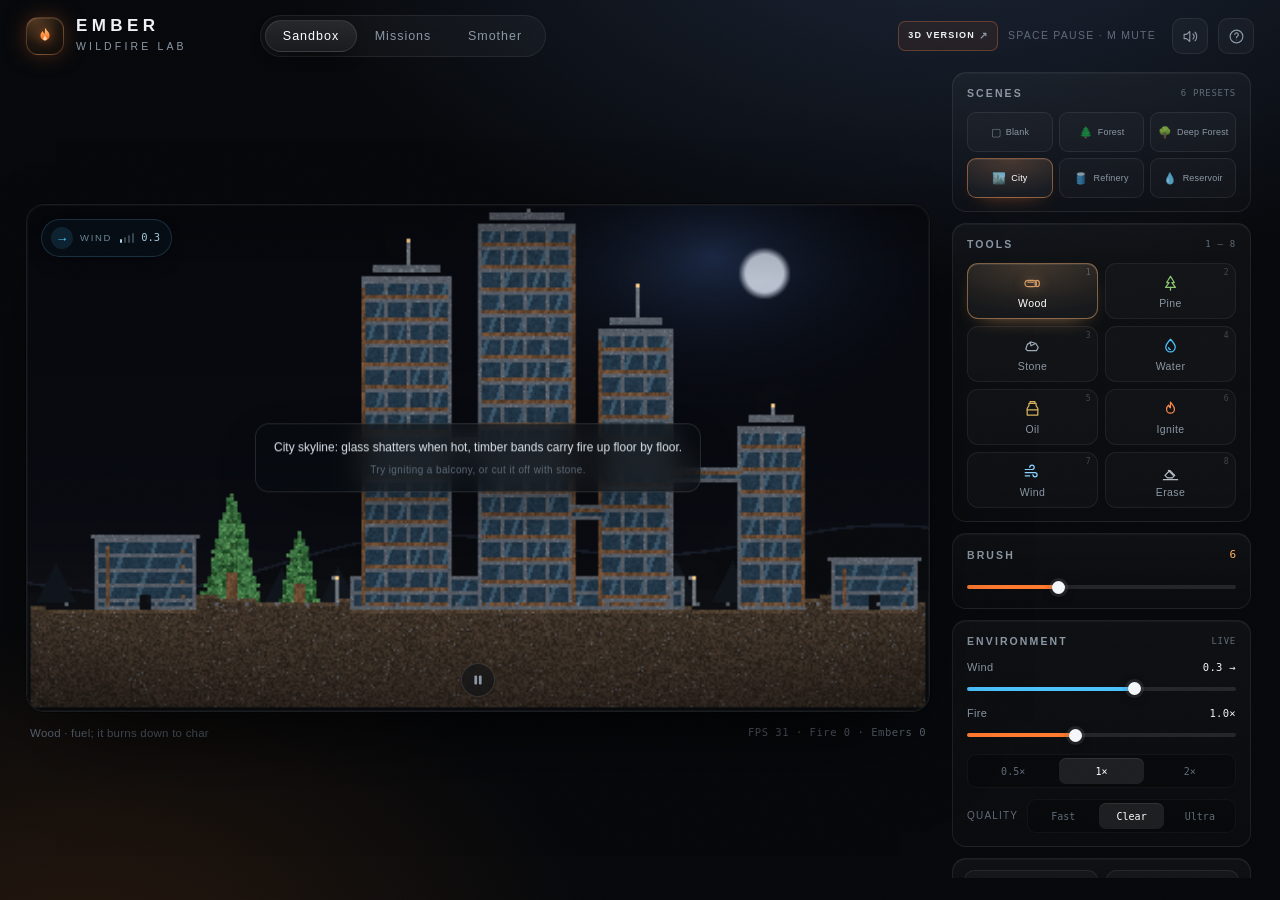
==== commit eac5af7b: "updated Developer/code/dsh/ember/" ====
--- a/Tools/ember/ember-wildfire.html
+++ b/Tools/ember/ember-wildfire.html
@@ -516,7 +516,8 @@
   0%, 100% { opacity: 0.35; transform: translate(-50%, -50%) scale(0.92); }
   30% { opacity: 1; transform: translate(-50%, -50%) scale(1); }
 }
-@media (max-width: 640px) { .countdown { font-size: 56px; } }
+@media (max-width: 640px) {
+  .top-link { display: none; } .countdown { font-size: 56px; } }
 
 /* toasts & popups */
 .toasts {
@@ -719,6 +720,15 @@
 }
 
 .actions { display: grid; grid-template-columns: 1fr 1fr; gap: 8px; padding: 11px; }
+.top-link { display: inline-flex; align-items: center; gap: 4px; height: 30px; padding: 0 9px; border-radius: 7px; border: 1px solid rgba(255, 140, 80, 0.28); background: rgba(255, 110, 50, 0.07); color: var(--text); font-size: 9px; font-weight: 700; letter-spacing: 0.13em; text-decoration: none; white-space: nowrap; transition: 0.16s; }
+.top-link:hover { background: rgba(255, 110, 50, 0.15); border-color: rgba(255, 150, 90, 0.5); }
+.top-link-3d { color: var(--orange); }
+.top-link-arrow { color: var(--muted); font-size: 10px; }
+.action-3d { grid-column: 1 / -1; justify-content: center; border-color: rgba(255, 140, 80, 0.24); background: linear-gradient(180deg, rgba(255, 110, 50, 0.11), rgba(255, 110, 50, 0.035)); color: var(--text); text-decoration: none; }
+.action-3d:hover { border-color: rgba(255, 150, 90, 0.5); background: rgba(255, 110, 50, 0.14); }
+.action-3d em { color: var(--orange); }
+.help-3d-link { display: inline-block; margin-top: 11px; color: var(--orange); text-decoration: none; border-bottom: 1px solid rgba(255, 120, 60, 0.4); }
+.help-3d-link:hover { color: #ffb08a; border-color: #ffb08a; }
 .action-btn {
   height: 40px;
   display: flex;
@@ -1022,6 +1032,7 @@
   .panel .panel-foot { grid-column: 1 / -1; }
 }
 @media (max-width: 640px) {
+  .top-link { display: none; }
   .topbar { padding: 0 12px; height: 56px; gap: 8px; }
   .brand-mark { width: 32px; height: 32px; border-radius: 10px; }
   .brand-copy h1 { font-size: 14px; }
@@ -1097,6 +1108,7 @@
     </nav>
 
     <div class="top-actions">
+      <a class="top-link" href="ember-3d.html" title="Play the first-person 3D version"><span class="top-link-3d">3D</span> VERSION<span class="top-link-arrow">↗</span></a>
       <span class="hint-key">SPACE PAUSE · M MUTE</span>
       <button class="icon-btn" id="soundBtn" type="button" aria-label="Toggle sound" title="Sound (M)">
         <svg viewBox="0 0 24 24" fill="none" stroke="currentColor" stroke-width="1.6" stroke-linecap="round" stroke-linejoin="round"><path d="M11 5 6.5 9H3v6h3.5L11 19V5z"/><path class="wave1" d="M15.5 8.5a5 5 0 0 1 0 7"/><path class="wave2" d="M18.5 6a9 9 0 0 1 0 12"/></svg>
@@ -1225,6 +1237,7 @@
       <div class="panel-section actions">
         <button class="action-btn sky" id="rainBtn" type="button"><span>☂</span> Rain <em id="rainCount"></em></button>
         <button class="action-btn" id="resetBtn" type="button"><span>↺</span> Reset Scene</button>
+        <a class="action-btn action-3d" href="ember-3d.html"><span>▲</span> Play 3D Version <em>FIRST PERSON</em></a>
       </div>
 
       <div class="panel-foot">
@@ -3912,6 +3925,7 @@
       <strong>Smother mode</strong>: the computer keeps igniting; paint wood onto fire to smother it. Wood anywhere else becomes fuel.<br>
       Shortcuts: <kbd>1</kbd>–<kbd>8</kbd> tools · <kbd>[</kbd> <kbd>]</kbd> brush size · <kbd>Space</kbd> pause · <kbd>M</kbd> mute · <kbd>R</kbd> reset<br>
       Inspired by <em>Fluid Fire 3</em> by Escape Motions (Peter Blaskovic). This version turns the canvas into a firefighting sandbox you can actually win or lose.
+      <br><a class="help-3d-link" href="ember-3d.html">Play the first-person 3D version →</a>
     </div>
   `);
 }
